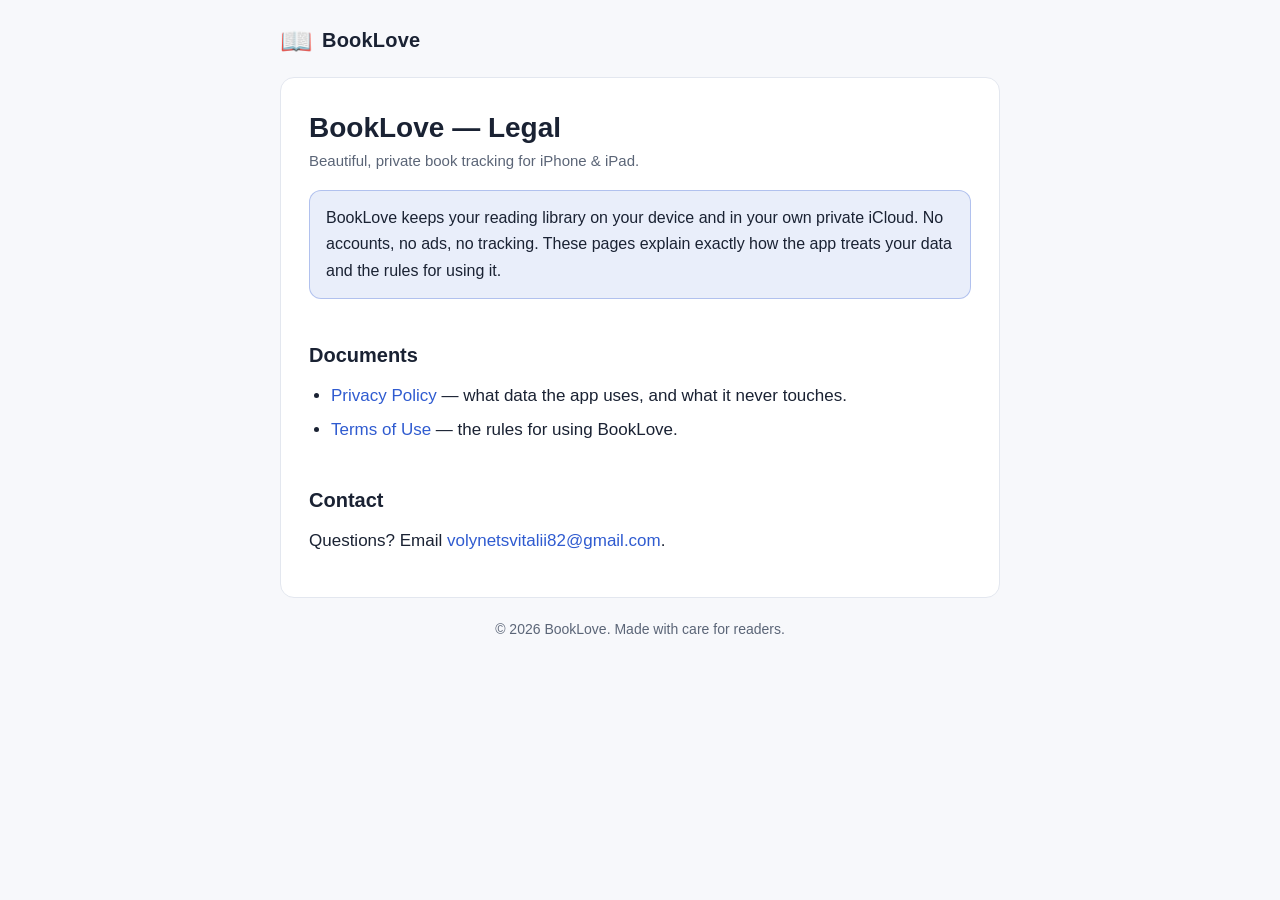
==== index.html @ 596e97af "Add Legal Pages" ====
<!DOCTYPE html>
<html lang="en">
<head>
  <meta charset="utf-8">
  <meta name="viewport" content="width=device-width, initial-scale=1">
  <title>BookLove — Legal</title>
  <link rel="stylesheet" href="assets/style.css">
</head>
<body>

  <header class="site">
    <span class="mark" aria-hidden="true">📖</span>
    <span class="name">BookLove</span>
  </header>

  <main>
    <h1>BookLove — Legal</h1>
    <p class="updated">Beautiful, private book tracking for iPhone &amp; iPad.</p>

    <p class="summary">
      BookLove keeps your reading library on your device and in your own private
      iCloud. No accounts, no ads, no tracking. These pages explain exactly how
      the app treats your data and the rules for using it.
    </p>

    <h2>Documents</h2>
    <ul>
      <li><a href="privacy.html">Privacy Policy</a> — what data the app uses, and what it never touches.</li>
      <li><a href="terms.html">Terms of Use</a> — the rules for using BookLove.</li>
    </ul>

    <h2>Contact</h2>
    <p>
      Questions? Email
      <a href="mailto:volynetsvitalii82@gmail.com">volynetsvitalii82@gmail.com</a>.
    </p>
  </main>

  <footer class="site">
    © 2026 BookLove. Made with care for readers.
  </footer>

</body>
</html>
---- assets/style.css ----
/* style.css — общий стиль юридических страниц BookLove (GitHub Pages).
   T-143. Один файл на все три страницы (index / privacy / terms).

   Принципы:
   - Никаких внешних шрифтов/скриптов/картинок → страница грузится мгновенно
     и работает офлайн-подобно (privacy-first даже в оформлении).
   - Системный шрифт (San Francisco на iOS/macOS, Segoe на Windows и т.д.).
   - Тёмная тема через prefers-color-scheme (совпадает с Dark Mode приложения, T-081).
   - Максимальная ширина текста ~720px — комфортная длина строки для чтения. */

/* ── Токены цвета: светлая тема ─────────────────────────────────────────── */
:root {
  --bg: #f7f8fb;          /* фон страницы — очень светлый серо-голубой */
  --surface: #ffffff;     /* карточка контента */
  --text: #1a2233;        /* основной текст — почти чёрный с синевой (бренд navy) */
  --muted: #5b6577;       /* второстепенный текст (даты, подписи) */
  --accent: #2f5bd0;      /* акцент/ссылки — фирменный синий BookLove */
  --border: #e3e7ef;      /* тонкие разделители */
  --radius: 14px;         /* скругление карточки */
}

/* ── Токены цвета: тёмная тема (авто по системной настройке) ─────────────── */
@media (prefers-color-scheme: dark) {
  :root {
    --bg: #0e1524;
    --surface: #161f33;
    --text: #eef1f7;
    --muted: #9aa6bd;
    --accent: #7aa2ff;
    --border: #26324b;
  }
}

/* ── Базовый сброс/типографика ──────────────────────────────────────────── */
* { box-sizing: border-box; }                 /* padding не растягивает ширину */

html { -webkit-text-size-adjust: 100%; }        /* iOS не масштабирует текст сам */

body {
  margin: 0;
  padding: 24px 16px 64px;                       /* воздух по краям, много снизу */
  background: var(--bg);
  color: var(--text);
  /* Системный шрифт: сначала пробуем шрифт ОС, потом безопасные запасные. */
  font-family: -apple-system, BlinkMacSystemFont, "Segoe UI", Roboto,
               Helvetica, Arial, sans-serif;
  line-height: 1.65;                             /* просторный межстрочный интервал */
  font-size: 17px;                               /* как body text в iOS */
}

/* Карточка контента по центру, ограниченной ширины. */
main {
  max-width: 720px;
  margin: 0 auto;
  background: var(--surface);
  border: 1px solid var(--border);
  border-radius: var(--radius);
  padding: 32px 28px;
}

/* ── Шапка (логотип-текст + название) ───────────────────────────────────── */
header.site {
  max-width: 720px;
  margin: 0 auto 20px;
  display: flex;
  align-items: center;
  gap: 10px;
}
header.site .mark {                              /* «значок» из эмодзи-сердца книги */
  font-size: 26px;
  line-height: 1;
}
header.site .name {
  font-weight: 700;
  font-size: 20px;
  letter-spacing: 0.2px;
}

/* ── Заголовки ──────────────────────────────────────────────────────────── */
h1 {
  font-size: 28px;
  line-height: 1.25;
  margin: 0 0 4px;
}
h2 {
  font-size: 20px;
  margin: 32px 0 8px;
  padding-top: 8px;
}
h3 {
  font-size: 17px;
  margin: 20px 0 4px;
}

/* Подпись «последнее обновление» под H1. */
.updated {
  color: var(--muted);
  font-size: 15px;
  margin: 0 0 8px;
}

/* Короткое резюме в рамке-«плашке» вверху документа. */
.summary {
  background: color-mix(in srgb, var(--accent) 10%, transparent);
  border: 1px solid color-mix(in srgb, var(--accent) 30%, transparent);
  border-radius: 12px;
  padding: 14px 16px;
  margin: 16px 0 8px;
  font-size: 16px;
}

/* ── Текст, списки, ссылки ──────────────────────────────────────────────── */
p { margin: 10px 0; }

ul { margin: 10px 0; padding-left: 22px; }
li { margin: 6px 0; }

a {
  color: var(--accent);
  text-decoration: none;
}
a:hover, a:focus { text-decoration: underline; }

strong { font-weight: 650; }

/* Таблица (используется в разделе «третьи стороны»). Прокручивается на узких
   экранах, чтобы страница не «ехала» горизонтально. */
.table-wrap { overflow-x: auto; margin: 12px 0; }
table {
  border-collapse: collapse;
  width: 100%;
  font-size: 15px;
  min-width: 480px;                              /* ниже — включается горизонт. скролл */
}
th, td {
  text-align: left;
  vertical-align: top;
  padding: 10px 12px;
  border-bottom: 1px solid var(--border);
}
th { color: var(--muted); font-weight: 600; }

/* ── Навигация между страницами (низ карточки) ──────────────────────────── */
nav.legal-links {
  margin-top: 28px;
  padding-top: 16px;
  border-top: 1px solid var(--border);
  display: flex;
  flex-wrap: wrap;
  gap: 16px;
  font-size: 15px;
}

/* ── Подвал ─────────────────────────────────────────────────────────────── */
footer.site {
  max-width: 720px;
  margin: 20px auto 0;
  text-align: center;
  color: var(--muted);
  font-size: 14px;
}
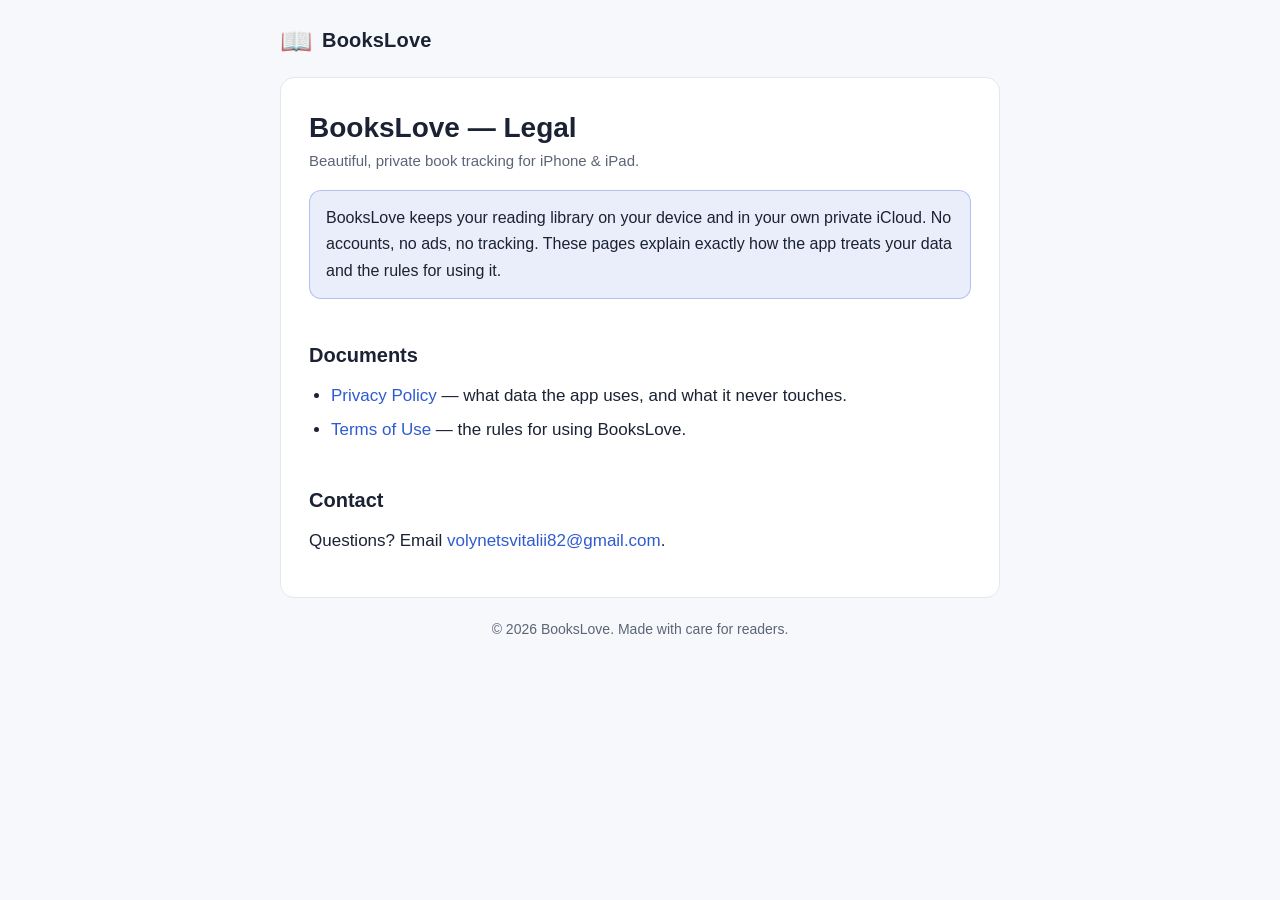
==== commit 68dea771: "Rename display name to BooksLove (App Store name)" ====
--- a/index.html
+++ b/index.html
@@ -3,22 +3,22 @@
 <head>
   <meta charset="utf-8">
   <meta name="viewport" content="width=device-width, initial-scale=1">
-  <title>BookLove — Legal</title>
+  <title>BooksLove — Legal</title>
   <link rel="stylesheet" href="assets/style.css">
 </head>
 <body>
 
   <header class="site">
     <span class="mark" aria-hidden="true">📖</span>
-    <span class="name">BookLove</span>
+    <span class="name">BooksLove</span>
   </header>
 
   <main>
-    <h1>BookLove — Legal</h1>
+    <h1>BooksLove — Legal</h1>
     <p class="updated">Beautiful, private book tracking for iPhone &amp; iPad.</p>
 
     <p class="summary">
-      BookLove keeps your reading library on your device and in your own private
+      BooksLove keeps your reading library on your device and in your own private
       iCloud. No accounts, no ads, no tracking. These pages explain exactly how
       the app treats your data and the rules for using it.
     </p>
@@ -26,7 +26,7 @@
     <h2>Documents</h2>
     <ul>
       <li><a href="privacy.html">Privacy Policy</a> — what data the app uses, and what it never touches.</li>
-      <li><a href="terms.html">Terms of Use</a> — the rules for using BookLove.</li>
+      <li><a href="terms.html">Terms of Use</a> — the rules for using BooksLove.</li>
     </ul>
 
     <h2>Contact</h2>
@@ -37,7 +37,7 @@
   </main>
 
   <footer class="site">
-    © 2026 BookLove. Made with care for readers.
+    © 2026 BooksLove. Made with care for readers.
   </footer>
 
 </body>
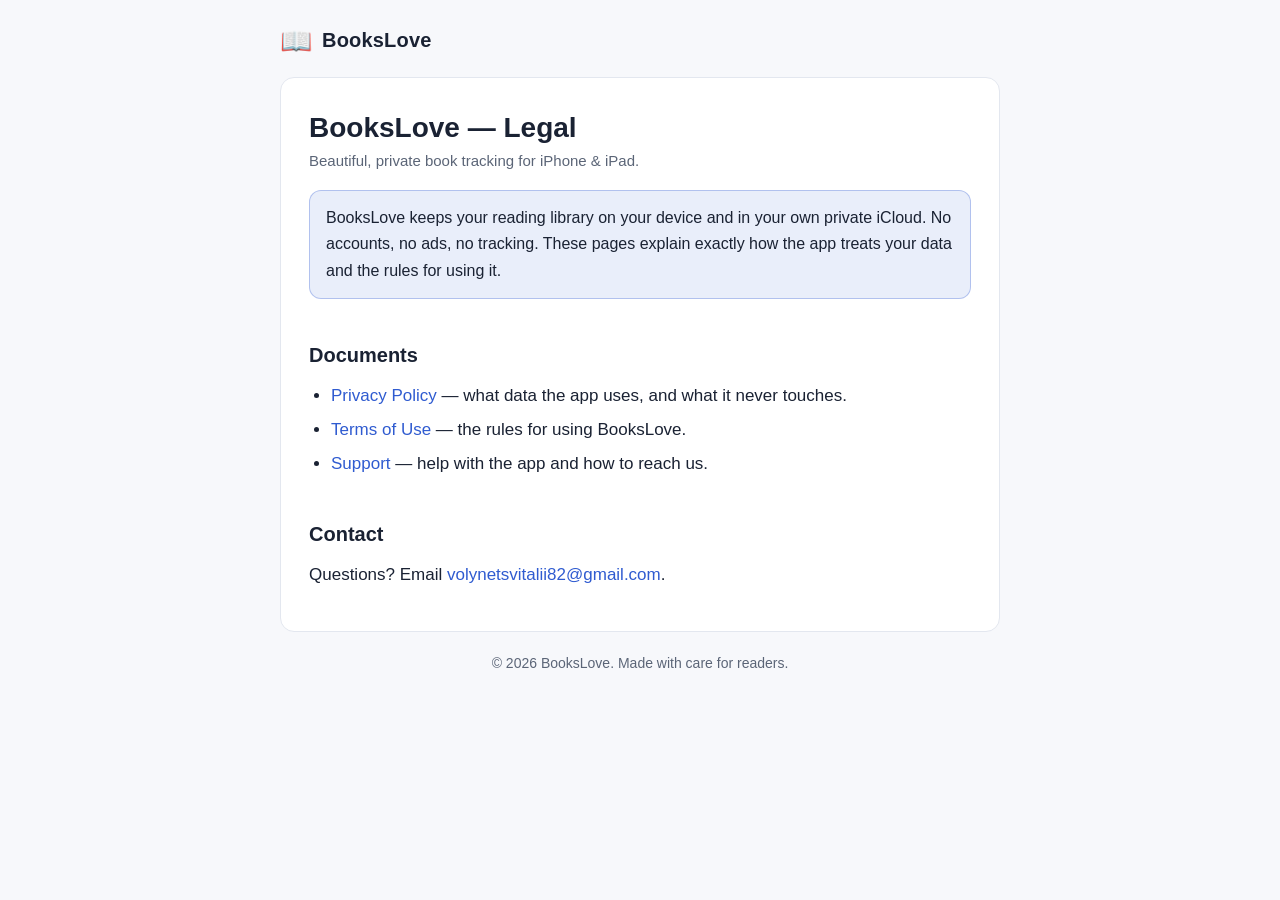
==== commit 27e8dc04: "Add support page and fix App Store support URL (Guideline 1.5) App Review flagged the Support URL as" ====
--- a/index.html
+++ b/index.html
@@ -27,6 +27,7 @@
     <ul>
       <li><a href="privacy.html">Privacy Policy</a> — what data the app uses, and what it never touches.</li>
       <li><a href="terms.html">Terms of Use</a> — the rules for using BooksLove.</li>
+      <li><a href="support.html">Support</a> — help with the app and how to reach us.</li>
     </ul>
 
     <h2>Contact</h2>
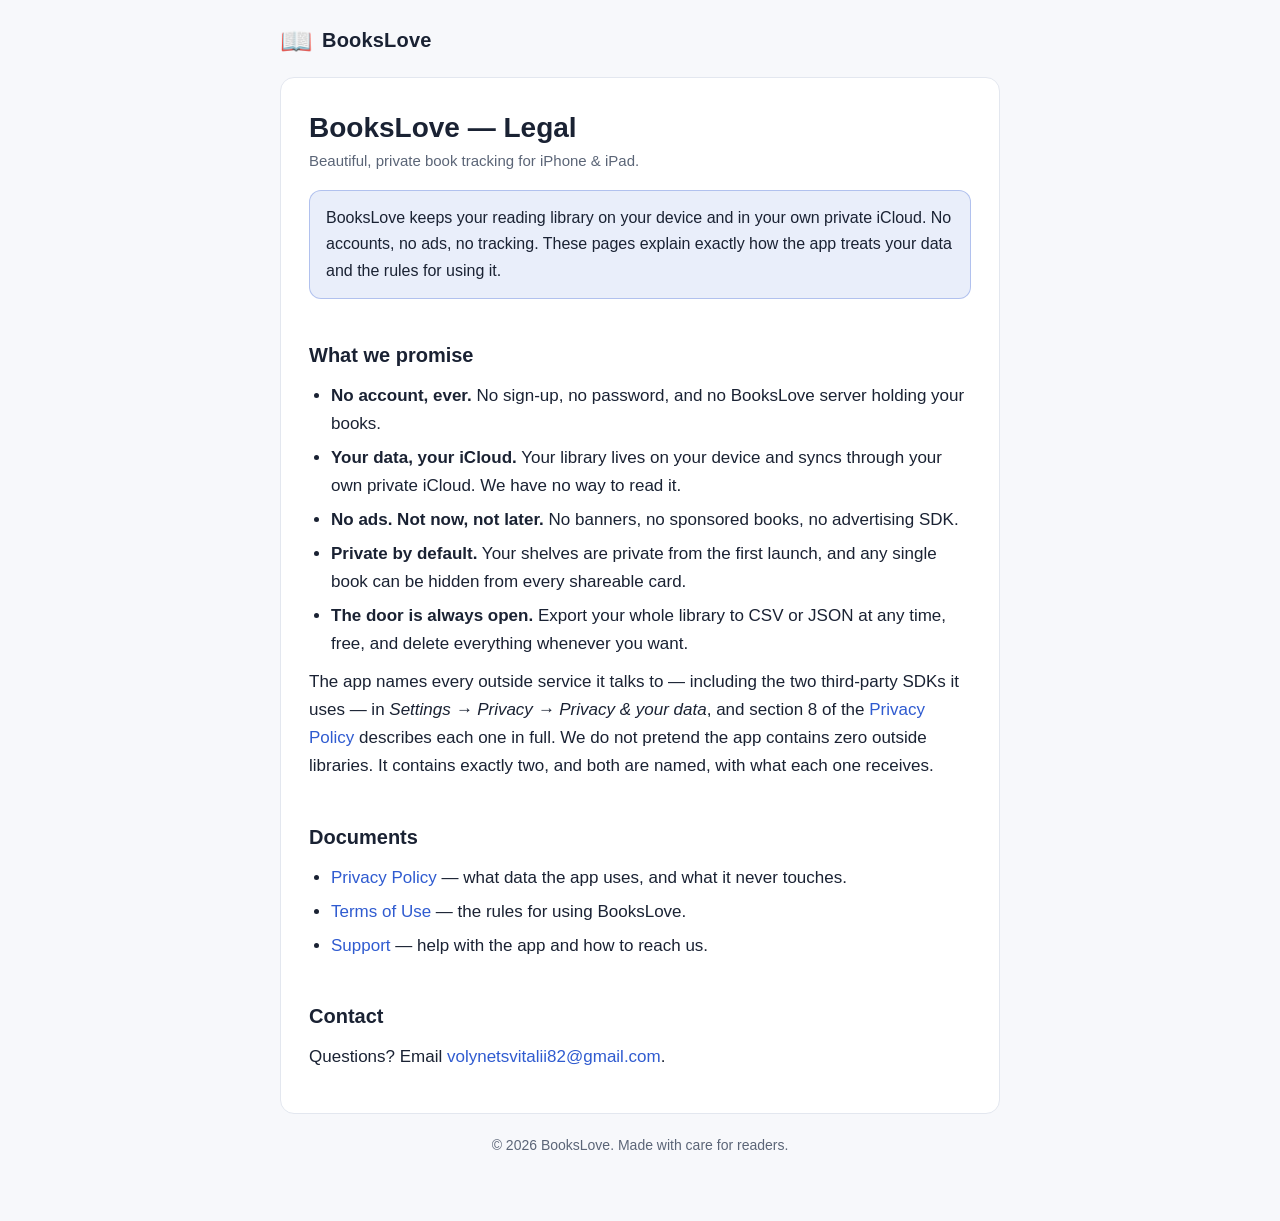
==== commit de054918: "State the four trust promises and name every data recipient (T-394) The pages already said "no accou" ====
--- a/index.html
+++ b/index.html
@@ -23,6 +23,24 @@
       the app treats your data and the rules for using it.
     </p>
 
+    <h2>What we promise</h2>
+    <ul>
+      <li><strong>No account, ever.</strong> No sign-up, no password, and no BooksLove server holding your books.</li>
+      <li><strong>Your data, your iCloud.</strong> Your library lives on your device and syncs through your own private iCloud. We have no way to read it.</li>
+      <li><strong>No ads. Not now, not later.</strong> No banners, no sponsored books, no advertising SDK.</li>
+      <li><strong>Private by default.</strong> Your shelves are private from the first launch, and any single book can be hidden from every shareable card.</li>
+      <li><strong>The door is always open.</strong> Export your whole library to CSV or JSON at any time, free, and delete everything whenever you want.</li>
+    </ul>
+
+    <p>
+      The app names every outside service it talks to — including the two
+      third-party SDKs it uses — in <em>Settings → Privacy → Privacy &amp; your
+      data</em>, and section 8 of the
+      <a href="privacy.html">Privacy Policy</a> describes each one in full.
+      We do not pretend the app contains zero outside libraries. It contains
+      exactly two, and both are named, with what each one receives.
+    </p>
+
     <h2>Documents</h2>
     <ul>
       <li><a href="privacy.html">Privacy Policy</a> — what data the app uses, and what it never touches.</li>
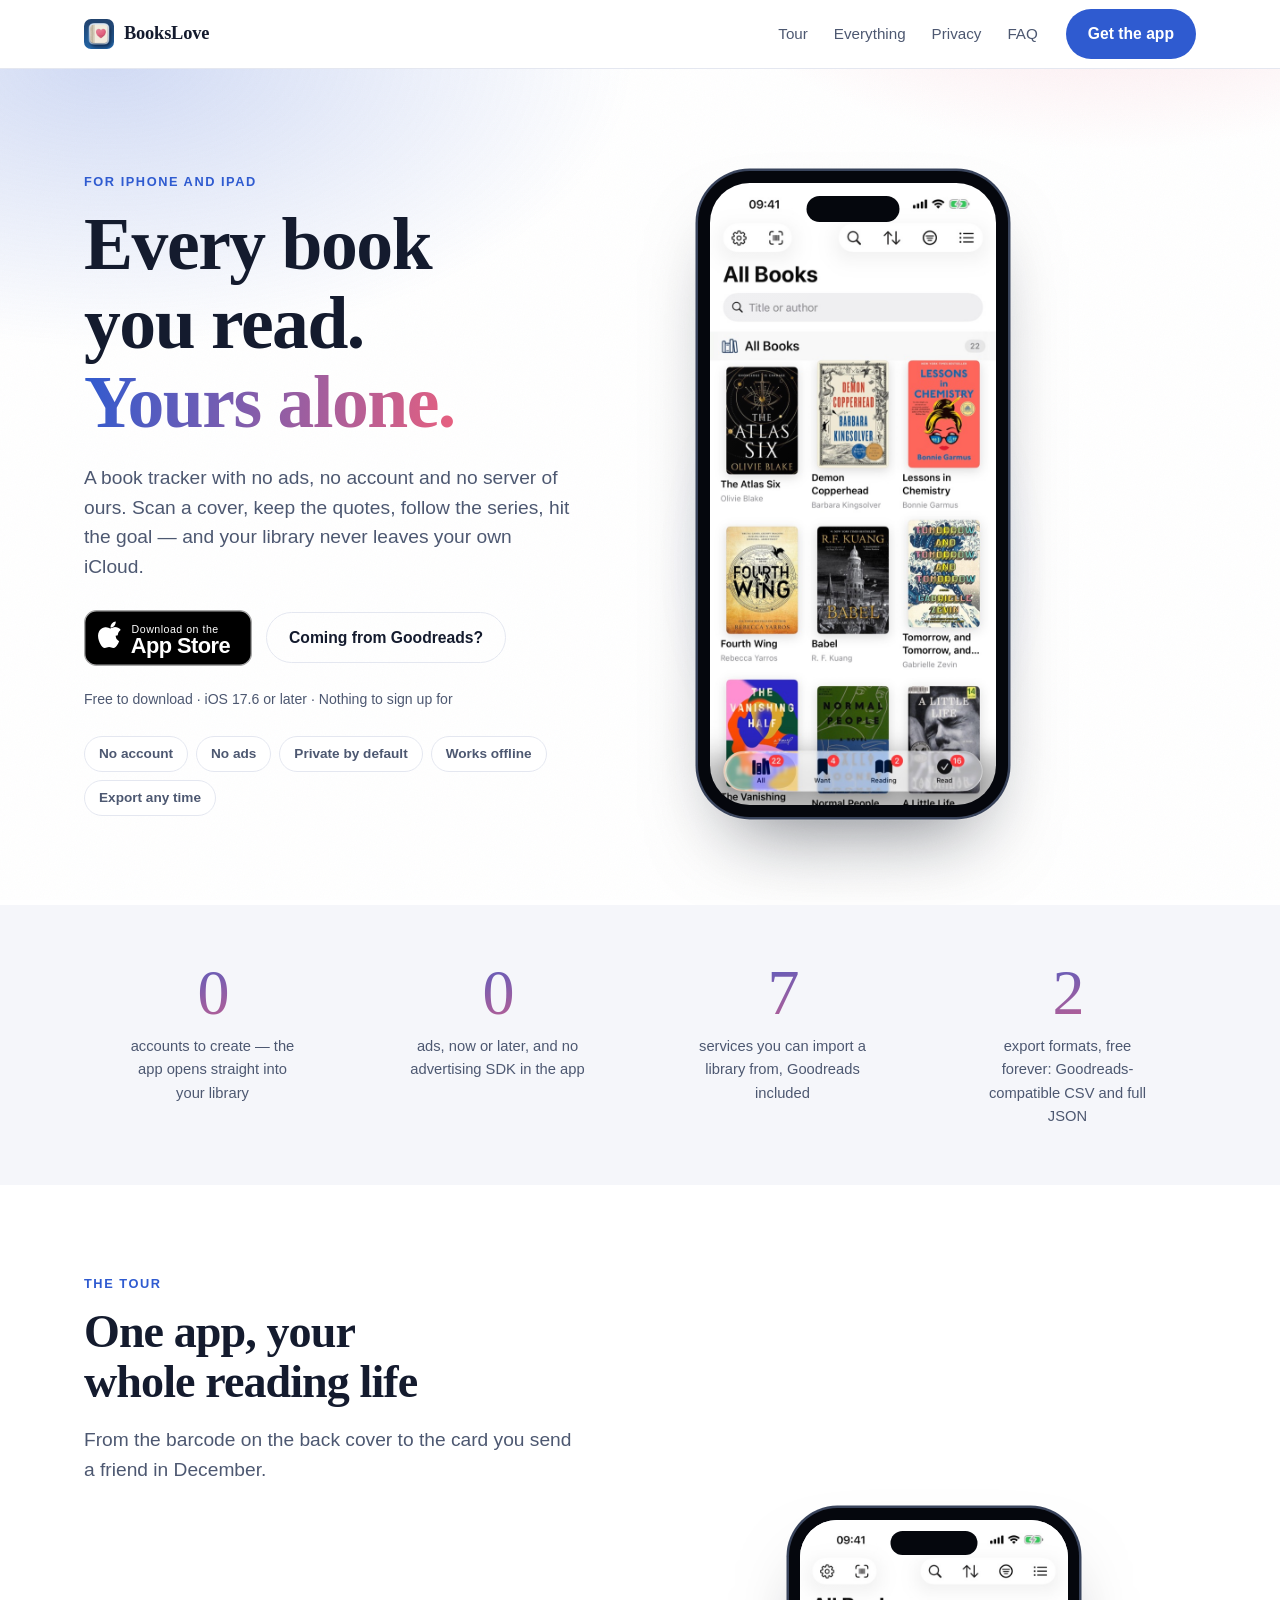
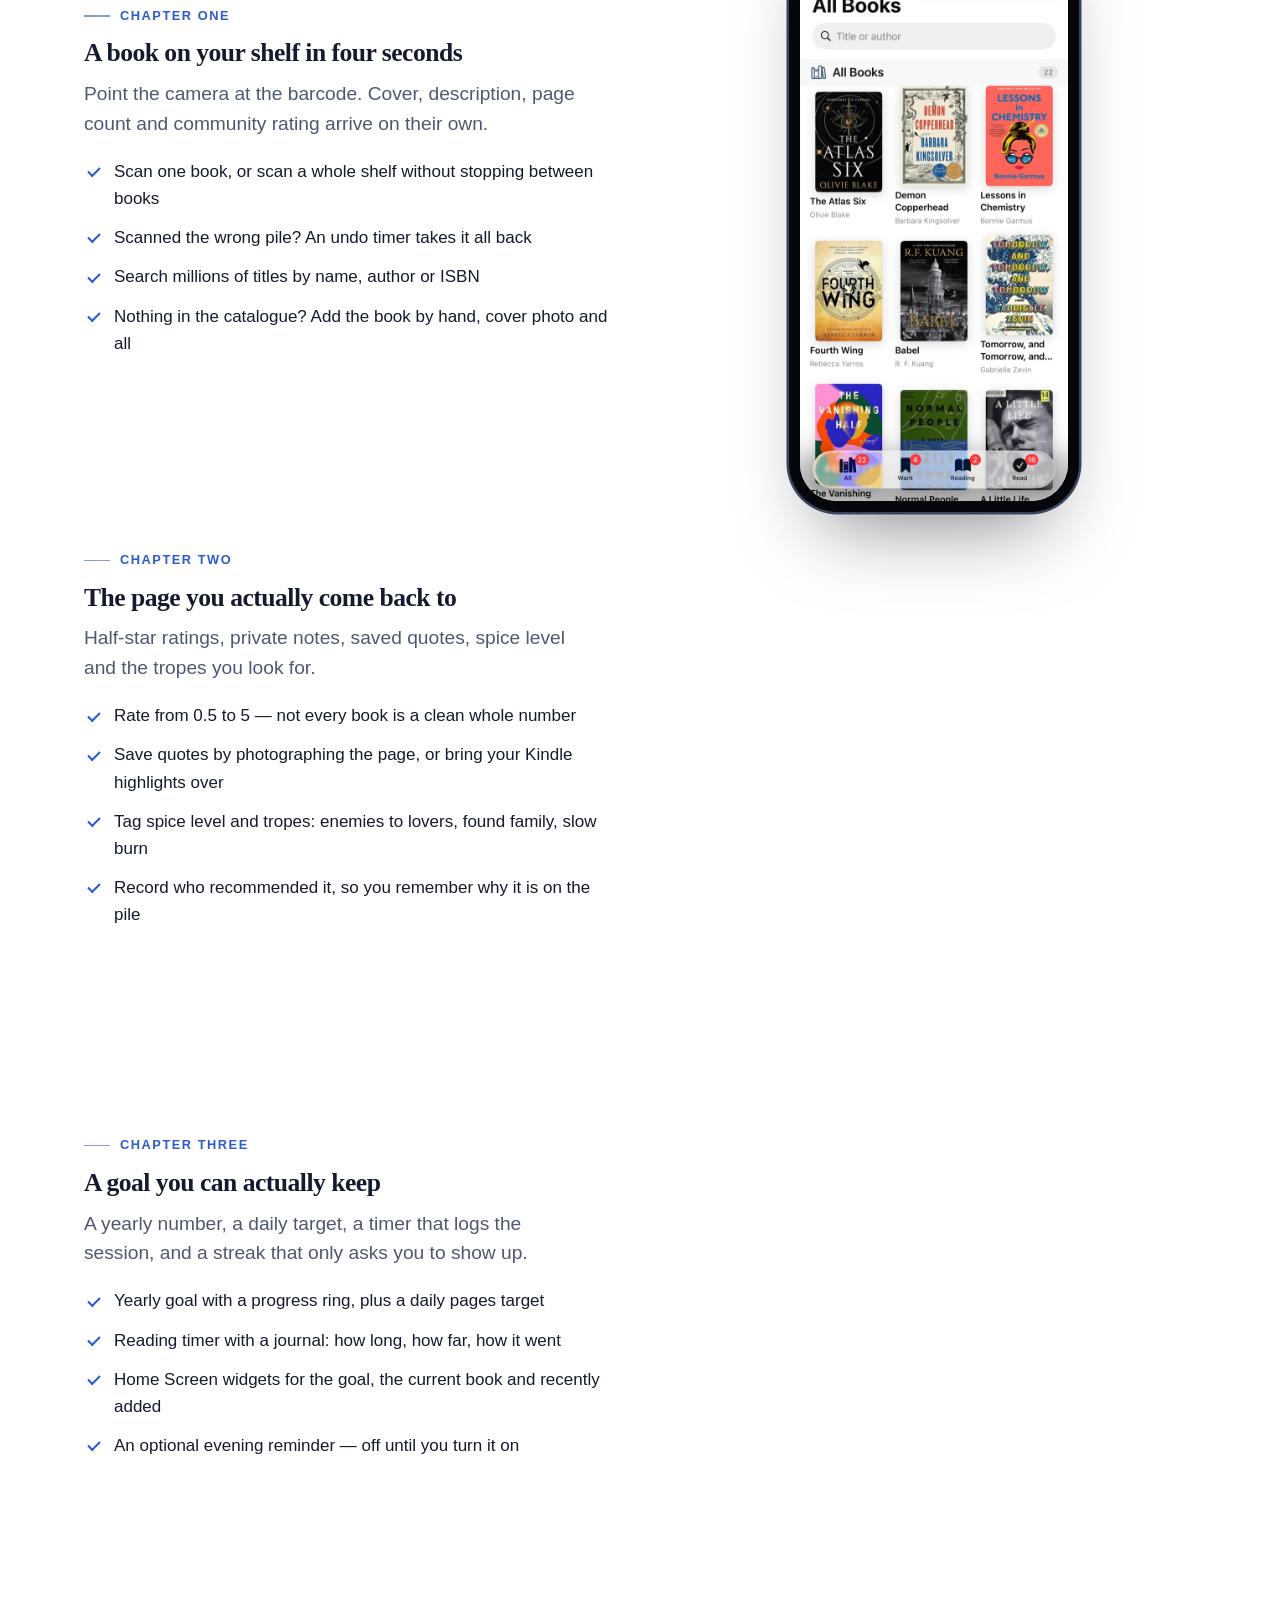
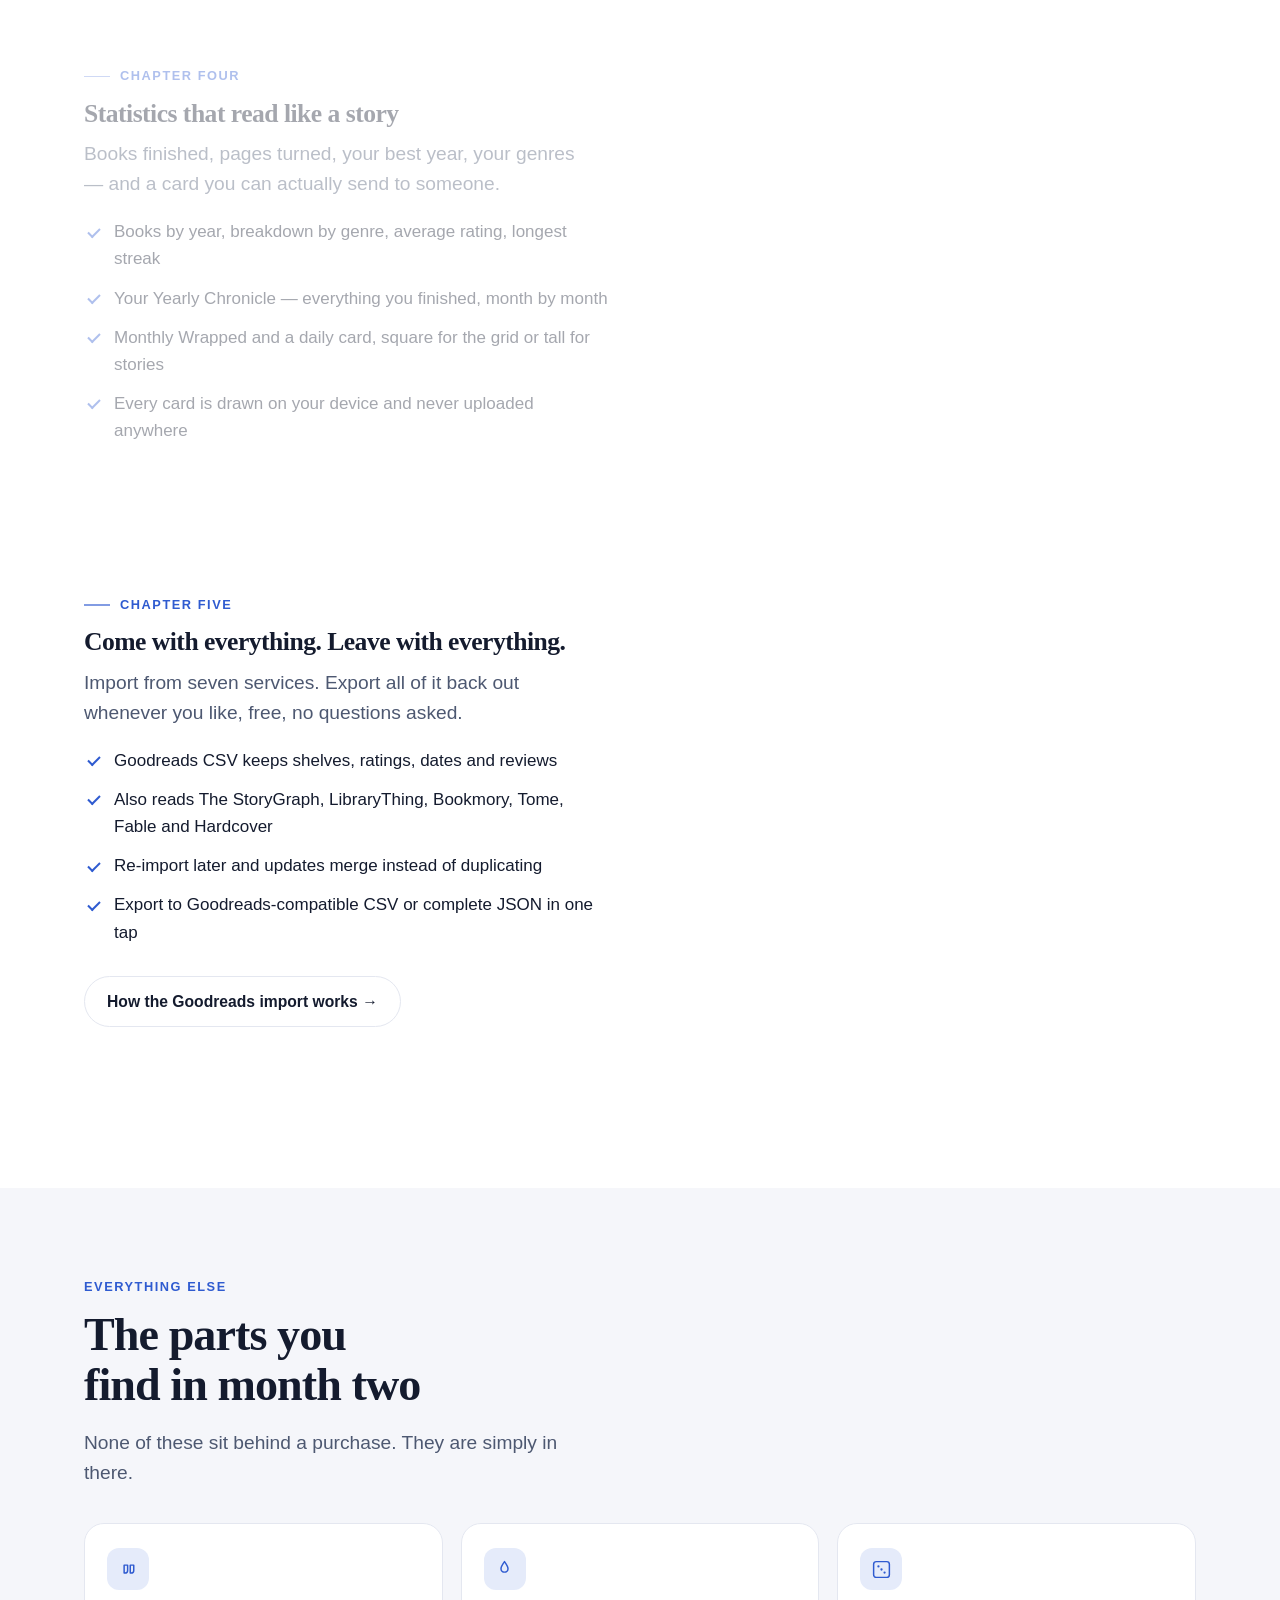
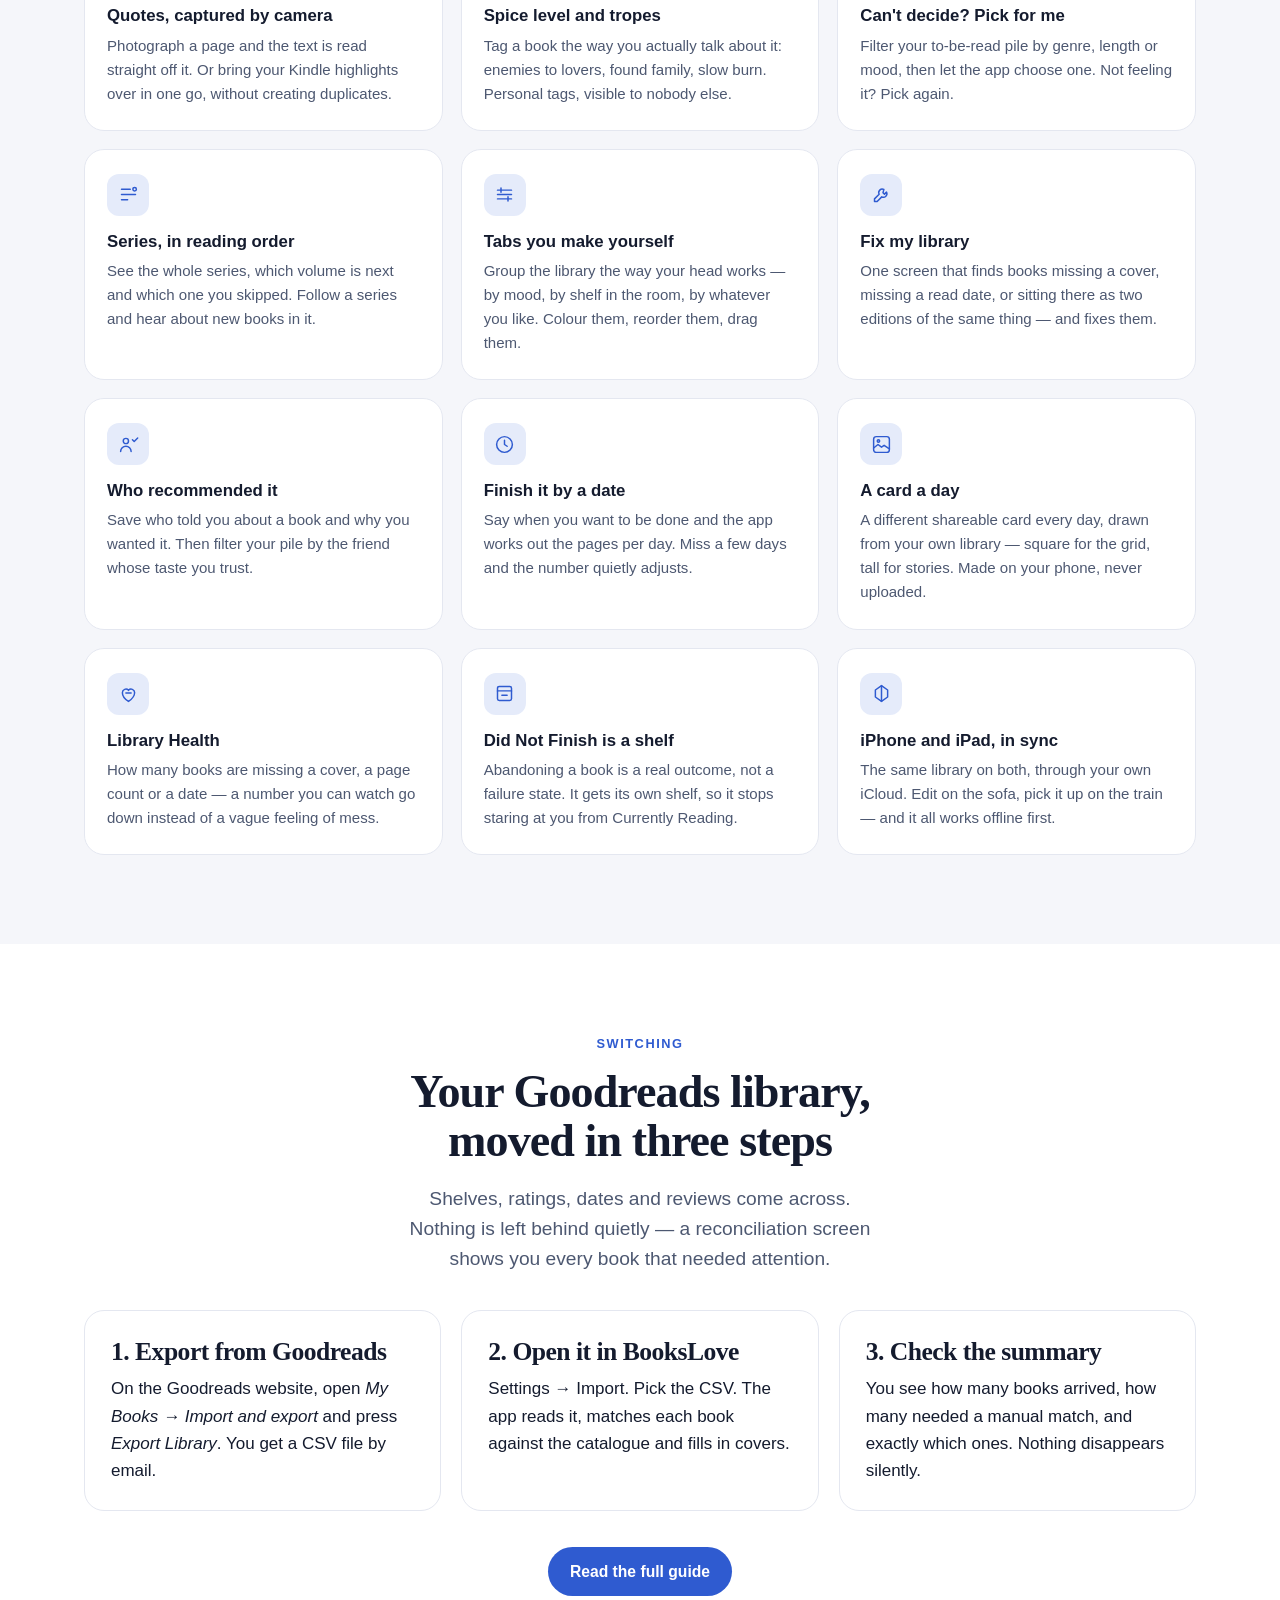
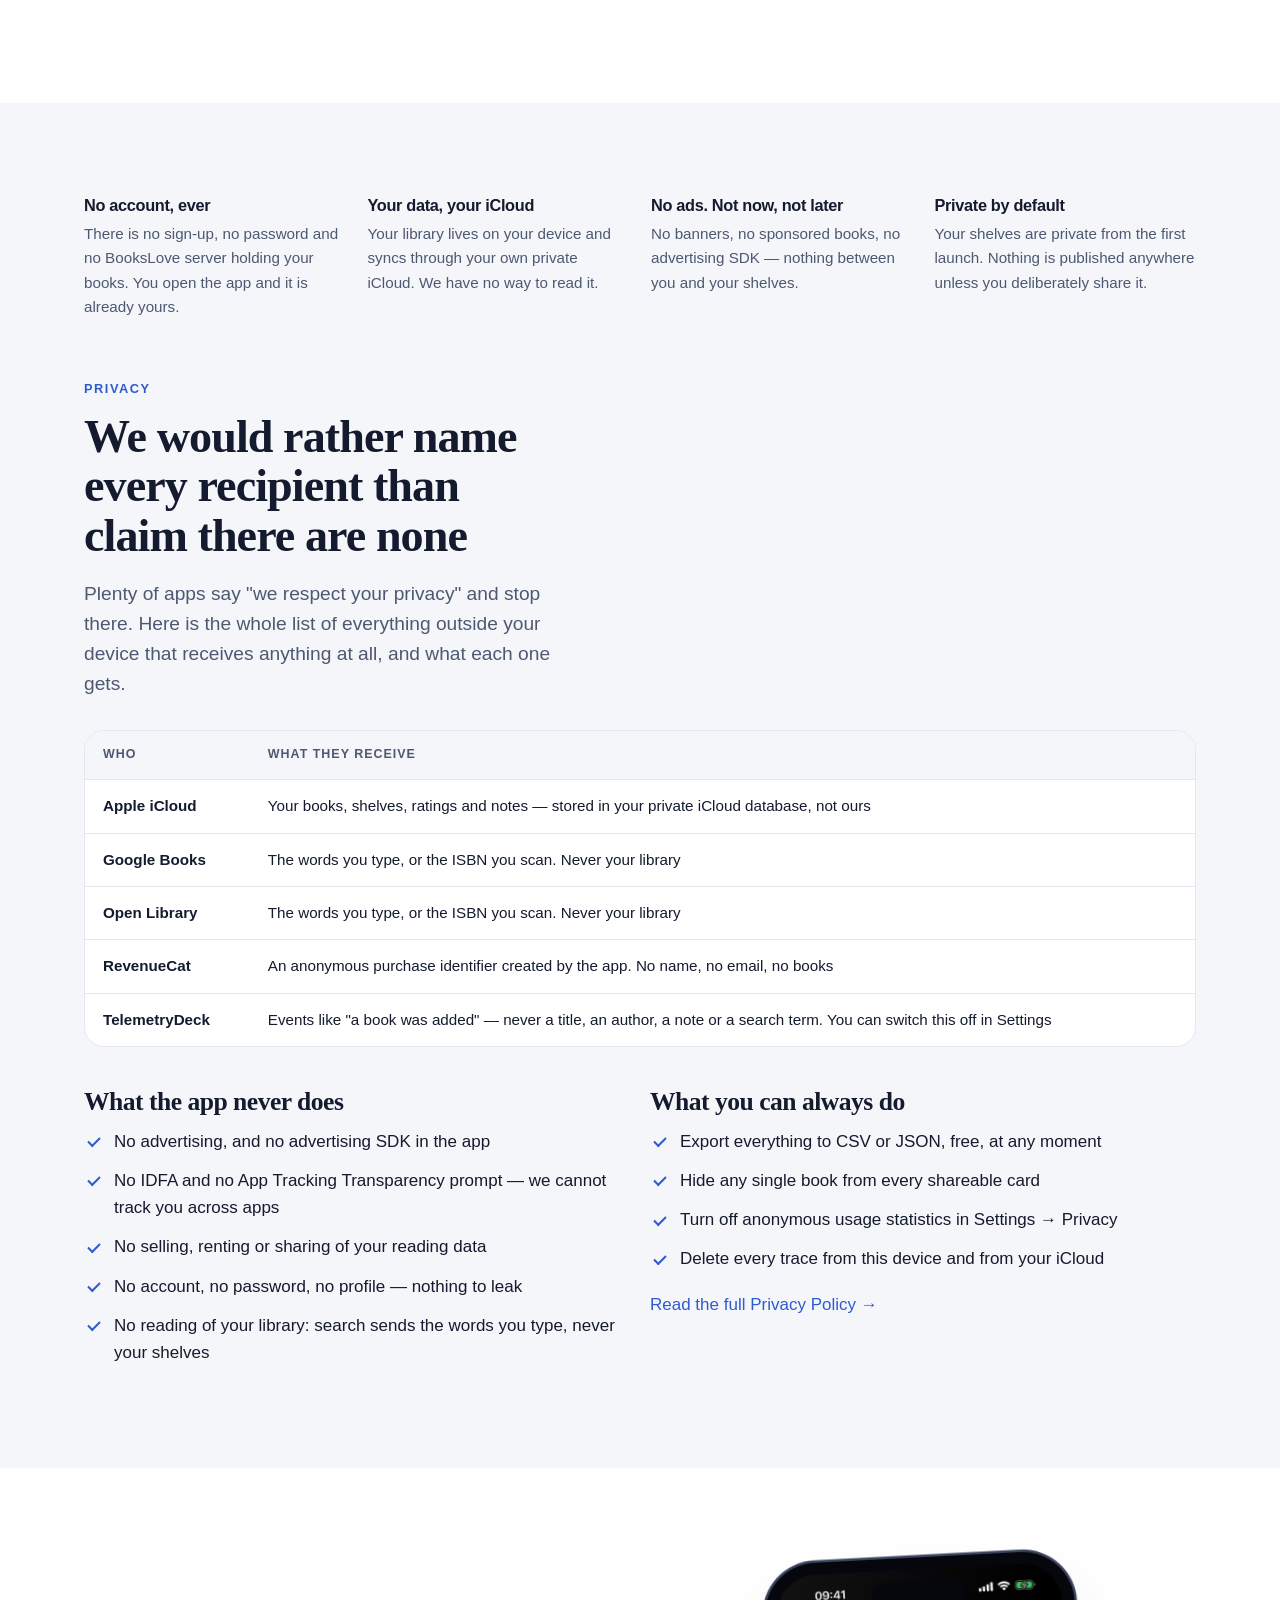
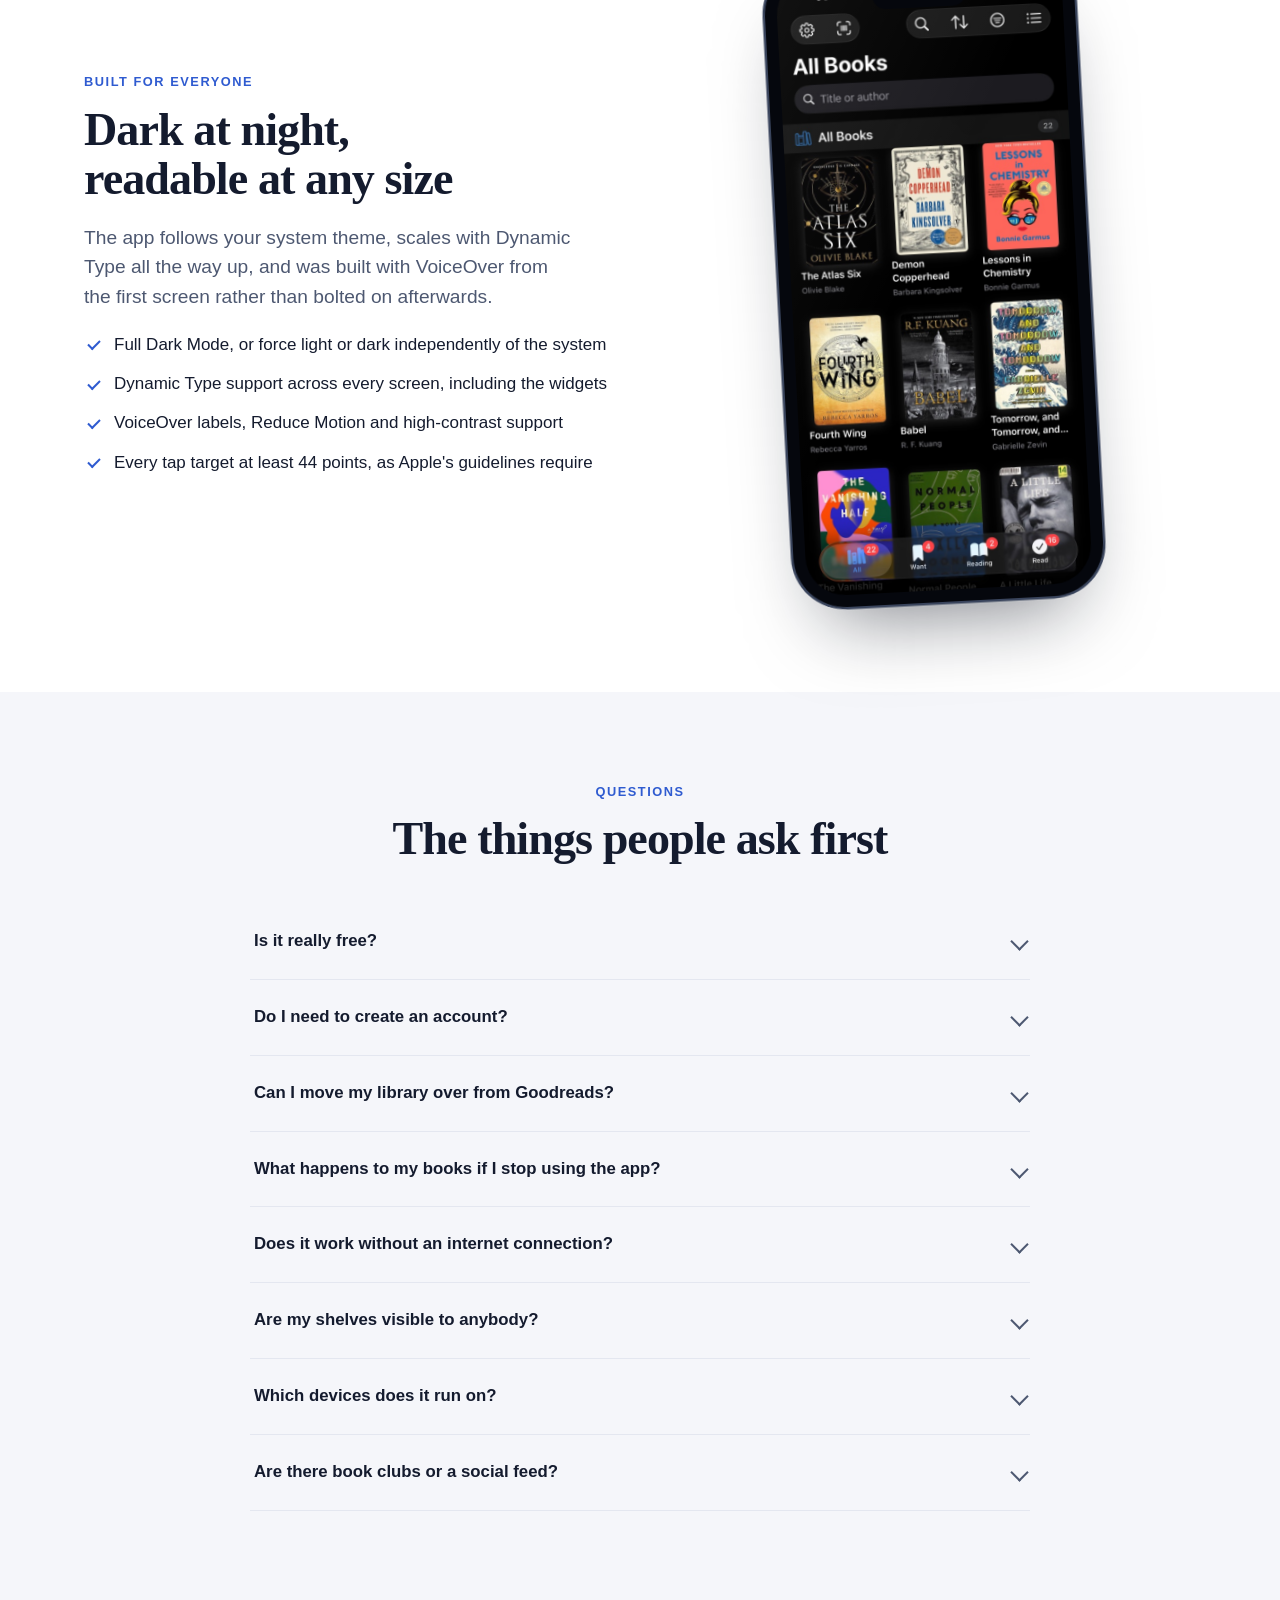
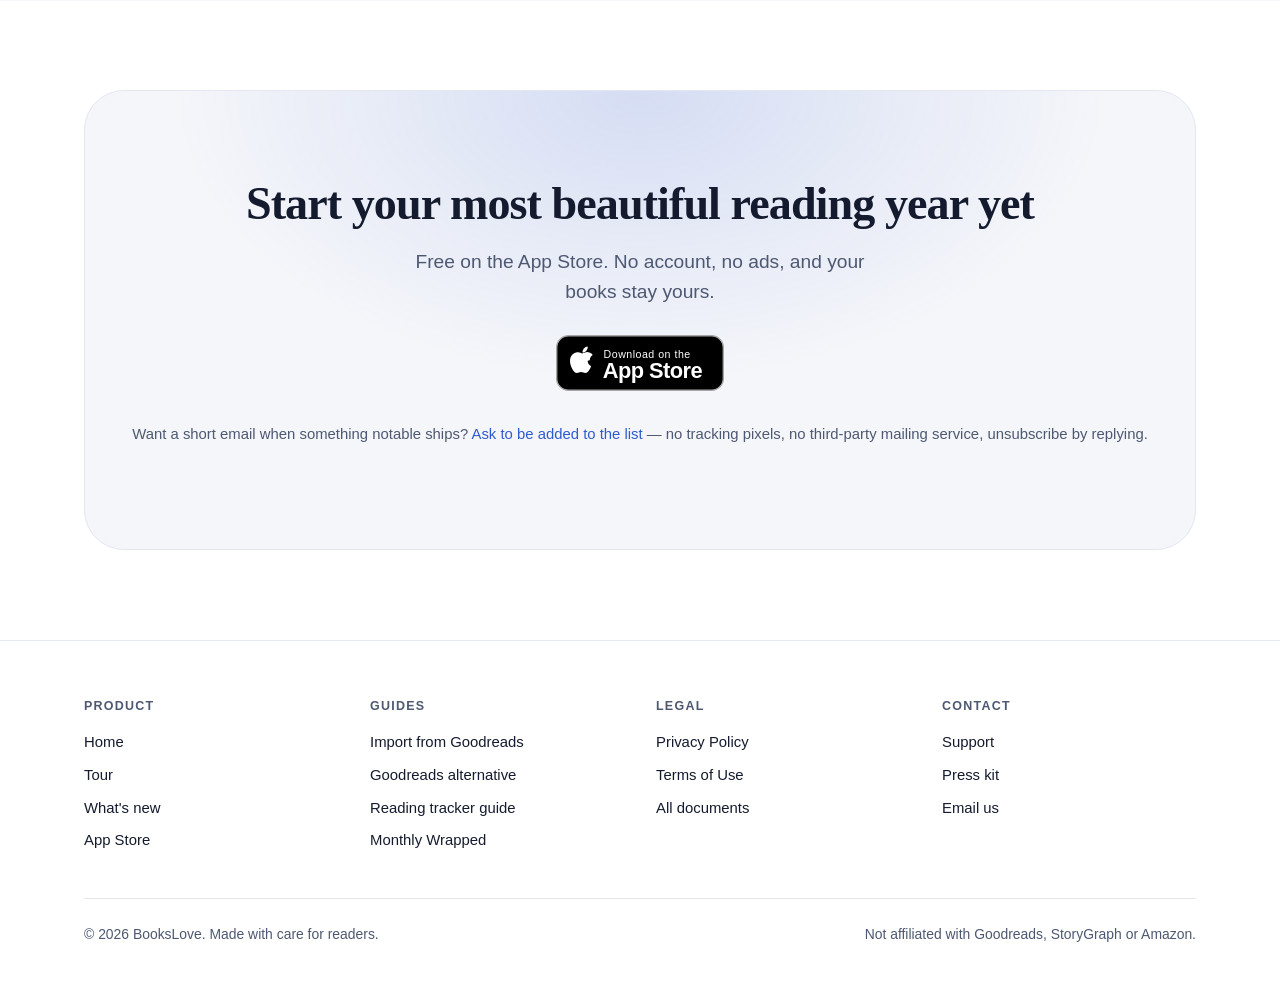
==== commit 517efaaa: "Turn the legal pages into the BooksLove site (T-230) The site was three legal documents and a hub. A" ====
--- a/index.html
+++ b/index.html
@@ -1,63 +1,814 @@
 <!DOCTYPE html>
+<!--
+  index.html — лендинг BooksLove. T-230 (Блок 1A v1.1), редакция 2.
+
+  ── ЧТО ИЗМЕНИЛОСЬ В РЕДАКЦИИ 2 ─────────────────────────────────────────────
+  1. Рамка телефона перестала обрезать скриншот: aspect-ratio переехал с рамки
+     на экран. Раньше срезало по 5,4 px с каждой стороны (3,9 % ширины), и
+     интерфейс приложения выглядел вжатым в края корпуса.
+  2. Шесть одинаковых блоков «текст + картинка» заменены ЛИПКОЙ СЦЕНОЙ: телефон
+     стоит на месте, текст идёт мимо, кадр меняется. Одинаковые блоки читаются
+     как шаблон и пролистываются не глядя.
+  3. Добавлена сетка функций из двенадцати карточек. В первой редакции лендинг
+     показывал примерно половину приложения: цитат, вкусовых тегов, лотереи
+     TBR, своих вкладок, радара серий, «Fix my library», источника рекомендации,
+     карточек дня, журнала сессий и Library Health не было вовсе.
+  4. Полоса цифр, индикатор прокрутки, зерно поверх страницы.
+
+  ── ⚠️ КОГДА ЭТУ СТРАНИЦУ МОЖНО ПУБЛИКОВАТЬ ─────────────────────────────────
+  Страница описывает функции версии 1.1, а в App Store сейчас 1.0.1. Сайт
+  обязан уехать ОДНОВРЕМЕННО с релизом v1.1 (T-401), не раньше: иначе он
+  обещает то, чего в скачанном приложении ещё нет. Сторож следит за этим с
+  другой стороны — проверка H требует, чтобы changelog.html содержал текущий
+  MARKETING_VERSION проекта.
+
+  ── ПОРЯДОК БЛОКОВ ──────────────────────────────────────────────────────────
+  Подчинён порядку, в каком человек задаёт вопросы:
+    1. «Что это?»            → hero.
+    2. «Насколько всерьёз?»  → полоса из четырёх проверяемых цифр.
+    3. «Как это работает?»   → липкая сцена из пяти глав.
+    4. «А ещё что умеет?»    → сетка из двенадцати карточек.
+    5. «У меня всё в Goodreads» → блок переезда.
+    6. «А данные?»           → манифест приватности с ИМЕНАМИ получателей.
+    7. «А если…?»            → FAQ.
+    8. «Ладно.»              → финальный призыв.
+
+  ── ПРАВИЛО ТЕКСТА ──────────────────────────────────────────────────────────
+  Ни одного обещания функции, которой нет в коде. Названия экранов и кнопок
+  сверены по исходникам. Формулировки про приватность скопированы из
+  BookLove/Domain/Models/TrustPolicy.swift дословно.
+-->
 <html lang="en">
 <head>
   <meta charset="utf-8">
   <meta name="viewport" content="width=device-width, initial-scale=1">
-  <title>BooksLove — Legal</title>
-  <link rel="stylesheet" href="assets/style.css">
+
+  <title>BooksLove — a private book tracker for iPhone and iPad</title>
+  <meta name="description" content="Track every book you read — without ads, without an account, without a server of ours. Quotes, series, spice tags, goals and Goodreads import. For iPhone and iPad.">
+  <link rel="canonical" href="https://volynetsvitalii.github.io/booklove-legal/">
+
+  <meta name="apple-itunes-app" content="app-id=6761546582, app-argument=https://volynetsvitalii.github.io/booklove-legal/">
+
+  <meta property="og:type" content="website">
+  <meta property="og:site_name" content="BooksLove">
+  <meta property="og:title" content="BooksLove — a private book tracker for iPhone and iPad">
+  <meta property="og:description" content="No ads. No account. No server of ours. Your shelves live on your device and sync through your own iCloud.">
+  <meta property="og:url" content="https://volynetsvitalii.github.io/booklove-legal/">
+  <meta property="og:image" content="https://volynetsvitalii.github.io/booklove-legal/assets/og.png">
+  <meta property="og:image:width" content="1200">
+  <meta property="og:image:height" content="630">
+  <meta property="og:image:alt" content="BooksLove — track your reading, keep it private">
+
+  <meta name="twitter:card" content="summary_large_image">
+  <meta name="twitter:title" content="BooksLove — a private book tracker">
+  <meta name="twitter:description" content="No ads. No account. Your shelves stay yours.">
+  <meta name="twitter:image" content="https://volynetsvitalii.github.io/booklove-legal/assets/og.png">
+
+  <meta name="theme-color" content="#ffffff" media="(prefers-color-scheme: light)">
+  <meta name="theme-color" content="#0b1120" media="(prefers-color-scheme: dark)">
+
+  <link rel="icon" href="assets/favicon.svg" type="image/svg+xml">
+  <link rel="apple-touch-icon" href="assets/icon.png">
+  <link rel="stylesheet" href="assets/landing.css">
+  <link rel="preload" as="image" href="assets/screens/library.jpg">
+
+  <script type="application/ld+json">
+  {
+    "@context": "https://schema.org",
+    "@type": "SoftwareApplication",
+    "name": "BooksLove",
+    "applicationCategory": "LifestyleApplication",
+    "operatingSystem": "iOS 17.6 or later",
+    "url": "https://volynetsvitalii.github.io/booklove-legal/",
+    "downloadUrl": "https://apps.apple.com/app/id6761546582",
+    "image": "https://volynetsvitalii.github.io/booklove-legal/assets/og.png",
+    "description": "A book tracker for iPhone and iPad with no ads, no account and no server of its own. Shelves, half-star ratings, quotes, series tracking, reading goals, statistics and Goodreads import.",
+    "offers": { "@type": "Offer", "price": "0", "priceCurrency": "USD" }
+  }
+  </script>
+
+  <script defer src="assets/landing.js"></script>
 </head>
+
 <body>
 
-  <header class="site">
-    <span class="mark" aria-hidden="true">📖</span>
-    <span class="name">BooksLove</span>
-  </header>
-
-  <main>
-    <h1>BooksLove — Legal</h1>
-    <p class="updated">Beautiful, private book tracking for iPhone &amp; iPad.</p>
-
-    <p class="summary">
-      BooksLove keeps your reading library on your device and in your own private
-      iCloud. No accounts, no ads, no tracking. These pages explain exactly how
-      the app treats your data and the rules for using it.
+<a class="sr-only" href="#main">Skip to content</a>
+
+<!-- Индикатор прокрутки. Ширину задаёт landing.js. -->
+<div class="progress" aria-hidden="true"></div>
+
+<nav class="nav">
+  <div class="wrap nav__inner">
+    <a class="nav__brand" href="./">
+      <img src="assets/icon.png" width="30" height="30" alt="">
+      BooksLove
+    </a>
+    <div class="nav__links">
+      <a href="#tour">Tour</a>
+      <a href="#everything">Everything</a>
+      <a href="#privacy">Privacy</a>
+      <a href="#faq">FAQ</a>
+    </div>
+    <div class="nav__cta">
+      <!-- ct= — campaign token Apple: App Store Connect → Analytics →
+           Acquisition → Campaigns покажет, какая кнопка приносит установки. -->
+      <a class="btn" href="https://apps.apple.com/app/id6761546582?ct=web_nav&amp;mt=8">Get the app</a>
+    </div>
+  </div>
+</nav>
+
+<main id="main">
+
+<!-- ═══════════════════════════════════════════════════════════════════════
+     HERO
+     ═══════════════════════════════════════════════════════════════════════ -->
+<header class="hero">
+  <div class="wrap">
+    <div class="hero__grid">
+
+      <div>
+        <p class="eyebrow">For iPhone and iPad</p>
+
+        <h1 class="hero__title">
+          Every book you read.<br>
+          <span class="hero__accent">Yours alone.</span>
+        </h1>
+
+        <p class="lede hero__lede">
+          A book tracker with no ads, no account and no server of ours. Scan a
+          cover, keep the quotes, follow the series, hit the goal — and your
+          library never leaves your own iCloud.
+        </p>
+
+        <div class="actions hero__actions">
+          <a class="badge-appstore" href="https://apps.apple.com/app/id6761546582?ct=web_hero&amp;mt=8">
+            <img src="assets/appstore-badge.svg" width="168" height="56" alt="Download BooksLove on the App Store">
+          </a>
+          <a class="btn btn--ghost" href="import-from-goodreads.html">Coming from Goodreads?</a>
+        </div>
+
+        <p class="hero__note">
+          Free to download · iOS 17.6 or later · Nothing to sign up for
+        </p>
+
+        <ul class="pills" style="margin-top: 26px;">
+          <li class="pill">No account</li>
+          <li class="pill">No ads</li>
+          <li class="pill">Private by default</li>
+          <li class="pill">Works offline</li>
+          <li class="pill">Export any time</li>
+        </ul>
+      </div>
+
+      <div class="hero__media">
+        <div class="phone phone--glow">
+          <div class="phone__screen">
+            <img src="assets/screens/library.jpg" width="640" height="1391"
+                 alt="The BooksLove library: a grid of book covers with shelf counters at the bottom"
+                 fetchpriority="high">
+          </div>
+        </div>
+      </div>
+
+    </div>
+  </div>
+</header>
+
+<!-- ═══════════════════════════════════════════════════════════════════════
+     ПОЛОСА ЦИФР
+     ───────────────────────────────────────────────────────────────────────
+     Все четыре числа — ПРОВЕРЯЕМЫЕ факты о продукте. Метрик вроде «100 000
+     довольных читателей» здесь нет и не будет: их пришлось бы выдумать.
+     ═══════════════════════════════════════════════════════════════════════ -->
+<section class="section section--alt" style="padding-top: 56px; padding-bottom: 56px;">
+  <div class="wrap">
+    <div class="stats reveal">
+      <div>
+        <span class="stats__n">0</span>
+        <span class="stats__l">accounts to create — the app opens straight into your library</span>
+      </div>
+      <div>
+        <span class="stats__n">0</span>
+        <span class="stats__l">ads, now or later, and no advertising SDK in the app</span>
+      </div>
+      <div>
+        <span class="stats__n">7</span>
+        <span class="stats__l">services you can import a library from, Goodreads included</span>
+      </div>
+      <div>
+        <span class="stats__n">2</span>
+        <span class="stats__l">export formats, free forever: Goodreads-compatible CSV and full JSON</span>
+      </div>
+    </div>
+  </div>
+</section>
+
+<!-- ═══════════════════════════════════════════════════════════════════════
+     ЛИПКАЯ СЦЕНА — ПЯТЬ ГЛАВ
+     ───────────────────────────────────────────────────────────────────────
+     Телефон прилипает к экрану, текст идёт мимо, кадр меняется.
+
+     Связь «глава ↔ кадр» — через атрибут data-shot, а не через порядковый
+     номер: с номерами перестановка двух глав в разметке молча показывала бы
+     чужой экран, и заметить это можно только глазами.
+     ═══════════════════════════════════════════════════════════════════════ -->
+<section class="section" id="tour">
+  <div class="wrap">
+    <div class="lead-block reveal" style="margin-bottom: 24px;">
+      <p class="eyebrow">The tour</p>
+      <h2>One app, your whole reading life</h2>
+      <p class="lede">From the barcode on the back cover to the card you send a
+      friend in December.</p>
+    </div>
+
+    <div class="scene__grid">
+
+      <div class="scene__steps">
+
+        <article class="scene__step" data-shot="library">
+          <p class="eyebrow">Chapter one</p>
+          <h3>A book on your shelf in four seconds</h3>
+          <p class="lede">Point the camera at the barcode. Cover, description,
+          page count and community rating arrive on their own.</p>
+          <ul class="ticks">
+            <li>Scan one book, or scan a whole shelf without stopping between books</li>
+            <li>Scanned the wrong pile? An undo timer takes it all back</li>
+            <li>Search millions of titles by name, author or ISBN</li>
+            <li>Nothing in the catalogue? Add the book by hand, cover photo and all</li>
+          </ul>
+        </article>
+
+        <article class="scene__step" data-shot="bookdetail">
+          <p class="eyebrow">Chapter two</p>
+          <h3>The page you actually come back to</h3>
+          <p class="lede">Half-star ratings, private notes, saved quotes, spice
+          level and the tropes you look for.</p>
+          <ul class="ticks">
+            <li>Rate from 0.5 to 5 — not every book is a clean whole number</li>
+            <li>Save quotes by photographing the page, or bring your Kindle highlights over</li>
+            <li>Tag spice level and tropes: enemies to lovers, found family, slow burn</li>
+            <li>Record who recommended it, so you remember why it is on the pile</li>
+          </ul>
+        </article>
+
+        <article class="scene__step" data-shot="goal">
+          <p class="eyebrow">Chapter three</p>
+          <h3>A goal you can actually keep</h3>
+          <p class="lede">A yearly number, a daily target, a timer that logs the
+          session, and a streak that only asks you to show up.</p>
+          <ul class="ticks">
+            <li>Yearly goal with a progress ring, plus a daily pages target</li>
+            <li>Reading timer with a journal: how long, how far, how it went</li>
+            <li>Home Screen widgets for the goal, the current book and recently added</li>
+            <li>An optional evening reminder — off until you turn it on</li>
+          </ul>
+        </article>
+
+        <article class="scene__step" data-shot="stats">
+          <p class="eyebrow">Chapter four</p>
+          <h3>Statistics that read like a story</h3>
+          <p class="lede">Books finished, pages turned, your best year, your
+          genres — and a card you can actually send to someone.</p>
+          <ul class="ticks">
+            <li>Books by year, breakdown by genre, average rating, longest streak</li>
+            <li>Your Yearly Chronicle — everything you finished, month by month</li>
+            <li>Monthly Wrapped and a daily card, square for the grid or tall for stories</li>
+            <li>Every card is drawn on your device and never uploaded anywhere</li>
+          </ul>
+        </article>
+
+        <article class="scene__step" data-shot="import">
+          <p class="eyebrow">Chapter five</p>
+          <h3>Come with everything. Leave with everything.</h3>
+          <p class="lede">Import from seven services. Export all of it back out
+          whenever you like, free, no questions asked.</p>
+          <ul class="ticks">
+            <li>Goodreads CSV keeps shelves, ratings, dates and reviews</li>
+            <li>Also reads The StoryGraph, LibraryThing, Bookmory, Tome, Fable and Hardcover</li>
+            <li>Re-import later and updates merge instead of duplicating</li>
+            <li>Export to Goodreads-compatible CSV or complete JSON in one tap</li>
+          </ul>
+          <p style="margin-top: 18px;">
+            <a class="btn btn--ghost" href="import-from-goodreads.html">How the Goodreads import works →</a>
+          </p>
+        </article>
+
+      </div>
+
+      <!-- Липкий телефон. Все кадры лежат в экране СРАЗУ, друг на друге, и
+           переключается только прозрачность. Подмена src давала бы вспышку
+           пустого экрана на каждом переходе. -->
+      <div class="scene__stage">
+        <div class="phone">
+          <div class="phone__screen">
+            <img class="scene__shot is-active" data-shot="library"
+                 src="assets/screens/library.jpg" width="640" height="1391"
+                 alt="The library screen: a grid of book covers">
+            <img class="scene__shot" data-shot="bookdetail"
+                 src="assets/screens/bookdetail.jpg" width="640" height="1391"
+                 alt="A book detail screen with cover, rating and description">
+            <img class="scene__shot" data-shot="goal"
+                 src="assets/screens/goal.jpg" width="640" height="1391"
+                 alt="The reading goal screen with a progress ring">
+            <img class="scene__shot" data-shot="stats"
+                 src="assets/screens/stats.jpg" width="640" height="1391"
+                 alt="The statistics screen with charts by year and genre">
+            <img class="scene__shot" data-shot="import"
+                 src="assets/screens/import.jpg" width="640" height="1391"
+                 alt="The import screen reading a Goodreads CSV file">
+          </div>
+        </div>
+      </div>
+
+    </div>
+  </div>
+</section>
+
+<!-- ═══════════════════════════════════════════════════════════════════════
+     СЕТКА ФУНКЦИЙ — всё остальное, что умеет приложение
+     ───────────────────────────────────────────────────────────────────────
+     Двенадцать карточек. В первой редакции лендинга не было ни одной из
+     первых десяти, и половина приложения оставалась незамеченной.
+     ═══════════════════════════════════════════════════════════════════════ -->
+<section class="section section--alt" id="everything">
+  <div class="wrap">
+    <div class="lead-block reveal">
+      <p class="eyebrow">Everything else</p>
+      <h2>The parts you find in month two</h2>
+      <p class="lede">None of these sit behind a purchase. They are simply in
+      there.</p>
+    </div>
+
+    <div class="fgrid reveal" style="margin-top: 36px;">
+
+      <div class="fcard">
+        <span class="fcard__icon" aria-hidden="true">
+          <svg viewBox="0 0 24 24" fill="none" stroke="currentColor" stroke-width="1.7" stroke-linecap="round" stroke-linejoin="round">
+            <path d="M7 7h4v6a3 3 0 0 1-3 3H7zM14 7h4v6a3 3 0 0 1-3 3h-1z"/>
+          </svg>
+        </span>
+        <h3>Quotes, captured by camera</h3>
+        <p>Photograph a page and the text is read straight off it. Or bring your
+        Kindle highlights over in one go, without creating duplicates.</p>
+      </div>
+
+      <div class="fcard">
+        <span class="fcard__icon" aria-hidden="true">
+          <svg viewBox="0 0 24 24" fill="none" stroke="currentColor" stroke-width="1.7" stroke-linecap="round" stroke-linejoin="round">
+            <path d="M12 3c2.5 3.5 4 5.8 4 8a4 4 0 0 1-8 0c0-2.2 1.5-4.5 4-8z"/>
+          </svg>
+        </span>
+        <h3>Spice level and tropes</h3>
+        <p>Tag a book the way you actually talk about it: enemies to lovers,
+        found family, slow burn. Personal tags, visible to nobody else.</p>
+      </div>
+
+      <div class="fcard">
+        <span class="fcard__icon" aria-hidden="true">
+          <svg viewBox="0 0 24 24" fill="none" stroke="currentColor" stroke-width="1.7" stroke-linecap="round" stroke-linejoin="round">
+            <rect x="3" y="3" width="18" height="18" rx="3"/>
+            <circle cx="8.5" cy="8.5" r="1.3" fill="currentColor" stroke="none"/>
+            <circle cx="12" cy="12" r="1.3" fill="currentColor" stroke="none"/>
+            <circle cx="15.5" cy="15.5" r="1.3" fill="currentColor" stroke="none"/>
+          </svg>
+        </span>
+        <h3>Can't decide? Pick for me</h3>
+        <p>Filter your to-be-read pile by genre, length or mood, then let the app
+        choose one. Not feeling it? Pick again.</p>
+      </div>
+
+      <div class="fcard">
+        <span class="fcard__icon" aria-hidden="true">
+          <svg viewBox="0 0 24 24" fill="none" stroke="currentColor" stroke-width="1.7" stroke-linecap="round" stroke-linejoin="round">
+            <path d="M4 6h10M4 12h16M4 18h7"/><circle cx="19" cy="6" r="2"/>
+          </svg>
+        </span>
+        <h3>Series, in reading order</h3>
+        <p>See the whole series, which volume is next and which one you skipped.
+        Follow a series and hear about new books in it.</p>
+      </div>
+
+      <div class="fcard">
+        <span class="fcard__icon" aria-hidden="true">
+          <svg viewBox="0 0 24 24" fill="none" stroke="currentColor" stroke-width="1.7" stroke-linecap="round" stroke-linejoin="round">
+            <path d="M4 7h16M4 12h16M4 17h16"/><path d="M8 4.5v5M16 14.5v5"/>
+          </svg>
+        </span>
+        <h3>Tabs you make yourself</h3>
+        <p>Group the library the way your head works — by mood, by shelf in the
+        room, by whatever you like. Colour them, reorder them, drag them.</p>
+      </div>
+
+      <div class="fcard">
+        <span class="fcard__icon" aria-hidden="true">
+          <svg viewBox="0 0 24 24" fill="none" stroke="currentColor" stroke-width="1.7" stroke-linecap="round" stroke-linejoin="round">
+            <path d="M14.7 6.3a4 4 0 0 0-5.4 5.4L4 17v3h3l5.3-5.3a4 4 0 0 0 5.4-5.4l-2.3 2.3-1.7-1.7z"/>
+          </svg>
+        </span>
+        <h3>Fix my library</h3>
+        <p>One screen that finds books missing a cover, missing a read date, or
+        sitting there as two editions of the same thing — and fixes them.</p>
+      </div>
+
+      <div class="fcard">
+        <span class="fcard__icon" aria-hidden="true">
+          <svg viewBox="0 0 24 24" fill="none" stroke="currentColor" stroke-width="1.7" stroke-linecap="round" stroke-linejoin="round">
+            <circle cx="9" cy="8" r="3"/><path d="M3 20a6 6 0 0 1 12 0"/><path d="M16.5 6.5l2 2 4-4"/>
+          </svg>
+        </span>
+        <h3>Who recommended it</h3>
+        <p>Save who told you about a book and why you wanted it. Then filter your
+        pile by the friend whose taste you trust.</p>
+      </div>
+
+      <div class="fcard">
+        <span class="fcard__icon" aria-hidden="true">
+          <svg viewBox="0 0 24 24" fill="none" stroke="currentColor" stroke-width="1.7" stroke-linecap="round" stroke-linejoin="round">
+            <circle cx="12" cy="12" r="9"/><path d="M12 7v5l3 2"/>
+          </svg>
+        </span>
+        <h3>Finish it by a date</h3>
+        <p>Say when you want to be done and the app works out the pages per day.
+        Miss a few days and the number quietly adjusts.</p>
+      </div>
+
+      <div class="fcard">
+        <span class="fcard__icon" aria-hidden="true">
+          <svg viewBox="0 0 24 24" fill="none" stroke="currentColor" stroke-width="1.7" stroke-linecap="round" stroke-linejoin="round">
+            <rect x="3" y="3" width="18" height="18" rx="3"/><path d="M3 16l5-4 4 3 3-2 6 4"/><circle cx="8.5" cy="8" r="1.4"/>
+          </svg>
+        </span>
+        <h3>A card a day</h3>
+        <p>A different shareable card every day, drawn from your own library —
+        square for the grid, tall for stories. Made on your phone, never uploaded.</p>
+      </div>
+
+      <div class="fcard">
+        <span class="fcard__icon" aria-hidden="true">
+          <svg viewBox="0 0 24 24" fill="none" stroke="currentColor" stroke-width="1.7" stroke-linecap="round" stroke-linejoin="round">
+            <path d="M12 21s-7-4.6-7-10a4 4 0 0 1 7-2.6A4 4 0 0 1 19 11c0 5.4-7 10-7 10z"/><path d="M9 11.5h6"/>
+          </svg>
+        </span>
+        <h3>Library Health</h3>
+        <p>How many books are missing a cover, a page count or a date — a number
+        you can watch go down instead of a vague feeling of mess.</p>
+      </div>
+
+      <div class="fcard">
+        <span class="fcard__icon" aria-hidden="true">
+          <svg viewBox="0 0 24 24" fill="none" stroke="currentColor" stroke-width="1.7" stroke-linecap="round" stroke-linejoin="round">
+            <rect x="4" y="4" width="16" height="16" rx="2"/><path d="M4 9h16"/><path d="M9 14h6"/>
+          </svg>
+        </span>
+        <h3>Did Not Finish is a shelf</h3>
+        <p>Abandoning a book is a real outcome, not a failure state. It gets its
+        own shelf, so it stops staring at you from Currently Reading.</p>
+      </div>
+
+      <div class="fcard">
+        <span class="fcard__icon" aria-hidden="true">
+          <svg viewBox="0 0 24 24" fill="none" stroke="currentColor" stroke-width="1.7" stroke-linecap="round" stroke-linejoin="round">
+            <path d="M12 3l7 5v8l-7 5-7-5V8z"/><path d="M12 3v18"/>
+          </svg>
+        </span>
+        <h3>iPhone and iPad, in sync</h3>
+        <p>The same library on both, through your own iCloud. Edit on the sofa,
+        pick it up on the train — and it all works offline first.</p>
+      </div>
+
+    </div>
+  </div>
+</section>
+
+<!-- ═══════════════════════════════════════════════════════════════════════
+     ПЕРЕЕЗД С GOODREADS
+     ═══════════════════════════════════════════════════════════════════════ -->
+<section class="section">
+  <div class="wrap">
+    <div class="measure center reveal">
+      <p class="eyebrow">Switching</p>
+      <h2>Your Goodreads library, moved in three steps</h2>
+      <p class="lede" style="margin: 0 auto 36px;">Shelves, ratings, dates and
+      reviews come across. Nothing is left behind quietly — a reconciliation
+      screen shows you every book that needed attention.</p>
+    </div>
+
+    <div class="grid-3">
+      <div class="card reveal">
+        <h3>1. Export from Goodreads</h3>
+        <p>On the Goodreads website, open <em>My Books → Import and export</em>
+        and press <em>Export Library</em>. You get a CSV file by email.</p>
+      </div>
+      <div class="card reveal reveal--d1">
+        <h3>2. Open it in BooksLove</h3>
+        <p>Settings → Import. Pick the CSV. The app reads it, matches each book
+        against the catalogue and fills in covers.</p>
+      </div>
+      <div class="card reveal reveal--d2">
+        <h3>3. Check the summary</h3>
+        <p>You see how many books arrived, how many needed a manual match, and
+        exactly which ones. Nothing disappears silently.</p>
+      </div>
+    </div>
+
+    <p class="center" style="margin-top: 36px;">
+      <a class="btn" href="import-from-goodreads.html">Read the full guide</a>
     </p>
-
-    <h2>What we promise</h2>
-    <ul>
-      <li><strong>No account, ever.</strong> No sign-up, no password, and no BooksLove server holding your books.</li>
-      <li><strong>Your data, your iCloud.</strong> Your library lives on your device and syncs through your own private iCloud. We have no way to read it.</li>
-      <li><strong>No ads. Not now, not later.</strong> No banners, no sponsored books, no advertising SDK.</li>
-      <li><strong>Private by default.</strong> Your shelves are private from the first launch, and any single book can be hidden from every shareable card.</li>
-      <li><strong>The door is always open.</strong> Export your whole library to CSV or JSON at any time, free, and delete everything whenever you want.</li>
-    </ul>
-
-    <p>
-      The app names every outside service it talks to — including the two
-      third-party SDKs it uses — in <em>Settings → Privacy → Privacy &amp; your
-      data</em>, and section 8 of the
-      <a href="privacy.html">Privacy Policy</a> describes each one in full.
-      We do not pretend the app contains zero outside libraries. It contains
-      exactly two, and both are named, with what each one receives.
-    </p>
-
-    <h2>Documents</h2>
-    <ul>
-      <li><a href="privacy.html">Privacy Policy</a> — what data the app uses, and what it never touches.</li>
-      <li><a href="terms.html">Terms of Use</a> — the rules for using BooksLove.</li>
-      <li><a href="support.html">Support</a> — help with the app and how to reach us.</li>
-    </ul>
-
-    <h2>Contact</h2>
-    <p>
-      Questions? Email
-      <a href="mailto:volynetsvitalii82@gmail.com">volynetsvitalii82@gmail.com</a>.
-    </p>
-  </main>
-
-  <footer class="site">
-    © 2026 BooksLove. Made with care for readers.
-  </footer>
+  </div>
+</section>
+
+<!-- ═══════════════════════════════════════════════════════════════════════
+     МАНИФЕСТ ПРИВАТНОСТИ
+     ───────────────────────────────────────────────────────────────────────
+     Четыре обещания — дословно из TrustPolicy.promises. Таблица получателей —
+     точная копия TrustPolicy.dataRecipients, включая ОБЕ сторонние
+     библиотеки: умолчание о них было бы тем самым способом соврать, который
+     ловит Scripts/trust-audit.sh с другой стороны.
+     ═══════════════════════════════════════════════════════════════════════ -->
+<section class="section section--alt" id="privacy">
+  <div class="wrap">
+    <div class="promise reveal" style="margin-bottom: 56px;">
+      <div>
+        <h3>No account, ever</h3>
+        <p>There is no sign-up, no password and no BooksLove server holding your books. You open the app and it is already yours.</p>
+      </div>
+      <div>
+        <h3>Your data, your iCloud</h3>
+        <p>Your library lives on your device and syncs through your own private iCloud. We have no way to read it.</p>
+      </div>
+      <div>
+        <h3>No ads. Not now, not later</h3>
+        <p>No banners, no sponsored books, no advertising SDK — nothing between you and your shelves.</p>
+      </div>
+      <div>
+        <h3>Private by default</h3>
+        <p>Your shelves are private from the first launch. Nothing is published anywhere unless you deliberately share it.</p>
+      </div>
+    </div>
+
+    <div class="lead-block reveal">
+      <p class="eyebrow">Privacy</p>
+      <h2>We would rather name every recipient than claim there are none</h2>
+      <p class="lede">Plenty of apps say "we respect your privacy" and stop
+      there. Here is the whole list of everything outside your device that
+      receives anything at all, and what each one gets.</p>
+    </div>
+
+    <div class="table-scroll reveal" style="margin-top: 32px;">
+      <table class="compare">
+        <thead>
+          <tr><th scope="col">Who</th><th scope="col">What they receive</th></tr>
+        </thead>
+        <tbody>
+          <tr><th scope="row">Apple iCloud</th><td>Your books, shelves, ratings and notes — stored in your private iCloud database, not ours</td></tr>
+          <tr><th scope="row">Google Books</th><td>The words you type, or the ISBN you scan. Never your library</td></tr>
+          <tr><th scope="row">Open Library</th><td>The words you type, or the ISBN you scan. Never your library</td></tr>
+          <tr><th scope="row">RevenueCat</th><td>An anonymous purchase identifier created by the app. No name, no email, no books</td></tr>
+          <tr><th scope="row">TelemetryDeck</th><td>Events like "a book was added" — never a title, an author, a note or a search term. You can switch this off in Settings</td></tr>
+        </tbody>
+      </table>
+    </div>
+
+    <div class="grid-2 reveal" style="margin-top: 40px;">
+      <div>
+        <h3>What the app never does</h3>
+        <ul class="ticks">
+          <li>No advertising, and no advertising SDK in the app</li>
+          <li>No IDFA and no App Tracking Transparency prompt — we cannot track you across apps</li>
+          <li>No selling, renting or sharing of your reading data</li>
+          <li>No account, no password, no profile — nothing to leak</li>
+          <li>No reading of your library: search sends the words you type, never your shelves</li>
+        </ul>
+      </div>
+      <div>
+        <h3>What you can always do</h3>
+        <ul class="ticks">
+          <li>Export everything to CSV or JSON, free, at any moment</li>
+          <li>Hide any single book from every shareable card</li>
+          <li>Turn off anonymous usage statistics in Settings → Privacy</li>
+          <li>Delete every trace from this device and from your iCloud</li>
+        </ul>
+        <p style="margin-top: 18px;">
+          <a href="privacy.html">Read the full Privacy Policy →</a>
+        </p>
+      </div>
+    </div>
+  </div>
+</section>
+
+<!-- ═══════════════════════════════════════════════════════════════════════
+     ТЁМНАЯ ТЕМА И ДОСТУПНОСТЬ
+     ═══════════════════════════════════════════════════════════════════════ -->
+<section class="section">
+  <div class="wrap">
+    <div class="feature reveal">
+      <div>
+        <p class="eyebrow">Built for everyone</p>
+        <h2>Dark at night, readable at any size</h2>
+        <p class="lede">The app follows your system theme, scales with Dynamic
+        Type all the way up, and was built with VoiceOver from the first screen
+        rather than bolted on afterwards.</p>
+        <ul class="ticks">
+          <li>Full Dark Mode, or force light or dark independently of the system</li>
+          <li>Dynamic Type support across every screen, including the widgets</li>
+          <li>VoiceOver labels, Reduce Motion and high-contrast support</li>
+          <li>Every tap target at least 44 points, as Apple's guidelines require</li>
+        </ul>
+      </div>
+      <div class="feature__media">
+        <div class="phone phone--tilt">
+          <div class="phone__screen">
+            <img src="assets/screens/darkmode.jpg" width="640" height="1391" loading="lazy"
+                 alt="The same library screen in dark mode, with light text on a dark background">
+          </div>
+        </div>
+      </div>
+    </div>
+  </div>
+</section>
+
+<!-- ═══════════════════════════════════════════════════════════════════════
+     FAQ
+     ───────────────────────────────────────────────────────────────────────
+     На <details>/<summary>: раскрывается силами браузера, работает с
+     клавиатуры и без JavaScript. landing.js только сворачивает соседей.
+     ═══════════════════════════════════════════════════════════════════════ -->
+<section class="section section--alt" id="faq">
+  <div class="wrap">
+    <div class="measure center reveal">
+      <p class="eyebrow">Questions</p>
+      <h2>The things people ask first</h2>
+    </div>
+
+    <div class="faq reveal" style="margin-top: 40px;">
+
+      <details>
+        <summary>Is it really free?</summary>
+        <div class="faq__a">
+          <p>Downloading and using BooksLove is free. Unlimited books, every
+          statistic, iCloud sync and full export are free forever and are never
+          placed behind a purchase — that is a written guarantee in the app, not
+          a launch promotion. There is an optional subscription for people who
+          want to support the work; it does not unlock the core of the app.</p>
+        </div>
+      </details>
+
+      <details>
+        <summary>Do I need to create an account?</summary>
+        <div class="faq__a">
+          <p>No. There is no sign-up, no password and no BooksLove server. The
+          app opens straight into your library. Syncing between your iPhone and
+          iPad happens through your own iCloud account, which you already have.</p>
+        </div>
+      </details>
+
+      <details>
+        <summary>Can I move my library over from Goodreads?</summary>
+        <div class="faq__a">
+          <p>Yes. Export a CSV from Goodreads, open it in BooksLove, and your
+          shelves, ratings, dates and reviews come across. You can re-import the
+          same file later — updates are merged instead of duplicated. The same
+          importer also reads The StoryGraph, LibraryThing, Bookmory, Tome,
+          Fable and Hardcover.
+          <a href="import-from-goodreads.html">Full guide here.</a></p>
+        </div>
+      </details>
+
+      <details>
+        <summary>What happens to my books if I stop using the app?</summary>
+        <div class="faq__a">
+          <p>You take them with you. Export the whole library to a
+          Goodreads-compatible CSV or a complete JSON file in one tap, at any
+          time, without a subscription. The door out is as wide as the door in —
+          that is deliberate.</p>
+        </div>
+      </details>
+
+      <details>
+        <summary>Does it work without an internet connection?</summary>
+        <div class="faq__a">
+          <p>Yes. Your library is stored on the device, so reading, rating,
+          editing and logging sessions all work offline. Only searching the
+          catalogue and downloading covers need a connection, and changes made
+          offline sync when you are back online.</p>
+        </div>
+      </details>
+
+      <details>
+        <summary>Are my shelves visible to anybody?</summary>
+        <div class="faq__a">
+          <p>No. There is no public profile, no feed and nowhere to publish to.
+          Sharing only happens when you deliberately create a card and send it
+          yourself, and any single book can be marked so it never appears on one.</p>
+        </div>
+      </details>
+
+      <details>
+        <summary>Which devices does it run on?</summary>
+        <div class="faq__a">
+          <p>iPhone and iPad running iOS or iPadOS 17.6 and later. The same
+          library appears on both through iCloud, and there are Home Screen
+          widgets for the reading goal, the book you're on and recently added
+          books.</p>
+        </div>
+      </details>
+
+      <details>
+        <summary>Are there book clubs or a social feed?</summary>
+        <div class="faq__a">
+          <p>Not today. BooksLove is a personal reading tracker. If a social
+          layer is ever built, it will be something you opt into deliberately —
+          the private-by-default behaviour described above is not going to be
+          quietly reversed.</p>
+        </div>
+      </details>
+
+    </div>
+  </div>
+</section>
+
+<!-- ═══════════════════════════════════════════════════════════════════════
+     ФИНАЛЬНЫЙ ПРИЗЫВ + ПОДПИСКА
+     ───────────────────────────────────────────────────────────────────────
+     Подписка — обычная mailto-ссылка, а НЕ форма Mailchimp или Buttondown.
+     Любой такой сервис ставит на страницу чужой скрипт и cookie, то есть
+     ровно то, чего приложение обещает не делать.
+     ═══════════════════════════════════════════════════════════════════════ -->
+<section class="section">
+  <div class="wrap">
+    <div class="cta reveal">
+      <h2>Start your most beautiful reading year yet</h2>
+      <p class="lede" style="margin: 0 auto 28px;">Free on the App Store.
+      No account, no ads, and your books stay yours.</p>
+
+      <div class="actions">
+        <a class="badge-appstore" href="https://apps.apple.com/app/id6761546582?ct=web_footer&amp;mt=8">
+          <img src="assets/appstore-badge.svg" width="168" height="56" alt="Download BooksLove on the App Store">
+        </a>
+      </div>
+
+      <p class="muted" style="margin-top: 32px; font-size: .93rem;">
+        Want a short email when something notable ships?
+        <a href="mailto:volynetsvitalii82@gmail.com?subject=BooksLove%20updates">Ask to be added to the list</a>
+        — no tracking pixels, no third-party mailing service, unsubscribe by replying.
+      </p>
+    </div>
+  </div>
+</section>
+
+</main>
+
+<footer class="foot">
+  <div class="wrap">
+    <div class="foot__cols">
+
+      <div>
+        <h4>Product</h4>
+        <ul>
+          <li><a href="./">Home</a></li>
+          <li><a href="#tour">Tour</a></li>
+          <li><a href="changelog.html">What's new</a></li>
+          <li><a href="https://apps.apple.com/app/id6761546582?ct=web_footer_link&amp;mt=8">App Store</a></li>
+        </ul>
+      </div>
+
+      <div>
+        <h4>Guides</h4>
+        <ul>
+          <li><a href="import-from-goodreads.html">Import from Goodreads</a></li>
+          <li><a href="goodreads-alternative.html">Goodreads alternative</a></li>
+          <li><a href="reading-tracker.html">Reading tracker guide</a></li>
+          <li><a href="wrapped.html">Monthly Wrapped</a></li>
+        </ul>
+      </div>
+
+      <div>
+        <h4>Legal</h4>
+        <ul>
+          <li><a href="privacy.html">Privacy Policy</a></li>
+          <li><a href="terms.html">Terms of Use</a></li>
+          <li><a href="legal.html">All documents</a></li>
+        </ul>
+      </div>
+
+      <div>
+        <h4>Contact</h4>
+        <ul>
+          <li><a href="support.html">Support</a></li>
+          <li><a href="press.html">Press kit</a></li>
+          <li><a href="mailto:volynetsvitalii82@gmail.com">Email us</a></li>
+        </ul>
+      </div>
+
+    </div>
+
+    <div class="foot__bottom">
+      <!-- data-year подставляет landing.js. Значение в разметке — запасное. -->
+      <span>© <span data-year>2026</span> BooksLove. Made with care for readers.</span>
+      <span>Not affiliated with Goodreads, StoryGraph or Amazon.</span>
+    </div>
+  </div>
+</footer>
 
 </body>
 </html>
--- a/assets/landing.css
+++ b/assets/landing.css
@@ -0,0 +1,1197 @@
+/* landing.css — дизайн-система маркетинговых страниц BooksLove.
+   T-230 (Блок 1A v1.1 — лендинг-сайт и веб-присутствие).
+
+   ─────────────────────────────────────────────────────────────────────────
+   ЧТО ЭТОТ ФАЙЛ ОБСЛУЖИВАЕТ
+   ─────────────────────────────────────────────────────────────────────────
+   index.html · goodreads-alternative.html · import-from-goodreads.html ·
+   reading-tracker.html · wrapped.html · changelog.html · press.html · 404.html
+
+   Юридические документы (privacy / terms / support / legal) продолжают жить
+   на СТАРОМ файле assets/style.css. Это не дубль ради дубля: у документа и у
+   лендинга разные задачи. Документ должен читаться — узкая колонка, крупный
+   межстрочный интервал, ноль украшений. Лендинг должен убеждать — широкая
+   сетка, крупная типографика, картинки во весь экран. Один файл на оба
+   случая пришлось бы всё время переопределять, и каждая правка лендинга
+   рисковала бы сдвинуть Privacy Policy.
+
+   ─────────────────────────────────────────────────────────────────────────
+   ЧЕТЫРЕ ПРИНЦИПА, ИЗ КОТОРЫХ ВЫРОСЛО ВСЁ ОСТАЛЬНОЕ
+   ─────────────────────────────────────────────────────────────────────────
+
+   1. НОЛЬ ВНЕШНИХ ЗАПРОСОВ.
+      Ни Google Fonts, ни CDN, ни аналитики, ни встроенных видео. Причина не
+      в скорости (хотя и в ней тоже), а в T-394: приложение обещает «no
+      advertising SDK / no IDFA / no cross-app tracking», и сайт этого
+      приложения не имеет права ставить человеку чужие cookie ещё до того,
+      как он дочитал обещание. Сторож Scripts/landing-audit.sh (проверка D)
+      падает, если внешний запрос появится.
+
+   2. СИСТЕМНЫЙ ЗАСЕЧНЫЙ ШРИФТ ДЛЯ ЗАГОЛОВКОВ.
+      ui-serif на Apple-устройствах — это New York, шрифт, которым набраны
+      книги в Apple Books. Пара «New York + SF» = ровно тот вид, который у
+      человека уже связан с чтением. И она бесплатна, локальна и не даёт
+      скачка вёрстки при загрузке (FOUT), потому что загружать нечего.
+
+   3. ШКАЛА НА clamp() ВМЕСТО МЕДИА-ЗАПРОСОВ.
+      font-size: clamp(МИН, ПРЕДПОЧТИТЕЛЬНО-В-vw, МАКС) заставляет заголовок
+      плавно расти вместе с окном. Медиа-запросов в файле поэтому всего два,
+      и оба про раскладку (колонки), а не про размеры текста. Меньше правил —
+      меньше мест, где вёрстка разъедется на нестандартной ширине.
+
+   4. ДВИЖЕНИЕ — НЕОБЯЗАТЕЛЬНОЕ УКРАШЕНИЕ.
+      Секции появляются при прокрутке, но страница полностью читаема и без
+      JavaScript, и при prefers-reduced-motion. Приложение уже уважает эту
+      настройку с T-085; сайт не имеет права быть менее аккуратным.        */
+
+
+/* ═════════════════════════════════════════════════════════════════════════
+   1. ТОКЕНЫ — светлая тема
+   ═════════════════════════════════════════════════════════════════════════
+   Все цвета объявлены ОДИН раз здесь. Ниже по файлу цветовых литералов нет
+   вовсе — только var(). Благодаря этому тёмная тема получается заменой
+   одиннадцати значений, а не переписыванием половины файла.
+
+   Значения взяты из дизайн-системы приложения (T-080 AppColor):
+   navy #141b2e — основной текст, синий #2f5bd0 — акцент и ссылки,
+   золото #f6c90e — звёзды рейтинга. Сайт и приложение обязаны читаться как
+   один продукт, иначе переход «сайт → App Store → приложение» ощущается
+   как переход между тремя разными компаниями.                             */
+
+:root {
+  --bg:        #ffffff;                    /* фон страницы */
+  --bg-alt:    #f5f6fa;                    /* фон чередующихся секций */
+  --ink:       #141b2e;                    /* основной текст (бренд navy) */
+  --ink-soft:  #4d5871;                    /* второстепенный текст */
+  --accent:    #2f5bd0;                    /* акцент, ссылки, кнопки */
+  --accent-in: #ffffff;                    /* текст НА акцентной заливке */
+  --gold:      #f6c90e;                    /* звёзды рейтинга (T-050) */
+
+  /* Розовый с иконки приложения — цвет сердца на кремовой обложке. Работает
+     вторым акцентом: в градиенте заголовка и в декоративном свечении. Он же
+     стоит на картинке превью og.png, поэтому ссылка в мессенджере и сама
+     страница читаются как одно целое. */
+  --rose:      #e8607f;
+  --line:      #e4e7f0;                    /* тонкие разделители */
+  --card:      #ffffff;                    /* поверхность карточки */
+
+  /* Тень «мягкая и низкая»: большое размытие, отрицательный spread, низкая
+     прозрачность. Так карточка кажется приподнятой, но не обведённой серой
+     каймой, как это выходит у теней по умолчанию. */
+  --shadow:    0 24px 60px -28px rgba(20, 27, 46, .35);
+
+  /* Два радиуса вместо одного: крупные блоки скругляются сильнее мелких,
+     иначе кнопка внутри карточки выглядит «квадратнее» самой карточки. */
+  --radius:    20px;
+  --radius-sm: 12px;
+
+  --wrap:      1160px;                     /* предельная ширина контента */
+
+  /* Кривая «выехал и мягко замер» (ease-out-quint). Стандартный ease
+     тормозит слишком рано и движение выглядит вялым. */
+  --ease:      cubic-bezier(.22, 1, .36, 1);
+
+  /* Шрифтовые стеки. ui-serif / -apple-system — то, что ОС уже держит в
+     памяти: рендер начинается в первый же кадр. */
+  --font-text:  -apple-system, BlinkMacSystemFont, "Segoe UI", Roboto,
+                Helvetica, Arial, sans-serif;
+  --font-title: ui-serif, "New York", Georgia, "Times New Roman", serif;
+}
+
+
+/* ═════════════════════════════════════════════════════════════════════════
+   2. ТОКЕНЫ — тёмная тема
+   ═════════════════════════════════════════════════════════════════════════
+   prefers-color-scheme читает СИСТЕМНУЮ настройку человека. Переключателя
+   на сайте нет сознательно: переключатель — это состояние, которое надо где-
+   то хранить, а хранить его негде без cookie или localStorage. Система уже
+   знает ответ, и приложение (AppThemePreference, T-081) уважает её так же. */
+
+@media (prefers-color-scheme: dark) {
+  :root {
+    --bg:       #0b1120;                   /* глубокий сине-чёрный */
+    --bg-alt:   #111a2e;
+    --ink:      #eef1f8;
+    --ink-soft: #9aa6c0;
+    --accent:   #7fa4ff;                   /* светлее: на тёмном фоне
+                                              #2f5bd0 не набирает контраст */
+    --accent-in:#0b1120;                   /* текст на светлой кнопке */
+    --rose:     #f4809b;                   /* светлее: на тёмном фоне
+                                              #e8607f теряет насыщенность */
+    --line:     #223052;
+    --card:     #141f38;
+    --shadow:   0 24px 60px -28px rgba(0, 0, 0, .8);
+  }
+}
+
+
+/* ═════════════════════════════════════════════════════════════════════════
+   3. БАЗА
+   ═════════════════════════════════════════════════════════════════════════ */
+
+/* border-box: заданная ширина включает padding и рамку. Без этого блок с
+   `width: 50%` и внутренним отступом занимает БОЛЬШЕ половины, и сетка из
+   двух колонок разваливается на узком экране. */
+*, *::before, *::after { box-sizing: border-box; }
+
+html {
+  -webkit-text-size-adjust: 100%;          /* iOS не раздувает текст сам */
+  scroll-behavior: smooth;                 /* якорь в навигации прокручивает
+                                              плавно, а не прыгает */
+  /* Якорь не должен уезжать под липкую шапку: браузер оставит 84 px сверху. */
+  scroll-padding-top: 84px;
+}
+
+body {
+  margin: 0;
+  background: var(--bg);
+  color: var(--ink);
+  font-family: var(--font-text);
+  font-size: 17px;                         /* тот же кегль, что body в iOS */
+  line-height: 1.6;
+  /* Сглаживание: на macOS системный шрифт по умолчанию рендерится жирнее,
+     чем задумано дизайном. Эти две строки возвращают его к норме. */
+  -webkit-font-smoothing: antialiased;
+  -moz-osx-font-smoothing: grayscale;
+  /* Горизонтальная прокрутка недопустима: она появляется от одного
+     переполнившего элемента и ломает ощущение качества мгновенно. */
+  overflow-x: hidden;
+}
+
+img {
+  max-width: 100%;                         /* картинка не шире контейнера */
+  height: auto;                            /* пропорции сохраняются */
+  display: block;                          /* убирает 4 px «подстрочника» */
+}
+
+a { color: var(--accent); text-decoration: none; }
+a:hover { text-decoration: underline; }
+
+/* Видимая обводка при навигации с клавиатуры. :focus-visible срабатывает
+   ТОЛЬКО для клавиатуры и не мешает тем, кто кликает мышью. */
+:focus-visible {
+  outline: 3px solid var(--accent);
+  outline-offset: 3px;
+  border-radius: 6px;
+}
+
+/* Текст «только для скринридера»: невидим глазами, читается VoiceOver.
+   Используется для подписей к иконкам и для ссылки «Skip to content». */
+.sr-only {
+  position: absolute;
+  width: 1px; height: 1px;
+  padding: 0; margin: -1px;
+  overflow: hidden;
+  clip-path: inset(50%);
+  white-space: nowrap;
+}
+
+
+/* ═════════════════════════════════════════════════════════════════════════
+   4. КОНТЕЙНЕР И СЕКЦИИ
+   ═════════════════════════════════════════════════════════════════════════ */
+
+/* Единственный центрирующий контейнер на всём сайте. Боковой отступ 24 px
+   на телефоне — минимум, при котором текст не липнет к скруглению экрана. */
+.wrap {
+  width: 100%;
+  max-width: var(--wrap);
+  margin: 0 auto;
+  padding: 0 24px;
+}
+
+/* Вертикальный ритм секций. clamp: 56 px на телефоне, до 104 px на десктопе.
+   Первая версия ставила 128 px, и на снимке страницы между секциями зияли
+   полосы пустоты в треть экрана: отступ секции складывается с отступом
+   .feature внутри неё, и суммарный разрыв доходил до 344 px. Воздух должен
+   разделять блоки, а не разрывать страницу на несвязанные листовки. */
+.section { padding: clamp(56px, 7vw, 104px) 0; }
+.section--alt { background: var(--bg-alt); }
+
+
+
+/* ═════════════════════════════════════════════════════════════════════════
+   5. ТИПОГРАФИКА
+   ═════════════════════════════════════════════════════════════════════════
+   Заголовки — засечные, с ОТРИЦАТЕЛЬНЫМ межбуквенным интервалом и плотным
+   межстрочным. У крупного кегля расстояния зрительно растут, и настройки,
+   верные для 17 px, на 64 px выглядят рыхло.                              */
+
+h1, h2, h3 {
+  font-family: var(--font-title);
+  font-weight: 600;
+  letter-spacing: -.02em;
+  line-height: 1.08;
+  margin: 0 0 .4em;
+  /* Запрещает висячее слово в конце заголовка (браузеры Safari/Chrome
+     учитывают его при переносе). */
+  text-wrap: balance;
+}
+
+h1 { font-size: clamp(2.5rem, 6.4vw, 4.6rem); }
+h2 { font-size: clamp(1.9rem, 3.6vw, 3rem); }
+h3 { font-size: clamp(1.25rem, 2vw, 1.6rem); line-height: 1.2; }
+
+p { margin: 0 0 1em; }
+
+/* Ведущий абзац — крупнее основного текста, но НЕ засечный: длинный засечный
+   текст на экране читается тяжелее. Засечки работают на заголовках. */
+.lede {
+  font-size: clamp(1.1rem, 1.5vw, 1.35rem);
+  color: var(--ink-soft);
+  line-height: 1.55;
+  max-width: 46ch;                         /* 46 символов — комфортная строка */
+}
+
+/* Надзаголовок секции: маленькие прописные с широкой разрядкой. Даёт
+   секции «шапку» без ещё одного крупного заголовка. */
+.eyebrow {
+  font-size: .8rem;
+  font-weight: 700;
+  letter-spacing: .12em;
+  text-transform: uppercase;
+  color: var(--accent);
+  margin: 0 0 12px;
+}
+
+.muted { color: var(--ink-soft); }
+.center { text-align: center; }
+
+/* Центрированный блок текста внутри секции: max-width в ch держит длину
+   строки читаемой независимо от ширины окна. */
+.measure { max-width: 62ch; margin-left: auto; margin-right: auto; }
+
+/* Тот же ограничитель длины строки, но БЕЗ центрирования: блок прижат к
+   левому краю секции.
+   Нужен там, где под текстом стоит широкий элемент — таблица или сетка
+   карточек. Центрированный заголовок над левым краем таблицы даёт заметный
+   уступ: два блока начинаются с разных мест, и секция выглядит собранной из
+   двух чужих кусков. Этот дефект был найден на снимке страницы сравнения. */
+.lead-block { max-width: 62ch; }
+
+
+ul.ticks { list-style: none; padding: 0; margin: 0; }
+ul.ticks li {
+  position: relative;
+  padding-left: 30px;
+  margin: 0 0 12px;
+}
+/* Галочка нарисована псевдоэлементом, а не картинкой и не эмодзи: эмодзи
+   рендерится по-разному в каждой ОС и ломает выравнивание. */
+ul.ticks li::before {
+  content: "";
+  position: absolute;
+  left: 4px; top: .55em;
+  width: 12px; height: 7px;
+  border-left: 2.5px solid var(--accent);
+  border-bottom: 2.5px solid var(--accent);
+  transform: rotate(-45deg);
+}
+
+
+/* ═════════════════════════════════════════════════════════════════════════
+   6. НАВИГАЦИЯ
+   ═════════════════════════════════════════════════════════════════════════ */
+
+.nav {
+  position: sticky;                        /* прилипает к верху при прокрутке */
+  top: 0;
+  z-index: 50;
+  /* Полупрозрачный фон + размытие того, что под ним. color-mix даёт
+     прозрачность, не заводя ещё один токен.
+     92 %, а не 82 %: `backdrop-filter` поддержан не везде, и там, где он не
+     сработает, остаётся ТОЛЬКО эта непрозрачность. При 82 % текст страницы
+     читался сквозь шапку — на снимке прокрученной страницы это выглядело
+     поломкой вёрстки, а не приёмом. При 92 % эффект матового стекла остаётся,
+     а запасной вариант выглядит как обычная плотная шапка. */
+  background: color-mix(in srgb, var(--bg) 92%, transparent);
+  -webkit-backdrop-filter: saturate(180%) blur(16px);
+  backdrop-filter: saturate(180%) blur(16px);
+  border-bottom: 1px solid var(--line);
+}
+
+.nav__inner {
+  display: flex;
+  align-items: center;
+  gap: 28px;
+  height: 68px;
+}
+
+.nav__brand {
+  display: flex;
+  align-items: center;
+  gap: 10px;
+  font-family: var(--font-title);
+  font-weight: 600;
+  font-size: 1.15rem;
+  color: var(--ink);
+  letter-spacing: -.01em;
+}
+.nav__brand:hover { text-decoration: none; }
+.nav__brand img { width: 30px; height: 30px; border-radius: 7px; }
+
+/* Ссылки середины прячутся на телефоне: втиснуть их в 390 px можно только
+   гамбургер-меню, а гамбургер ради четырёх якорей — лишний JS и лишний
+   способ сломаться. Логотип и кнопка «Get the app» остаются всегда. */
+.nav__links { display: none; gap: 26px; margin-left: auto; }
+.nav__links a { color: var(--ink-soft); font-size: .95rem; font-weight: 500; }
+.nav__links a:hover { color: var(--ink); text-decoration: none; }
+
+.nav__cta { margin-left: auto; }
+
+@media (min-width: 880px) {
+  .nav__links { display: flex; }
+  .nav__cta { margin-left: 0; }
+}
+
+
+/* ═════════════════════════════════════════════════════════════════════════
+   7. КНОПКИ И БЕЙДЖ APP STORE
+   ═════════════════════════════════════════════════════════════════════════ */
+
+.btn {
+  display: inline-flex;
+  align-items: center;
+  justify-content: center;
+  gap: 8px;
+  /* 12px сверху/снизу + 17px строки ≈ 44 px высоты — минимальная цель
+     касания по HIG. То же правило приложение соблюдает с T-085. */
+  padding: 12px 22px;
+  min-height: 44px;
+  border: 0;
+  border-radius: 999px;                    /* капсула */
+  background: var(--accent);
+  color: var(--accent-in);
+  font: inherit;
+  font-weight: 600;
+  font-size: .98rem;
+  cursor: pointer;
+  transition: transform .25s var(--ease), box-shadow .25s var(--ease);
+}
+.btn:hover {
+  text-decoration: none;
+  transform: translateY(-2px);             /* кнопка «поднимается» под курсор */
+  box-shadow: 0 12px 28px -12px color-mix(in srgb, var(--accent) 70%, transparent);
+}
+.btn:active { transform: translateY(0); }
+
+/* Второстепенная кнопка: обводка вместо заливки. Две одинаково яркие
+   кнопки рядом заставляют выбирать; главная должна быть одна. */
+.btn--ghost {
+  background: transparent;
+  color: var(--ink);
+  border: 1.5px solid var(--line);
+}
+.btn--ghost:hover {
+  border-color: var(--accent);
+  color: var(--accent);
+  box-shadow: none;
+}
+
+/* Обёртка встроенного SVG-бейджа «Download on the App Store».
+   Бейдж — ВСТРОЕННЫЙ SVG, а не картинка с серверов Apple: внешний запрос
+   нарушил бы принцип 1 этого файла. Размер 168×56 — пропорции официального
+   бейджа; при замене на официальный файл (см. LegalPages/README.md) размеры
+   совпадут без правки CSS. */
+.badge-appstore {
+  display: inline-block;
+  line-height: 0;                          /* убирает подстрочник у inline-svg */
+  transition: transform .25s var(--ease), opacity .25s var(--ease);
+}
+.badge-appstore:hover { transform: translateY(-2px); opacity: .9; }
+.badge-appstore svg { width: 168px; height: 56px; }
+
+/* Ряд действий: кнопки переносятся на новую строку, а не сжимаются. */
+.actions {
+  display: flex;
+  flex-wrap: wrap;
+  align-items: center;
+  gap: 14px;
+}
+
+
+/* ═════════════════════════════════════════════════════════════════════════
+   8. ПИЛЮЛИ (короткие обещания)
+   ═════════════════════════════════════════════════════════════════════════ */
+
+.pills { display: flex; flex-wrap: wrap; gap: 8px; padding: 0; margin: 0; list-style: none; }
+
+.pill {
+  display: inline-flex;
+  align-items: center;
+  gap: 6px;
+  padding: 6px 14px;
+  border: 1px solid var(--line);
+  border-radius: 999px;
+  background: var(--card);
+  font-size: .85rem;
+  font-weight: 600;
+  color: var(--ink-soft);
+  white-space: nowrap;                     /* «No ads» не рвётся пополам */
+}
+
+
+/* ═════════════════════════════════════════════════════════════════════════
+   9. HERO
+   ═════════════════════════════════════════════════════════════════════════ */
+
+.hero {
+  position: relative;
+  padding: clamp(56px, 8vw, 104px) 0 clamp(48px, 7vw, 88px);
+  overflow: hidden;                        /* декоративные пятна не вылезают */
+}
+
+/* Два размытых цветных пятна за содержимым. Это чистый CSS-градиент, ноль
+   картинок и ноль килобайт. radial-gradient с прозрачным краем даёт мягкое
+   свечение, которое иначе пришлось бы рисовать PNG на 300 КБ. */
+.hero::before {
+  content: "";
+  position: absolute;
+  inset: -30% -10% auto -20%;
+  height: 90%;
+  background:
+    radial-gradient(45% 55% at 22% 32%,
+      color-mix(in srgb, var(--accent) 22%, transparent), transparent 70%),
+    radial-gradient(38% 46% at 82% 12%,
+      color-mix(in srgb, var(--rose) 22%, transparent), transparent 70%);
+  /* Пятна не должны перехватывать клики по тексту под ними. */
+  pointer-events: none;
+  z-index: 0;
+}
+
+/* Содержимое поверх пятен. */
+.hero > .wrap { position: relative; z-index: 1; }
+
+.hero__grid {
+  display: grid;
+  gap: clamp(36px, 5vw, 64px);
+  align-items: center;
+}
+
+@media (min-width: 960px) {
+  /* 1.05fr / 0.95fr — текст чуть шире картинки: колонка текста несёт больше
+     смысла, и равные половины визуально отдают картинке слишком много. */
+  .hero__grid { grid-template-columns: 1.05fr .95fr; }
+}
+
+.hero__title { margin-bottom: 20px; }
+
+/* Акцентное слово в заголовке: заливка градиентом по тексту. Приём даёт
+   «дорогой» вид без единой картинки. Запасной цвет объявлен ДО градиента:
+   браузер без background-clip:text покажет его и текст не пропадёт. */
+.hero__accent {
+  color: var(--accent);
+  background: linear-gradient(100deg, var(--accent), var(--rose));
+  -webkit-background-clip: text;
+  background-clip: text;
+  -webkit-text-fill-color: transparent;
+}
+
+.hero__lede { margin-bottom: 28px; }
+.hero__actions { margin-bottom: 22px; }
+
+/* Мелкая строка под кнопкой: цена и требования. Снимает главное возражение
+   («сколько это стоит») до того, как человек уйдёт искать ответ. */
+.hero__note { font-size: .88rem; color: var(--ink-soft); margin: 0; }
+
+
+/* ═════════════════════════════════════════════════════════════════════════
+   10. РАМКА ТЕЛЕФОНА
+   ═════════════════════════════════════════════════════════════════════════
+   Рамка нарисована CSS, а не взята картинкой. Причины две: (1) картинка
+   рамки в 3× весит 300–600 КБ на каждую, а рамок на сайте больше десяти;
+   (2) CSS-рамка сама подстраивается под тёмную тему, а PNG со светлым
+   корпусом на тёмном фоне выглядит вырезкой из другого макета.
+
+   ── ГЛАВНОЕ ИСПРАВЛЕНИЕ ЭТОЙ ВЕРСИИ ─────────────────────────────────────
+   Первая версия ставила `aspect-ratio: 1320 / 2868` на САМУ РАМКУ. Рамка
+   включает внутренний отступ, поэтому у экрана внутри получалось совсем
+   другое соотношение: 280 × 631,8 = 0,4432 вместо 0,4603 у скриншота.
+   `object-fit: cover` честно покрывал окно и срезал по 5,4 px с каждой
+   стороны — 3,9 % ширины экрана. Именно поэтому интерфейс приложения
+   выглядел вжатым в края: у него отрезало поля.
+
+   Теперь соотношение задаётся ЭКРАНУ, а высоту рамки определяет её
+   содержимое. Обрезки нет вовсе — ни одного пикселя.
+
+   ── ИЗ ЧЕГО СОБРАН КОРПУС ───────────────────────────────────────────────
+   Три слоя вместо одного, потому что настоящий телефон так и устроен:
+     • padding 12px чёрного цвета — рамка дисплея;
+     • первая тень-кольцо 2,5px — титановый ободок;
+     • вторая тень-кольцо 1px полупрозрачного белого — блик на ободке;
+     • третья тень — мягкая падающая тень под устройством.
+   Раньше корпус был одним градиентом, и разницы между «рамкой дисплея» и
+   «корпусом» не читалось — отсюда и ощущение, что экран приклеен к краю. */
+
+.phone {
+  position: relative;
+
+  /* ── ВСЕ РАЗМЕРЫ КОРПУСА — ДОЛИ ОТ ШИРИНЫ ────────────────────────────────
+     Ширина телефона на сайте разная: 310 px в hero, до 290 px в липкой сцене
+     и всего 150 px на телефоне. Первая версия задавала радиус скругления
+     фиксированными 52 px, и на узком экране это оказалось 35 % ширины —
+     корпус превращался в капсулу, ничем не похожую на телефон.
+
+     Теперь ширина объявлена переменной, а padding, радиусы и Dynamic Island
+     считаются от неё. Доли взяты с настоящего iPhone 17 Pro Max и при любом
+     размере дают одну и ту же форму. */
+  --pw: min(310px, 76vw);
+
+  width: var(--pw);
+  /* aspect-ratio ЗДЕСЬ НЕТ СОЗНАТЕЛЬНО — см. разбор выше. */
+  padding: calc(var(--pw) * .039);
+  border-radius: calc(var(--pw) * .167);
+  background: #05070d;                     /* рамка дисплея */
+  box-shadow:
+    0 0 0 2.5px #39445c,                   /* титановый ободок */
+    0 0 0 3.5px rgba(255, 255, 255, .10),  /* блик на ободке */
+    0 42px 80px -34px rgba(9, 14, 28, .55);
+}
+
+.phone__screen {
+  position: relative;
+  /* Соотношение экрана iPhone 17 Pro Max — РОВНО как у скриншота.
+     Совпадение до знака означает, что object-fit: cover не обрезает ничего,
+     а браузер резервирует место под картинку до её загрузки. */
+  aspect-ratio: 1320 / 2868;
+  border-radius: calc(var(--pw) * .128);   /* радиус корпуса минус рамка */
+  overflow: hidden;
+  background: var(--bg-alt);
+}
+.phone__screen img {
+  width: 100%;
+  height: 100%;
+  object-fit: cover;
+  display: block;
+}
+
+/* Диагональный блик по стеклу. Очень слабый (7 %): задача — намекнуть на
+   стекло, а не засветить скриншот. */
+.phone__screen::after {
+  content: "";
+  position: absolute;
+  inset: 0;
+  background: linear-gradient(118deg,
+              rgba(255, 255, 255, .07) 0%,
+              rgba(255, 255, 255, 0) 46%);
+  pointer-events: none;
+  z-index: 3;
+}
+
+/* Dynamic Island — чёрная капсула поверх экрана. Симулятор её не рисует,
+   поэтому на скриншоте её нет, и без этой детали кадр выглядит как
+   прямоугольник с картинкой, а не как телефон. */
+.phone::after {
+  content: "";
+  position: absolute;
+  top: calc(var(--pw) * .078); left: 50%;
+  transform: translateX(-50%);
+  width: 30%;
+  height: calc(var(--pw) * .084);
+  border-radius: 999px;
+  background: #05070d;
+  z-index: 4;
+}
+
+/* Наклонённая рамка для секций-фич: лёгкий поворот оживляет статичный
+   скриншот. Наклон снимается при наведении — «взял в руки». */
+.phone--tilt { transform: rotate(-3deg); transition: transform .5s var(--ease); }
+.phone--tilt:hover { transform: rotate(0deg); }
+
+/* Свечение под устройством в hero: цветная подложка, размытая в пятно.
+   Даёт глубину, которой не даёт одна тень. */
+.phone--glow::before {
+  content: "";
+  position: absolute;
+  inset: 12% -18% -10%;
+  background: radial-gradient(50% 50% at 50% 50%,
+              color-mix(in srgb, var(--accent) 42%, transparent),
+              transparent 72%);
+  filter: blur(38px);
+  z-index: -1;
+  pointer-events: none;
+}
+
+
+/* ═════════════════════════════════════════════════════════════════════════
+   11. СЕКЦИЯ-ФИЧА (текст + картинка)
+   ═════════════════════════════════════════════════════════════════════════ */
+
+.feature {
+  display: grid;
+  gap: clamp(32px, 5vw, 72px);
+  align-items: center;
+  /* Отступ МЕЖДУ соседними фичами внутри одной секции. Своих отступов у
+     секции хватает по краям, поэтому здесь величина заметно скромнее. */
+  padding: clamp(36px, 4.5vw, 64px) 0;
+}
+
+/* Крайние фичи в секции не добавляют отступ к отступу самой секции —
+   иначе первая и последняя картинки провисают ниже остальных. */
+.feature:first-child { padding-top: 0; }
+.feature:last-child { padding-bottom: 0; }
+
+@media (min-width: 900px) {
+  .feature { grid-template-columns: 1fr 1fr; }
+
+  /* Чётная секция зеркалится: картинка уходит влево, текст вправо. В
+     разметке порядок ВСЕГДА «текст, картинка» — так скринридер и человек
+     без CSS читают связно. Перестановка чисто визуальная, через order. */
+  .feature--flip .feature__media { order: -1; }
+}
+
+.feature__media { display: flex; justify-content: center; }
+
+
+/* ═════════════════════════════════════════════════════════════════════════
+   12. КАРТОЧКИ И СЕТКИ
+   ═════════════════════════════════════════════════════════════════════════ */
+
+/* auto-fit + minmax: количество колонок вычисляет браузер. Одно правило
+   вместо трёх медиа-запросов, и сетка никогда не даёт «сироту» в ряду. */
+.grid-3 {
+  display: grid;
+  gap: 20px;
+  grid-template-columns: repeat(auto-fit, minmax(260px, 1fr));
+}
+.grid-2 {
+  display: grid;
+  gap: 20px;
+  grid-template-columns: repeat(auto-fit, minmax(320px, 1fr));
+}
+
+.card {
+  background: var(--card);
+  border: 1px solid var(--line);
+  border-radius: var(--radius);
+  padding: 26px;
+  transition: transform .3s var(--ease), box-shadow .3s var(--ease);
+}
+.card:hover { transform: translateY(-4px); box-shadow: var(--shadow); }
+.card h3 { margin-bottom: 8px; }
+.card p:last-child { margin-bottom: 0; }
+
+
+
+/* ═════════════════════════════════════════════════════════════════════════
+   13. ТАБЛИЦА СРАВНЕНИЯ
+   ═════════════════════════════════════════════════════════════════════════ */
+
+/* Обёртка с горизонтальной прокруткой. Без неё широкая таблица растягивает
+   всю страницу и на телефоне появляется горизонтальный скролл документа —
+   самый заметный признак неаккуратной вёрстки. */
+.table-scroll {
+  overflow-x: auto;
+  border: 1px solid var(--line);
+  border-radius: var(--radius);
+  background: var(--card);
+  -webkit-overflow-scrolling: touch;
+}
+
+table.compare {
+  width: 100%;
+  min-width: 620px;                        /* ниже включается прокрутка */
+  border-collapse: collapse;
+  font-size: .95rem;
+}
+table.compare th,
+table.compare td {
+  padding: 14px 18px;
+  text-align: left;
+  vertical-align: top;
+  border-bottom: 1px solid var(--line);
+}
+table.compare thead th {
+  font-family: var(--font-text);
+  font-size: .78rem;
+  font-weight: 700;
+  letter-spacing: .08em;
+  text-transform: uppercase;
+  color: var(--ink-soft);
+  background: var(--bg-alt);
+}
+table.compare tbody tr:last-child th,
+table.compare tbody tr:last-child td { border-bottom: 0; }
+table.compare tbody th { font-weight: 600; color: var(--ink); }
+
+/* «Да» и «нет» в таблице: цвет + СЛОВО. Один цвет без слова недоступен для
+   людей с дальтонизмом — то же правило приложение соблюдает с T-134. */
+.yes { color: #1f8a52; font-weight: 600; }
+.no  { color: var(--ink-soft); }
+
+@media (prefers-color-scheme: dark) {
+  .yes { color: #4ade80; }
+}
+
+
+/* ═════════════════════════════════════════════════════════════════════════
+   14. FAQ
+   ═════════════════════════════════════════════════════════════════════════
+   Построен на <details>/<summary>. Это РАБОТАЕТ БЕЗ JAVASCRIPT: аккордеон
+   раскрывается силами браузера, доступен с клавиатуры и объявляется
+   скринридером как «раскрывающийся». JS в landing.js только сворачивает
+   соседей — приятная мелочь, без которой ничего не ломается.              */
+
+.faq { max-width: 780px; margin: 0 auto; }
+
+.faq details {
+  border-bottom: 1px solid var(--line);
+  padding: 4px 0;
+}
+
+.faq summary {
+  display: flex;
+  align-items: center;
+  justify-content: space-between;
+  gap: 16px;
+  padding: 20px 4px;
+  cursor: pointer;
+  font-weight: 600;
+  font-size: 1.05rem;
+  list-style: none;                        /* убираем стандартный треугольник */
+}
+.faq summary::-webkit-details-marker { display: none; }  /* то же для Safari */
+
+/* Свой «плюс» из двух линий: горизонтальная остаётся, вертикальная
+   поворачивается в горизонталь при раскрытии — получается «минус». */
+.faq summary::after {
+  content: "";
+  flex: 0 0 auto;
+  width: 13px; height: 13px;
+  border-right: 2px solid var(--ink-soft);
+  border-bottom: 2px solid var(--ink-soft);
+  transform: rotate(45deg);                /* стрелка вниз */
+  transition: transform .3s var(--ease);
+}
+.faq details[open] summary::after { transform: rotate(-135deg); }  /* вверх */
+
+.faq__a {
+  padding: 0 4px 22px;
+  color: var(--ink-soft);
+  max-width: 68ch;
+}
+.faq__a p:last-child { margin-bottom: 0; }
+
+
+/* ═════════════════════════════════════════════════════════════════════════
+   15. ПОЛОСА ОБЕЩАНИЙ И ФИНАЛЬНЫЙ ПРИЗЫВ
+   ═════════════════════════════════════════════════════════════════════════ */
+
+.promise {
+  display: grid;
+  gap: 22px;
+  grid-template-columns: repeat(auto-fit, minmax(220px, 1fr));
+}
+.promise > div { padding: 4px 0; }
+.promise h3 { font-family: var(--font-text); font-size: 1.02rem; font-weight: 700; margin-bottom: 6px; }
+.promise p { font-size: .95rem; color: var(--ink-soft); margin: 0; }
+
+.cta {
+  text-align: center;
+  border-radius: clamp(24px, 4vw, 40px);
+  padding: clamp(48px, 7vw, 88px) 24px;
+  background:
+    radial-gradient(60% 90% at 50% 0%,
+      color-mix(in srgb, var(--accent) 16%, transparent), transparent 70%),
+    var(--bg-alt);
+  border: 1px solid var(--line);
+}
+.cta .actions { justify-content: center; }
+
+
+/* ═════════════════════════════════════════════════════════════════════════
+   16. ПОДВАЛ
+   ═════════════════════════════════════════════════════════════════════════ */
+
+.foot {
+  border-top: 1px solid var(--line);
+  padding: 56px 0 40px;
+  font-size: .93rem;
+}
+.foot__cols {
+  display: grid;
+  gap: 32px;
+  grid-template-columns: repeat(auto-fit, minmax(180px, 1fr));
+  margin-bottom: 36px;
+}
+.foot h4 {
+  font-family: var(--font-text);
+  font-size: .78rem;
+  font-weight: 700;
+  letter-spacing: .1em;
+  text-transform: uppercase;
+  color: var(--ink-soft);
+  margin: 0 0 14px;
+}
+.foot ul { list-style: none; padding: 0; margin: 0; }
+.foot li { margin-bottom: 9px; }
+.foot li a { color: var(--ink); }
+.foot__bottom {
+  border-top: 1px solid var(--line);
+  padding-top: 24px;
+  color: var(--ink-soft);
+  display: flex;
+  flex-wrap: wrap;
+  gap: 12px 24px;
+  justify-content: space-between;
+  font-size: .87rem;
+}
+
+
+/* ═════════════════════════════════════════════════════════════════════════
+   17. СТАТЬЯ (SEO-страницы)
+   ═════════════════════════════════════════════════════════════════════════ */
+
+/* ЕДИНСТВЕННАЯ ширина колонки на странице-статье.
+   Ею пользуются и текст, и таблицы, и врезки. Промежуточная ширина «чуть шире
+   для таблицы» уже была написана и удалена: она давала таблице собственный
+   левый край, и при прокрутке страницы содержимое дёргалось влево-вправо от
+   секции к секции. Один край на всю страницу спокойнее любой выгаданной
+   таблице пары сотен пикселей. */
+.article { max-width: 760px; margin: 0 auto; }
+.article h2 { margin-top: 2em; }
+.article h3 { margin-top: 1.6em; }
+.article ol { padding-left: 22px; }
+.article ol li { margin-bottom: 14px; }
+
+/* Врезка-предупреждение или примечание. */
+.note {
+  border-left: 3px solid var(--accent);
+  background: color-mix(in srgb, var(--accent) 7%, transparent);
+  border-radius: 0 var(--radius-sm) var(--radius-sm) 0;
+  padding: 16px 20px;
+  margin: 24px 0;
+}
+.note p:last-child { margin-bottom: 0; }
+
+/* Нумерованные шаги инструкции. counter-reset/increment рисуют кружок с
+   номером; ручные «1.», «2.» разъезжаются при вставке шага в середину. */
+.steps { counter-reset: step; list-style: none; padding: 0; margin: 32px 0; }
+.steps > li {
+  counter-increment: step;
+  position: relative;
+  padding-left: 56px;
+  margin-bottom: 28px;
+}
+.steps > li::before {
+  content: counter(step);
+  position: absolute;
+  left: 0; top: -2px;
+  width: 38px; height: 38px;
+  display: flex; align-items: center; justify-content: center;
+  border-radius: 50%;
+  background: var(--accent);
+  color: var(--accent-in);
+  font-weight: 700;
+  font-size: .95rem;
+}
+.steps h3 { margin: 0 0 6px; font-family: var(--font-text); font-size: 1.08rem; }
+
+
+/* ═════════════════════════════════════════════════════════════════════════
+   17б. ЗЕРНО
+   ═════════════════════════════════════════════════════════════════════════
+   Тонкая шумовая плёнка поверх всей страницы. Зачем: идеально гладкая
+   цифровая заливка выглядит стерильно, а лёгкое зерно читается как бумага —
+   ровно та ассоциация, которая нужна сайту про книги.
+
+   Шум — встроенный SVG-фильтр в виде data-URI. Ни одного запроса, около
+   200 байт, и он не растягивается при масштабировании, потому что
+   генерируется, а не рисуется.
+
+   position: fixed + pointer-events: none — плёнка не двигается при прокрутке
+   и не перехватывает ни одного клика. z-index 1 держит её НАД содержимым
+   (у него z-index auto), но ПОД липкой шапкой (z-index 50). */
+
+body::before {
+  content: "";
+  position: fixed;
+  inset: 0;
+  z-index: 1;
+  pointer-events: none;
+  opacity: .03;
+  background-image: url("data:image/svg+xml,%3Csvg xmlns='http://www.w3.org/2000/svg' width='140' height='140'%3E%3Cfilter id='n'%3E%3CfeTurbulence type='fractalNoise' baseFrequency='.85' numOctaves='3'/%3E%3C/filter%3E%3Crect width='140' height='140' filter='url(%23n)'/%3E%3C/svg%3E");
+}
+
+
+/* ═════════════════════════════════════════════════════════════════════════
+   17в. ИНДИКАТОР ПРОКРУТКИ
+   ═════════════════════════════════════════════════════════════════════════
+   Полоска толщиной 2 px вверху окна, показывающая, сколько страницы
+   пройдено. На длинной странице это единственный дешёвый способ ответить на
+   вопрос «сколько ещё осталось». Ширину задаёт landing.js. */
+
+.progress {
+  position: fixed;
+  top: 0; left: 0;
+  height: 2px;
+  width: 0;
+  z-index: 60;                             /* НАД шапкой (50) */
+  background: linear-gradient(90deg, var(--accent), var(--rose));
+  transition: width .1s linear;
+  pointer-events: none;
+}
+
+
+/* ═════════════════════════════════════════════════════════════════════════
+   17г. ПОЛОСА ЦИФР
+   ═════════════════════════════════════════════════════════════════════════
+   Четыре крупных числа. Все — ПРОВЕРЯЕМЫЕ факты о продукте, а не метрики
+   вроде «100 000 счастливых пользователей», которых у нас нет и которые
+   пришлось бы выдумать. */
+
+.stats {
+  display: grid;
+  gap: 28px;
+  grid-template-columns: repeat(auto-fit, minmax(180px, 1fr));
+  text-align: center;
+}
+.stats__n {
+  display: block;
+  font-family: var(--font-title);
+  font-size: clamp(2.6rem, 5vw, 4rem);
+  line-height: 1;
+  letter-spacing: -.03em;
+  /* Градиент ПОЧТИ ВЕРТИКАЛЬНЫЙ (165°), а не диагональный.
+     Причина: заливка по тексту растягивается на ширину элемента, а элемент
+     здесь — одна цифра. У диагонального градиента в такую полоску попадала
+     только середина, и все четыре числа выходили одинаково лиловыми. По
+     вертикали же одна цифра высотой в 4rem показывает весь переход: синий
+     сверху, розовый снизу. */
+  background: linear-gradient(165deg, var(--accent), var(--rose));
+  -webkit-background-clip: text;
+  background-clip: text;
+  -webkit-text-fill-color: transparent;
+  color: var(--accent);                    /* запасной цвет */
+}
+.stats__l {
+  display: block;
+  margin-top: 10px;
+  font-size: .92rem;
+  color: var(--ink-soft);
+  max-width: 22ch;
+  margin-left: auto;
+  margin-right: auto;
+}
+
+
+/* ═════════════════════════════════════════════════════════════════════════
+   17д. ЛИПКАЯ СЦЕНА
+   ═════════════════════════════════════════════════════════════════════════
+   Телефон «прилипает» к экрану, а текст рядом прокручивается; при переходе
+   к следующему блоку скриншот на телефоне сменяется.
+
+   Почему так, а не шесть одинаковых блоков «текст + картинка»: шесть
+   одинаковых блоков читаются как шаблон, и человек пролистывает их не
+   читая. Липкая сцена держит один объект на месте и меняет только его
+   содержимое — внимание остаётся на телефоне, а текст идёт мимо.
+
+   ── КАК УСТРОЕНА СМЕНА КАДРА ────────────────────────────────────────────
+   Все скриншоты лежат в экране СРАЗУ, друг на друге, и переключается
+   только прозрачность. Подмена `src` дала бы вспышку пустого экрана на
+   каждом переходе: браузер сначала очищает картинку, потом грузит новую.
+   Здесь же переход — чистая анимация прозрачности, без единой загрузки. */
+
+.scene__grid {
+  display: grid;
+  gap: clamp(28px, 5vw, 72px);
+  align-items: start;
+}
+
+.scene__stage {
+  position: sticky;
+  /* 68 px — высота шапки; ещё 24 px воздуха, чтобы телефон не касался её. */
+  top: 92px;
+  display: flex;
+  justify-content: center;
+}
+
+/* Телефон в сцене мельче, чем в hero: рядом с ним должен помещаться текст, а
+   на узком экране — ещё и остаться место для чтения. Задаём ТУ ЖЕ переменную,
+   от которой считаются радиусы и отступы корпуса, — форма не поплывёт. */
+.scene__stage .phone { --pw: clamp(150px, 30vw, 290px); }
+
+.scene__shot {
+  position: absolute;
+  inset: 0;
+  opacity: 0;
+  transition: opacity .55s var(--ease);
+  z-index: 1;
+}
+.scene__shot.is-active { opacity: 1; z-index: 2; }
+
+.scene__step {
+  /* Каждый шаг занимает почти экран: так в поле зрения всегда ровно один,
+     и наблюдателю не приходится выбирать между двумя одновременно
+     видимыми. */
+  min-height: 62vh;
+  display: flex;
+  flex-direction: column;
+  justify-content: center;
+  padding: 24px 0;
+  /* Неактивные шаги приглушены — глаз сам находит текущий. */
+  opacity: .38;
+  transition: opacity .45s var(--ease);
+}
+.scene__step.is-active { opacity: 1; }
+
+/* Номер главы. */
+.scene__step .eyebrow { display: flex; align-items: center; gap: 10px; }
+.scene__step .eyebrow::before {
+  content: "";
+  width: 26px; height: 1.5px;
+  background: currentColor;
+  opacity: .6;
+}
+
+@media (min-width: 900px) {
+  .scene__grid { grid-template-columns: 1fr 1fr; }
+  /* Телефон СПРАВА, текст слева: в разметке сцена идёт «текст, сцена»,
+     и на десктопе порядок совпадает с визуальным. */
+}
+
+@media (max-width: 899px) {
+  /* ── ЛИПКОСТЬ НА УЗКОМ ЭКРАНЕ ВЫКЛЮЧЕНА ────────────────────────────────
+     Первая версия оставляла сцену липкой и на телефоне. Выглядело это так:
+     телефон прилипал под шапкой и НАКРЫВАЛ СОБОЙ текст главы — прикреплённый
+     элемент рисуется поверх того, что прокручивается под ним. Половина
+     заголовка «A book on your shelf in four seconds» просто исчезала за
+     корпусом.
+
+     Развести их на 390 px нечем: телефон шириной 150 px и колонка текста
+     рядом дают по 18 символов в строке. Поэтому на узком экране сцена
+     превращается в обычный блок: один телефон сверху, пять глав текстом под
+     ним. Липкая сцена остаётся тем, чем и должна быть, — украшением широкого
+     экрана, а не условием читаемости. */
+  .scene__stage {
+    position: static;
+    order: -1;                             /* телефон над текстом */
+    padding-bottom: 24px;
+  }
+  .scene__step {
+    min-height: 0;
+    padding: 18px 0;
+    /* Приглушение тоже выключено: без липкого телефона активной главы нет,
+       и половина текста читалась бы серым по белому без причины. */
+    opacity: 1;
+  }
+}
+
+
+/* ═════════════════════════════════════════════════════════════════════════
+   17е. СЕТКА ФУНКЦИЙ
+   ═════════════════════════════════════════════════════════════════════════
+   Карточки для того, что не требует скриншота во весь экран. Здесь живут
+   функции, которые в старой версии лендинга отсутствовали вовсе: цитаты,
+   вкусовые теги, лотерея TBR, радар серий и остальные. */
+
+.fgrid {
+  display: grid;
+  gap: 18px;
+  grid-template-columns: repeat(auto-fit, minmax(268px, 1fr));
+}
+
+.fcard {
+  position: relative;
+  background: var(--card);
+  border: 1px solid var(--line);
+  border-radius: var(--radius);
+  padding: 24px 22px;
+  overflow: hidden;
+  transition: transform .3s var(--ease), border-color .3s var(--ease);
+}
+.fcard:hover { transform: translateY(-4px); border-color: color-mix(in srgb, var(--accent) 45%, var(--line)); }
+
+/* Мягкое цветное свечение в углу карточки — проявляется при наведении. */
+.fcard::after {
+  content: "";
+  position: absolute;
+  top: -40%; right: -30%;
+  width: 70%; aspect-ratio: 1;
+  border-radius: 50%;
+  background: radial-gradient(50% 50% at 50% 50%,
+              color-mix(in srgb, var(--accent) 26%, transparent), transparent 70%);
+  opacity: 0;
+  transition: opacity .35s var(--ease);
+  pointer-events: none;
+}
+.fcard:hover::after { opacity: 1; }
+
+.fcard__icon {
+  display: inline-flex;
+  align-items: center;
+  justify-content: center;
+  width: 42px; height: 42px;
+  margin-bottom: 16px;
+  border-radius: 12px;
+  background: color-mix(in srgb, var(--accent) 12%, transparent);
+  color: var(--accent);
+}
+.fcard__icon svg { width: 21px; height: 21px; }
+
+.fcard h3 {
+  font-family: var(--font-text);
+  font-size: 1.05rem;
+  font-weight: 700;
+  letter-spacing: 0;
+  margin-bottom: 7px;
+}
+.fcard p { font-size: .94rem; color: var(--ink-soft); margin: 0; }
+
+
+/* ═════════════════════════════════════════════════════════════════════════
+   18. ПОЯВЛЕНИЕ ПРИ ПРОКРУТКЕ
+   ═════════════════════════════════════════════════════════════════════════
+   Начальное состояние задаётся ТОЛЬКО когда на <html> висит класс .js — его
+   ставит первая строка landing.js. Без JavaScript класса нет, правило не
+   применяется, и содержимое видно сразу. Если бы .reveal прятал элемент
+   безусловно, отключённый JS оставил бы пустую белую страницу — классическая
+   ошибка, из-за которой сайты пропадают в режиме чтения и у поисковиков.  */
+
+.js .reveal {
+  opacity: 0;
+  transform: translateY(24px);
+  transition: opacity .7s var(--ease), transform .7s var(--ease);
+}
+.js .reveal.is-in { opacity: 1; transform: none; }
+
+/* Задержки для эффекта «одно за другим» внутри одной группы.
+   Ступеней ровно две: самая длинная группа на сайте — три карточки. */
+.js .reveal--d1 { transition-delay: .08s; }
+.js .reveal--d2 { transition-delay: .16s; }
+
+
+/* ═════════════════════════════════════════════════════════════════════════
+   19. ДОСТУПНОСТЬ: ОТКЛЮЧЁННОЕ ДВИЖЕНИЕ
+   ═════════════════════════════════════════════════════════════════════════
+   Блок стоит ПОСЛЕДНИМ намеренно: при равной специфичности выигрывает
+   правило, объявленное ниже, поэтому он гарантированно перекрывает всё
+   выше. !important добавлен на случай инлайновых стилей.                   */
+
+@media (prefers-reduced-motion: reduce) {
+  *, *::before, *::after {
+    animation-duration: .001ms !important;
+    animation-iteration-count: 1 !important;
+    transition-duration: .001ms !important;
+    scroll-behavior: auto !important;
+  }
+  /* Содержимое обязано быть видимым, а не «мгновенно проявиться»: с нулевой
+     длительностью перехода элемент так и остался бы прозрачным, пока
+     наблюдатель не поставит класс. */
+  .js .reveal { opacity: 1; transform: none; }
+  .phone--tilt { transform: none; }
+}
+
+
+/* ═════════════════════════════════════════════════════════════════════════
+   20. ПЕЧАТЬ
+   ═════════════════════════════════════════════════════════════════════════
+   Пресс-кит распечатывают. Без этого блока страница уходит на бумагу с
+   тёмным фоном и липкой шапкой поверх текста.                             */
+
+@media print {
+  .nav, .cta, .badge-appstore, .foot__cols { display: none; }
+  body { background: #fff; color: #000; }
+  .section { padding: 16px 0; }
+  a[href^="http"]::after { content: " (" attr(href) ")"; font-size: .8em; }
+}
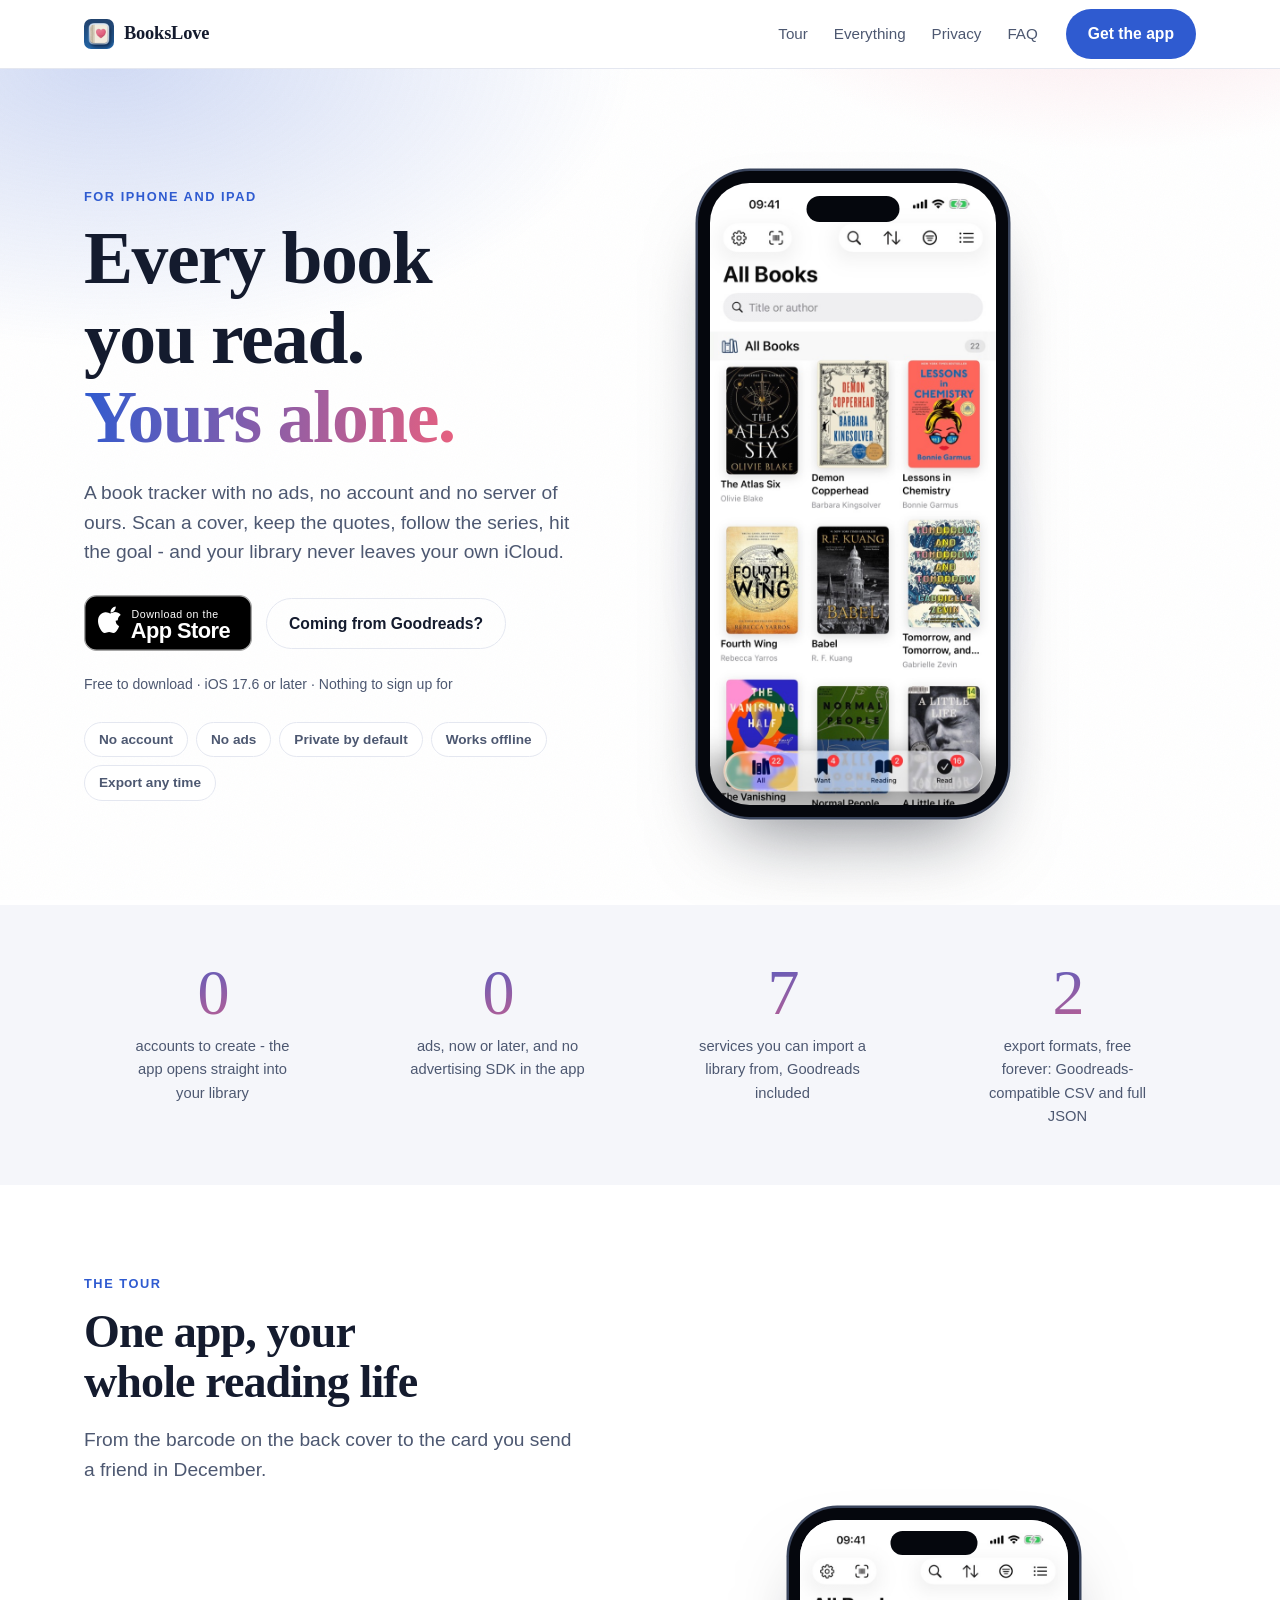
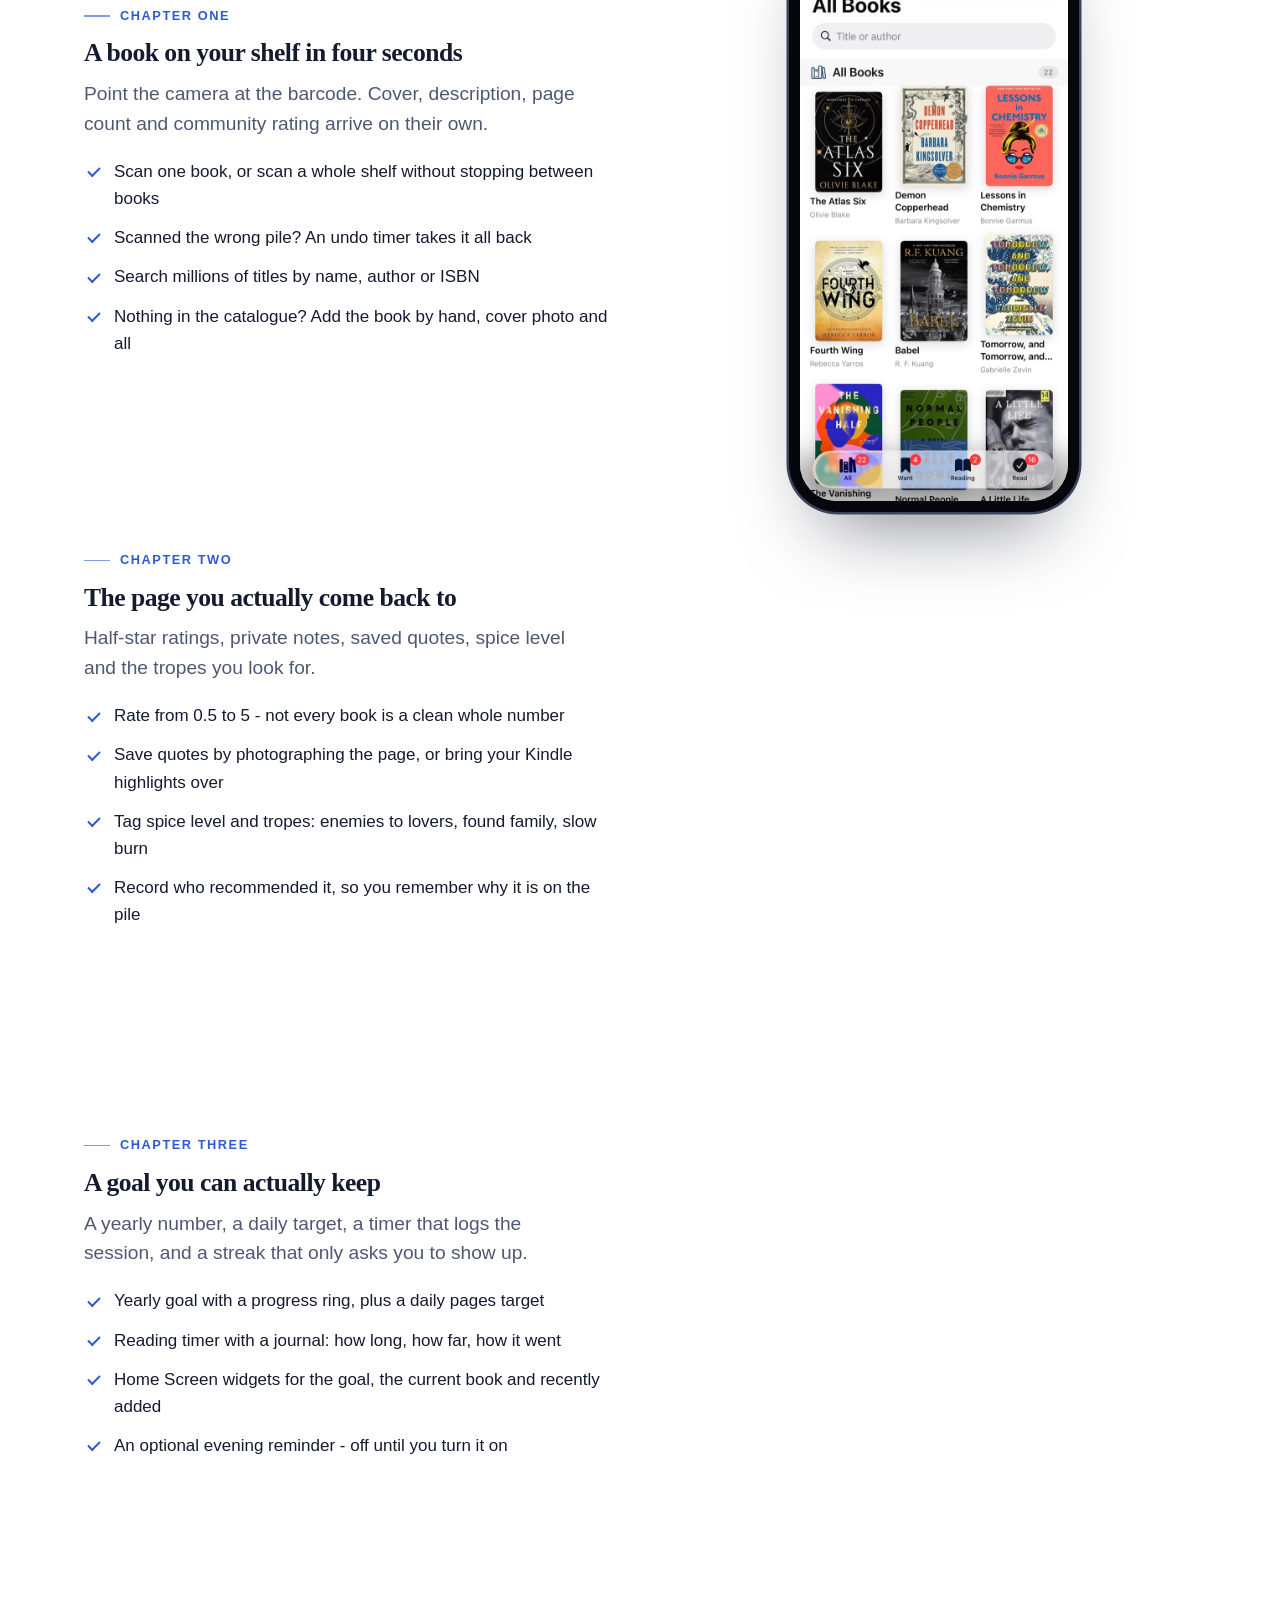
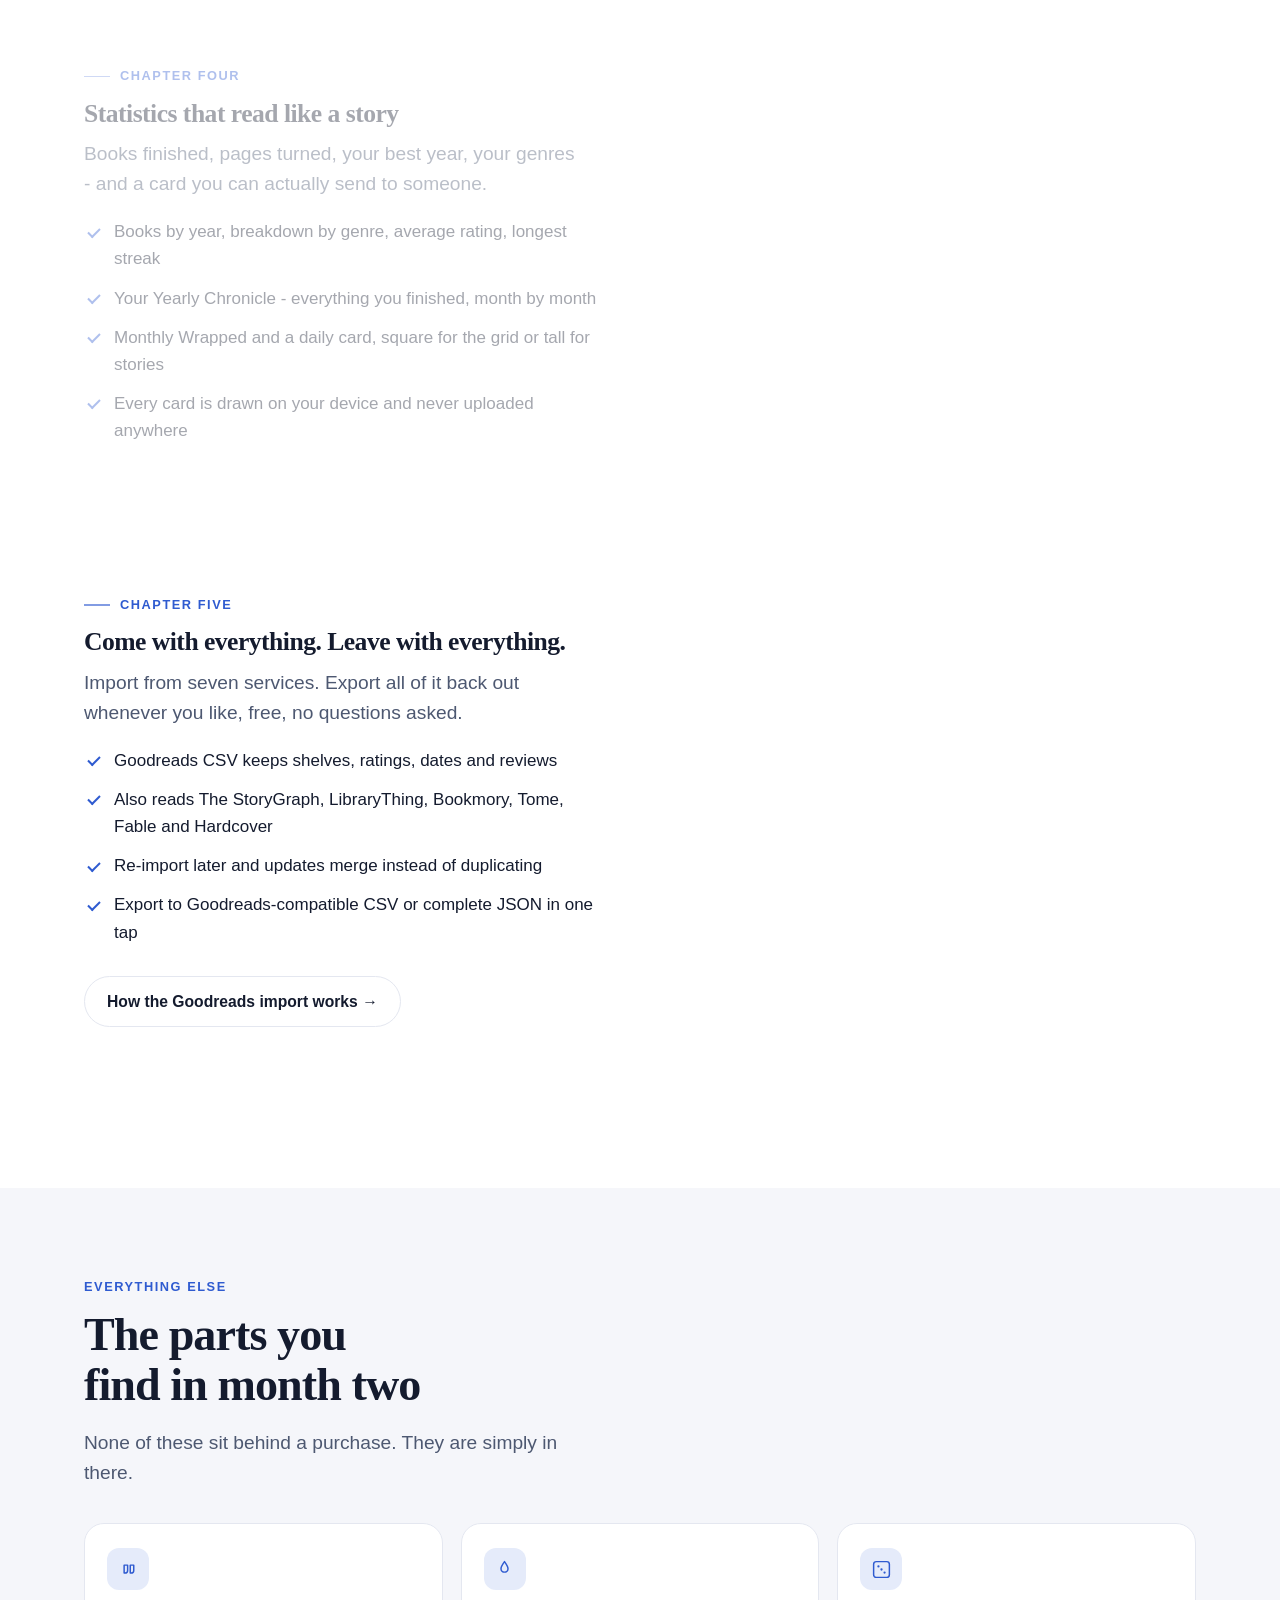
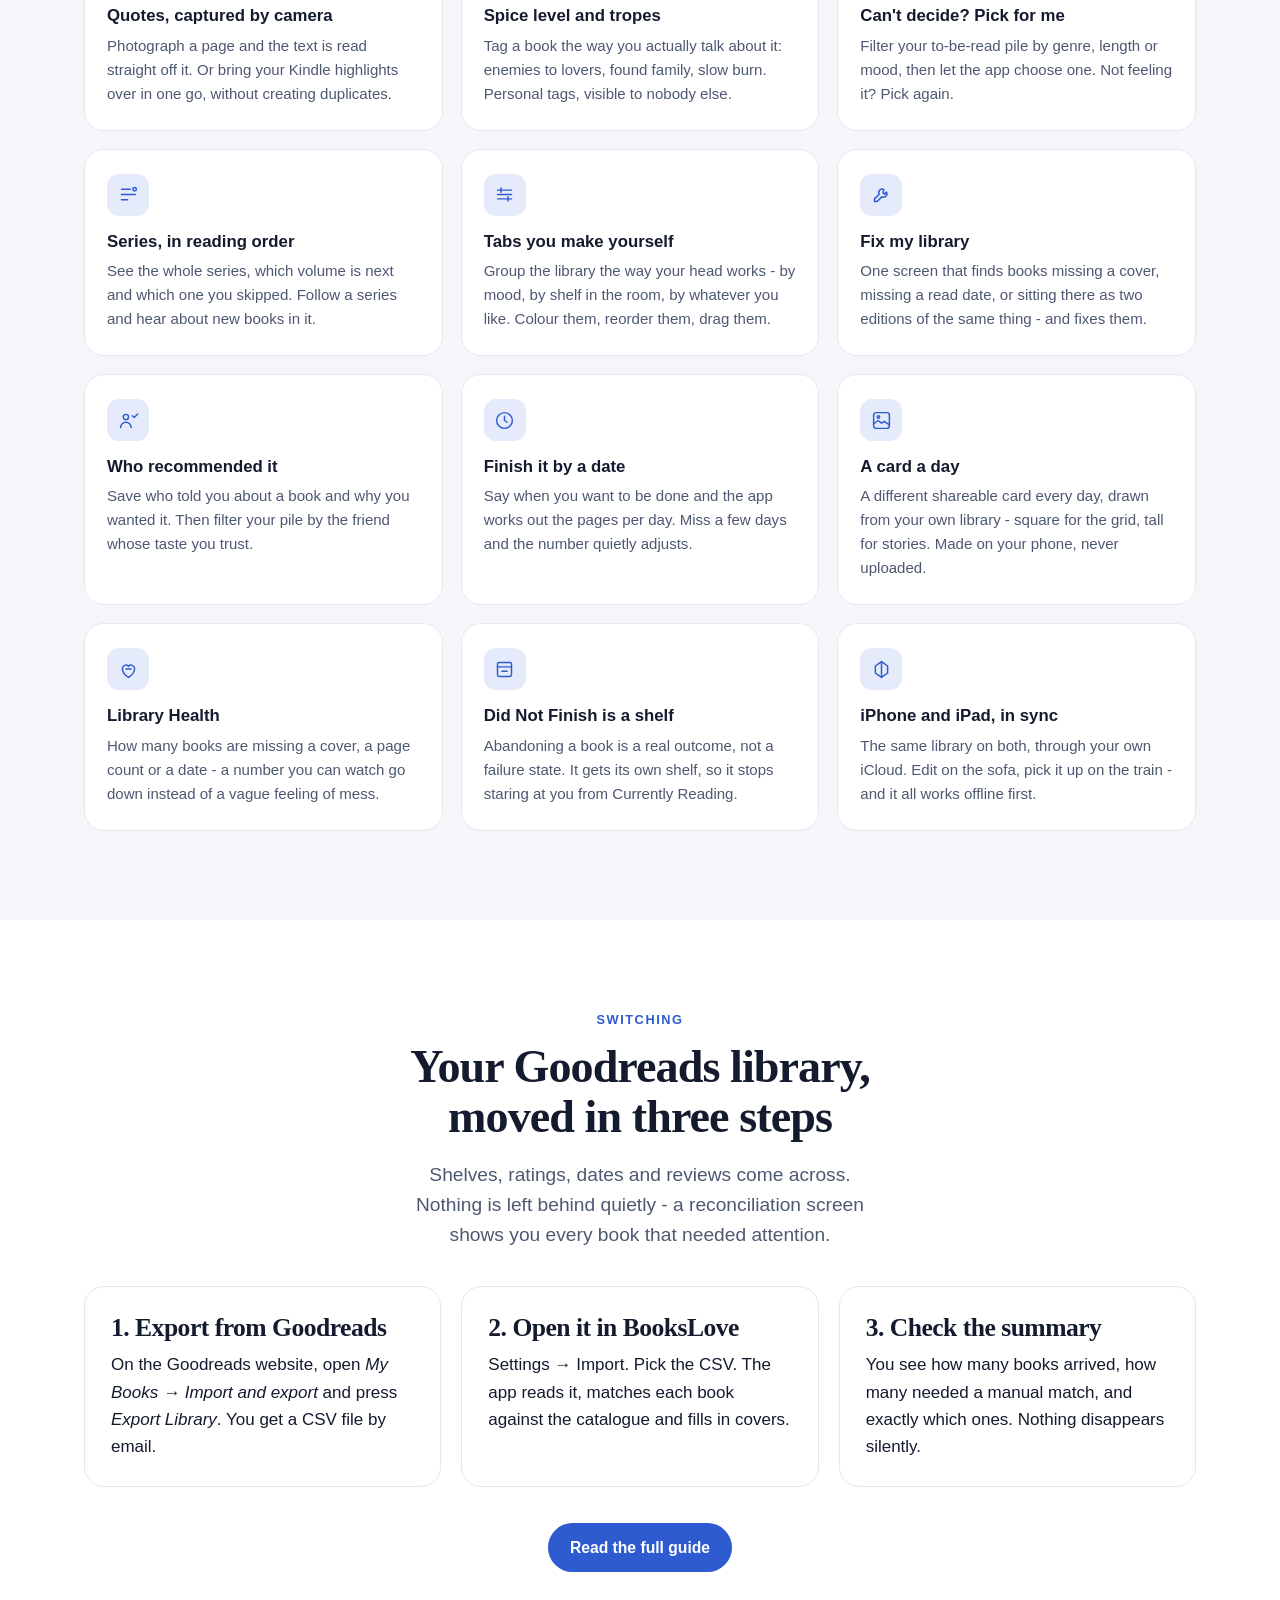
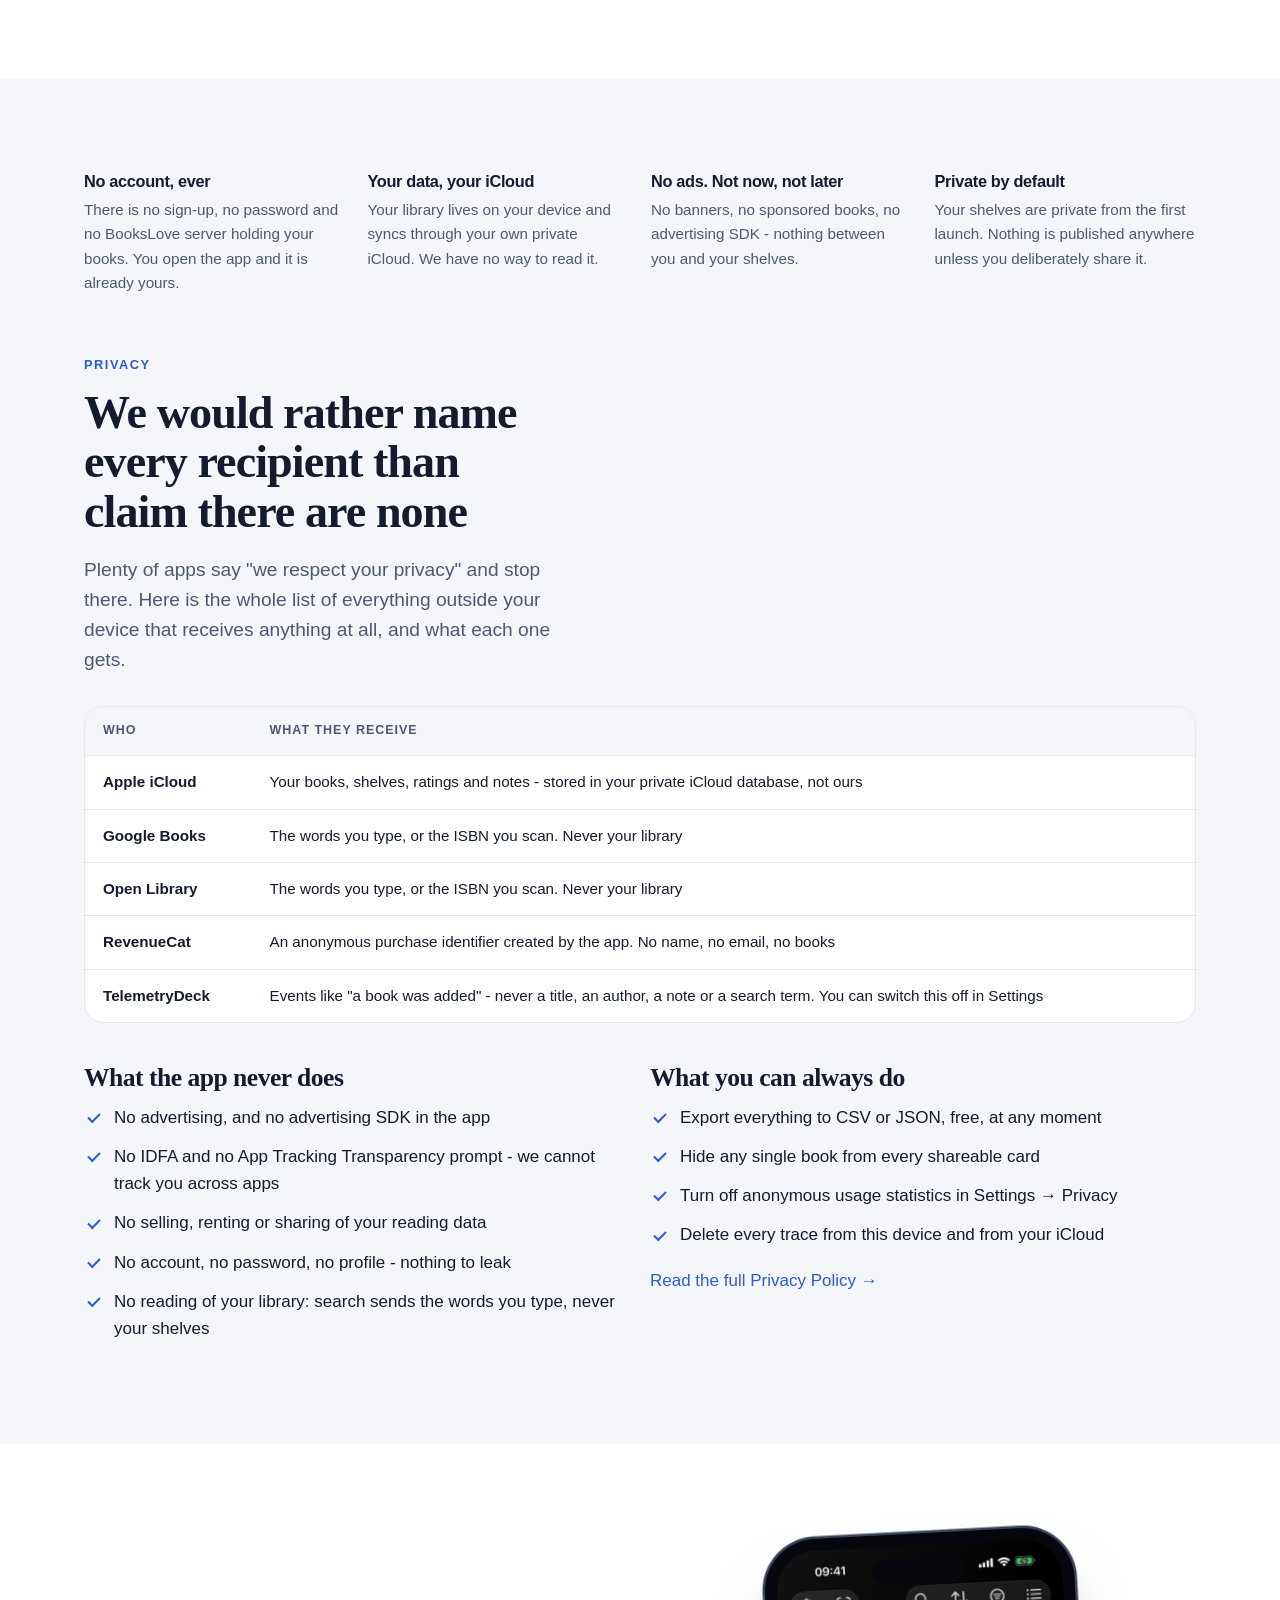
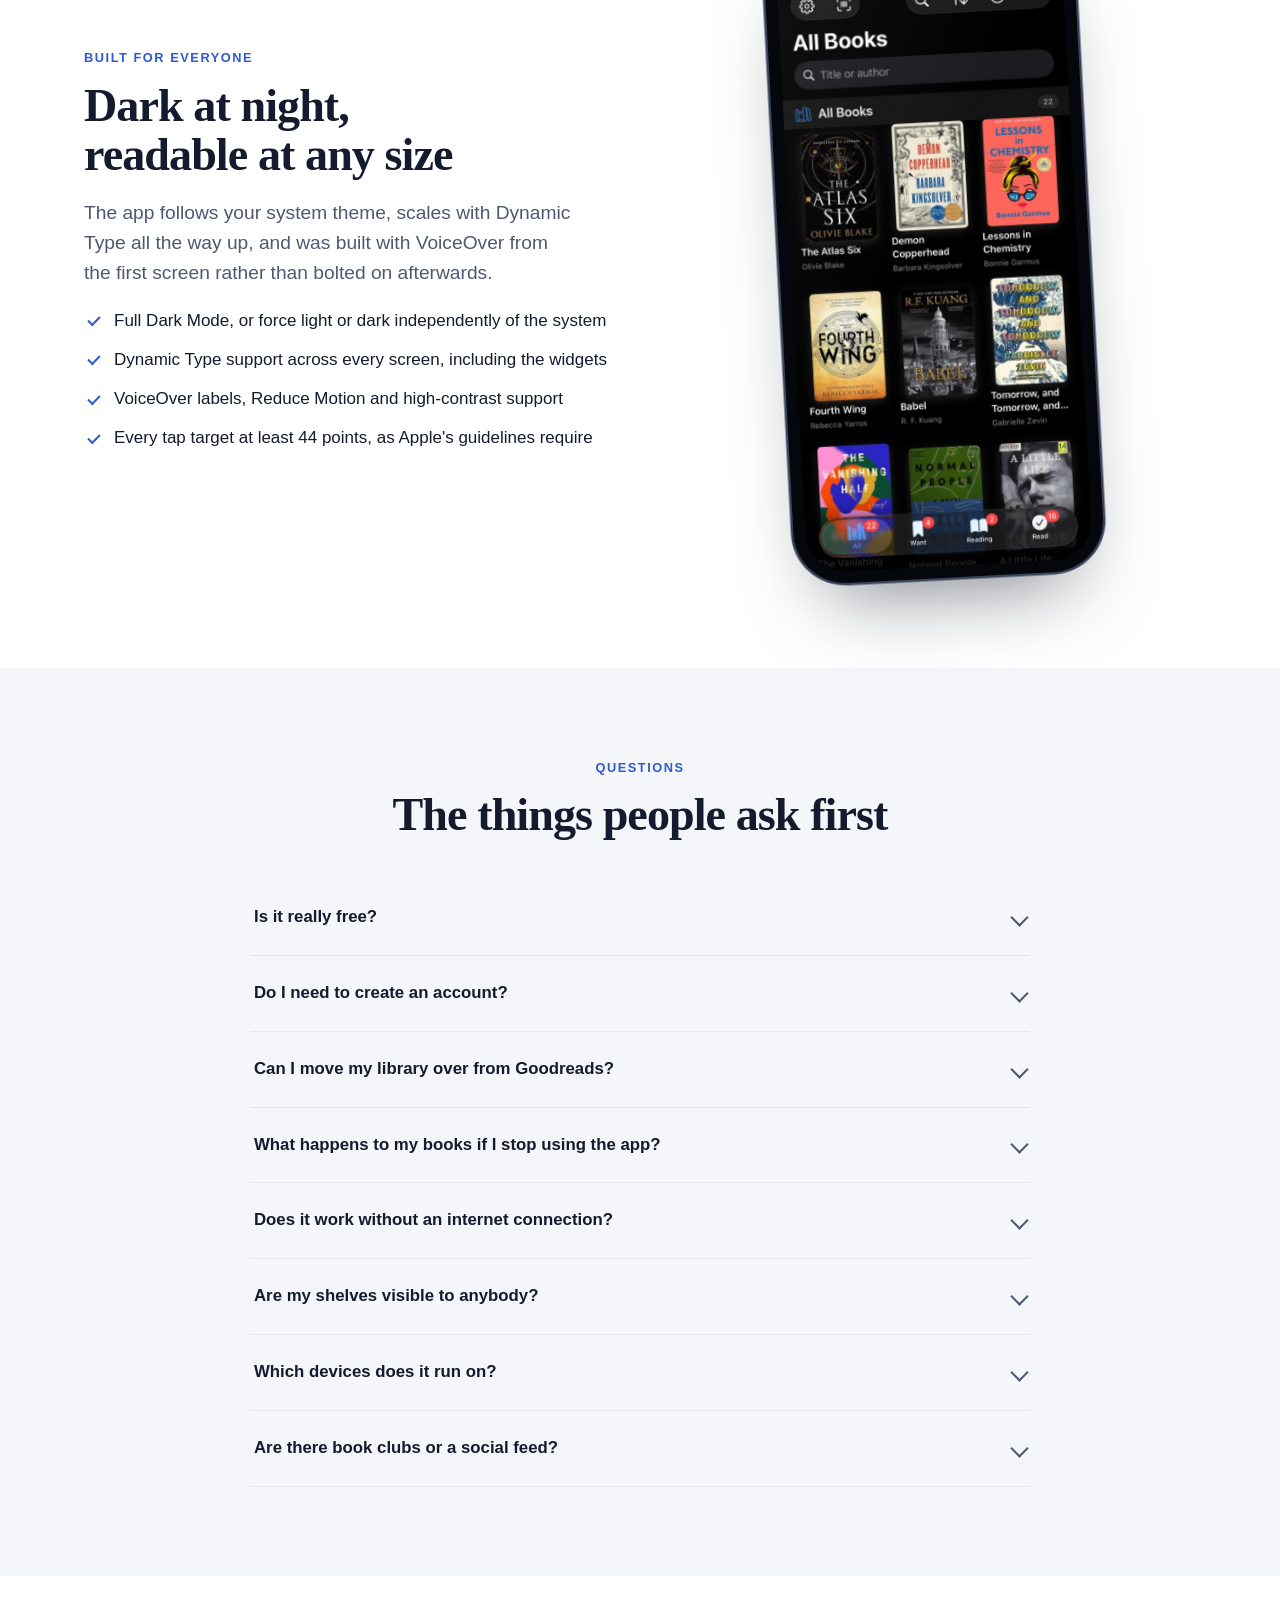
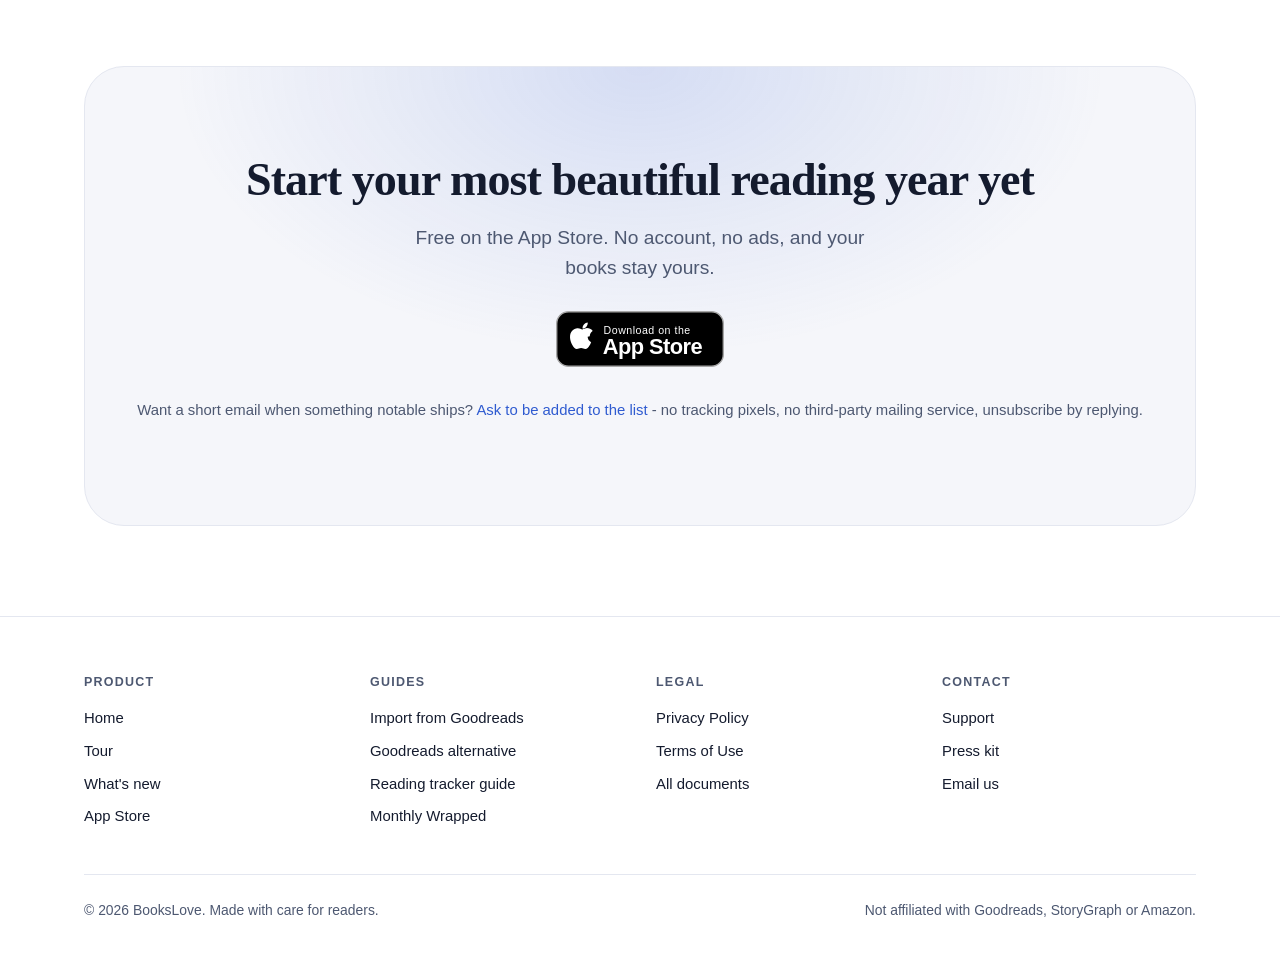
==== commit 0a4ab146: "style: Replace em dashes with hyphens across the site Co-Authored-By: Claude Fable 5.1 <noreply@anth" ====
--- a/index.html
+++ b/index.html
@@ -1,6 +1,6 @@
 <!DOCTYPE html>
 <!--
-  index.html — лендинг BooksLove. T-230 (Блок 1A v1.1), редакция 2.
+  index.html - лендинг BooksLove. T-230 (Блок 1A v1.1), редакция 2.
 
   ── ЧТО ИЗМЕНИЛОСЬ В РЕДАКЦИИ 2 ─────────────────────────────────────────────
   1. Рамка телефона перестала обрезать скриншот: aspect-ratio переехал с рамки
@@ -19,7 +19,7 @@
   Страница описывает функции версии 1.1, а в App Store сейчас 1.0.1. Сайт
   обязан уехать ОДНОВРЕМЕННО с релизом v1.1 (T-401), не раньше: иначе он
   обещает то, чего в скачанном приложении ещё нет. Сторож следит за этим с
-  другой стороны — проверка H требует, чтобы changelog.html содержал текущий
+  другой стороны - проверка H требует, чтобы changelog.html содержал текущий
   MARKETING_VERSION проекта.
 
   ── ПОРЯДОК БЛОКОВ ──────────────────────────────────────────────────────────
@@ -43,24 +43,24 @@
   <meta charset="utf-8">
   <meta name="viewport" content="width=device-width, initial-scale=1">
 
-  <title>BooksLove — a private book tracker for iPhone and iPad</title>
-  <meta name="description" content="Track every book you read — without ads, without an account, without a server of ours. Quotes, series, spice tags, goals and Goodreads import. For iPhone and iPad.">
+  <title>BooksLove - a private book tracker for iPhone and iPad</title>
+  <meta name="description" content="Track every book you read - without ads, without an account, without a server of ours. Quotes, series, spice tags, goals and Goodreads import. For iPhone and iPad.">
   <link rel="canonical" href="https://volynetsvitalii.github.io/booklove-legal/">
 
   <meta name="apple-itunes-app" content="app-id=6761546582, app-argument=https://volynetsvitalii.github.io/booklove-legal/">
 
   <meta property="og:type" content="website">
   <meta property="og:site_name" content="BooksLove">
-  <meta property="og:title" content="BooksLove — a private book tracker for iPhone and iPad">
+  <meta property="og:title" content="BooksLove - a private book tracker for iPhone and iPad">
   <meta property="og:description" content="No ads. No account. No server of ours. Your shelves live on your device and sync through your own iCloud.">
   <meta property="og:url" content="https://volynetsvitalii.github.io/booklove-legal/">
   <meta property="og:image" content="https://volynetsvitalii.github.io/booklove-legal/assets/og.png">
   <meta property="og:image:width" content="1200">
   <meta property="og:image:height" content="630">
-  <meta property="og:image:alt" content="BooksLove — track your reading, keep it private">
+  <meta property="og:image:alt" content="BooksLove - track your reading, keep it private">
 
   <meta name="twitter:card" content="summary_large_image">
-  <meta name="twitter:title" content="BooksLove — a private book tracker">
+  <meta name="twitter:title" content="BooksLove - a private book tracker">
   <meta name="twitter:description" content="No ads. No account. Your shelves stay yours.">
   <meta name="twitter:image" content="https://volynetsvitalii.github.io/booklove-legal/assets/og.png">
 
@@ -110,7 +110,7 @@
       <a href="#faq">FAQ</a>
     </div>
     <div class="nav__cta">
-      <!-- ct= — campaign token Apple: App Store Connect → Analytics →
+      <!-- ct= - campaign token Apple: App Store Connect → Analytics →
            Acquisition → Campaigns покажет, какая кнопка приносит установки. -->
       <a class="btn" href="https://apps.apple.com/app/id6761546582?ct=web_nav&amp;mt=8">Get the app</a>
     </div>
@@ -136,7 +136,7 @@
 
         <p class="lede hero__lede">
           A book tracker with no ads, no account and no server of ours. Scan a
-          cover, keep the quotes, follow the series, hit the goal — and your
+          cover, keep the quotes, follow the series, hit the goal - and your
           library never leaves your own iCloud.
         </p>
 
@@ -177,7 +177,7 @@
 <!-- ═══════════════════════════════════════════════════════════════════════
      ПОЛОСА ЦИФР
      ───────────────────────────────────────────────────────────────────────
-     Все четыре числа — ПРОВЕРЯЕМЫЕ факты о продукте. Метрик вроде «100 000
+     Все четыре числа - ПРОВЕРЯЕМЫЕ факты о продукте. Метрик вроде «100 000
      довольных читателей» здесь нет и не будет: их пришлось бы выдумать.
      ═══════════════════════════════════════════════════════════════════════ -->
 <section class="section section--alt" style="padding-top: 56px; padding-bottom: 56px;">
@@ -185,7 +185,7 @@
     <div class="stats reveal">
       <div>
         <span class="stats__n">0</span>
-        <span class="stats__l">accounts to create — the app opens straight into your library</span>
+        <span class="stats__l">accounts to create - the app opens straight into your library</span>
       </div>
       <div>
         <span class="stats__n">0</span>
@@ -204,11 +204,11 @@
 </section>
 
 <!-- ═══════════════════════════════════════════════════════════════════════
-     ЛИПКАЯ СЦЕНА — ПЯТЬ ГЛАВ
+     ЛИПКАЯ СЦЕНА - ПЯТЬ ГЛАВ
      ───────────────────────────────────────────────────────────────────────
      Телефон прилипает к экрану, текст идёт мимо, кадр меняется.
 
-     Связь «глава ↔ кадр» — через атрибут data-shot, а не через порядковый
+     Связь «глава ↔ кадр» - через атрибут data-shot, а не через порядковый
      номер: с номерами перестановка двух глав в разметке молча показывала бы
      чужой экран, и заметить это можно только глазами.
      ═══════════════════════════════════════════════════════════════════════ -->
@@ -244,7 +244,7 @@
           <p class="lede">Half-star ratings, private notes, saved quotes, spice
           level and the tropes you look for.</p>
           <ul class="ticks">
-            <li>Rate from 0.5 to 5 — not every book is a clean whole number</li>
+            <li>Rate from 0.5 to 5 - not every book is a clean whole number</li>
             <li>Save quotes by photographing the page, or bring your Kindle highlights over</li>
             <li>Tag spice level and tropes: enemies to lovers, found family, slow burn</li>
             <li>Record who recommended it, so you remember why it is on the pile</li>
@@ -260,7 +260,7 @@
             <li>Yearly goal with a progress ring, plus a daily pages target</li>
             <li>Reading timer with a journal: how long, how far, how it went</li>
             <li>Home Screen widgets for the goal, the current book and recently added</li>
-            <li>An optional evening reminder — off until you turn it on</li>
+            <li>An optional evening reminder - off until you turn it on</li>
           </ul>
         </article>
 
@@ -268,10 +268,10 @@
           <p class="eyebrow">Chapter four</p>
           <h3>Statistics that read like a story</h3>
           <p class="lede">Books finished, pages turned, your best year, your
-          genres — and a card you can actually send to someone.</p>
+          genres - and a card you can actually send to someone.</p>
           <ul class="ticks">
             <li>Books by year, breakdown by genre, average rating, longest streak</li>
-            <li>Your Yearly Chronicle — everything you finished, month by month</li>
+            <li>Your Yearly Chronicle - everything you finished, month by month</li>
             <li>Monthly Wrapped and a daily card, square for the grid or tall for stories</li>
             <li>Every card is drawn on your device and never uploaded anywhere</li>
           </ul>
@@ -325,7 +325,7 @@
 </section>
 
 <!-- ═══════════════════════════════════════════════════════════════════════
-     СЕТКА ФУНКЦИЙ — всё остальное, что умеет приложение
+     СЕТКА ФУНКЦИЙ - всё остальное, что умеет приложение
      ───────────────────────────────────────────────────────────────────────
      Двенадцать карточек. В первой редакции лендинга не было ни одной из
      первых десяти, и половина приложения оставалась незамеченной.
@@ -395,7 +395,7 @@
           </svg>
         </span>
         <h3>Tabs you make yourself</h3>
-        <p>Group the library the way your head works — by mood, by shelf in the
+        <p>Group the library the way your head works - by mood, by shelf in the
         room, by whatever you like. Colour them, reorder them, drag them.</p>
       </div>
 
@@ -407,7 +407,7 @@
         </span>
         <h3>Fix my library</h3>
         <p>One screen that finds books missing a cover, missing a read date, or
-        sitting there as two editions of the same thing — and fixes them.</p>
+        sitting there as two editions of the same thing - and fixes them.</p>
       </div>
 
       <div class="fcard">
@@ -439,7 +439,7 @@
           </svg>
         </span>
         <h3>A card a day</h3>
-        <p>A different shareable card every day, drawn from your own library —
+        <p>A different shareable card every day, drawn from your own library -
         square for the grid, tall for stories. Made on your phone, never uploaded.</p>
       </div>
 
@@ -450,7 +450,7 @@
           </svg>
         </span>
         <h3>Library Health</h3>
-        <p>How many books are missing a cover, a page count or a date — a number
+        <p>How many books are missing a cover, a page count or a date - a number
         you can watch go down instead of a vague feeling of mess.</p>
       </div>
 
@@ -473,7 +473,7 @@
         </span>
         <h3>iPhone and iPad, in sync</h3>
         <p>The same library on both, through your own iCloud. Edit on the sofa,
-        pick it up on the train — and it all works offline first.</p>
+        pick it up on the train - and it all works offline first.</p>
       </div>
 
     </div>
@@ -489,7 +489,7 @@
       <p class="eyebrow">Switching</p>
       <h2>Your Goodreads library, moved in three steps</h2>
       <p class="lede" style="margin: 0 auto 36px;">Shelves, ratings, dates and
-      reviews come across. Nothing is left behind quietly — a reconciliation
+      reviews come across. Nothing is left behind quietly - a reconciliation
       screen shows you every book that needed attention.</p>
     </div>
 
@@ -520,7 +520,7 @@
 <!-- ═══════════════════════════════════════════════════════════════════════
      МАНИФЕСТ ПРИВАТНОСТИ
      ───────────────────────────────────────────────────────────────────────
-     Четыре обещания — дословно из TrustPolicy.promises. Таблица получателей —
+     Четыре обещания - дословно из TrustPolicy.promises. Таблица получателей -
      точная копия TrustPolicy.dataRecipients, включая ОБЕ сторонние
      библиотеки: умолчание о них было бы тем самым способом соврать, который
      ловит Scripts/trust-audit.sh с другой стороны.
@@ -538,7 +538,7 @@
       </div>
       <div>
         <h3>No ads. Not now, not later</h3>
-        <p>No banners, no sponsored books, no advertising SDK — nothing between you and your shelves.</p>
+        <p>No banners, no sponsored books, no advertising SDK - nothing between you and your shelves.</p>
       </div>
       <div>
         <h3>Private by default</h3>
@@ -560,11 +560,11 @@
           <tr><th scope="col">Who</th><th scope="col">What they receive</th></tr>
         </thead>
         <tbody>
-          <tr><th scope="row">Apple iCloud</th><td>Your books, shelves, ratings and notes — stored in your private iCloud database, not ours</td></tr>
+          <tr><th scope="row">Apple iCloud</th><td>Your books, shelves, ratings and notes - stored in your private iCloud database, not ours</td></tr>
           <tr><th scope="row">Google Books</th><td>The words you type, or the ISBN you scan. Never your library</td></tr>
           <tr><th scope="row">Open Library</th><td>The words you type, or the ISBN you scan. Never your library</td></tr>
           <tr><th scope="row">RevenueCat</th><td>An anonymous purchase identifier created by the app. No name, no email, no books</td></tr>
-          <tr><th scope="row">TelemetryDeck</th><td>Events like "a book was added" — never a title, an author, a note or a search term. You can switch this off in Settings</td></tr>
+          <tr><th scope="row">TelemetryDeck</th><td>Events like "a book was added" - never a title, an author, a note or a search term. You can switch this off in Settings</td></tr>
         </tbody>
       </table>
     </div>
@@ -574,9 +574,9 @@
         <h3>What the app never does</h3>
         <ul class="ticks">
           <li>No advertising, and no advertising SDK in the app</li>
-          <li>No IDFA and no App Tracking Transparency prompt — we cannot track you across apps</li>
+          <li>No IDFA and no App Tracking Transparency prompt - we cannot track you across apps</li>
           <li>No selling, renting or sharing of your reading data</li>
-          <li>No account, no password, no profile — nothing to leak</li>
+          <li>No account, no password, no profile - nothing to leak</li>
           <li>No reading of your library: search sends the words you type, never your shelves</li>
         </ul>
       </div>
@@ -647,7 +647,7 @@
         <div class="faq__a">
           <p>Downloading and using BooksLove is free. Unlimited books, every
           statistic, iCloud sync and full export are free forever and are never
-          placed behind a purchase — that is a written guarantee in the app, not
+          placed behind a purchase - that is a written guarantee in the app, not
           a launch promotion. There is an optional subscription for people who
           want to support the work; it does not unlock the core of the app.</p>
         </div>
@@ -667,7 +667,7 @@
         <div class="faq__a">
           <p>Yes. Export a CSV from Goodreads, open it in BooksLove, and your
           shelves, ratings, dates and reviews come across. You can re-import the
-          same file later — updates are merged instead of duplicated. The same
+          same file later - updates are merged instead of duplicated. The same
           importer also reads The StoryGraph, LibraryThing, Bookmory, Tome,
           Fable and Hardcover.
           <a href="import-from-goodreads.html">Full guide here.</a></p>
@@ -679,7 +679,7 @@
         <div class="faq__a">
           <p>You take them with you. Export the whole library to a
           Goodreads-compatible CSV or a complete JSON file in one tap, at any
-          time, without a subscription. The door out is as wide as the door in —
+          time, without a subscription. The door out is as wide as the door in -
           that is deliberate.</p>
         </div>
       </details>
@@ -717,7 +717,7 @@
         <summary>Are there book clubs or a social feed?</summary>
         <div class="faq__a">
           <p>Not today. BooksLove is a personal reading tracker. If a social
-          layer is ever built, it will be something you opt into deliberately —
+          layer is ever built, it will be something you opt into deliberately -
           the private-by-default behaviour described above is not going to be
           quietly reversed.</p>
         </div>
@@ -730,7 +730,7 @@
 <!-- ═══════════════════════════════════════════════════════════════════════
      ФИНАЛЬНЫЙ ПРИЗЫВ + ПОДПИСКА
      ───────────────────────────────────────────────────────────────────────
-     Подписка — обычная mailto-ссылка, а НЕ форма Mailchimp или Buttondown.
+     Подписка - обычная mailto-ссылка, а НЕ форма Mailchimp или Buttondown.
      Любой такой сервис ставит на страницу чужой скрипт и cookie, то есть
      ровно то, чего приложение обещает не делать.
      ═══════════════════════════════════════════════════════════════════════ -->
@@ -750,7 +750,7 @@
       <p class="muted" style="margin-top: 32px; font-size: .93rem;">
         Want a short email when something notable ships?
         <a href="mailto:volynetsvitalii82@gmail.com?subject=BooksLove%20updates">Ask to be added to the list</a>
-        — no tracking pixels, no third-party mailing service, unsubscribe by replying.
+        - no tracking pixels, no third-party mailing service, unsubscribe by replying.
       </p>
     </div>
   </div>
@@ -803,7 +803,7 @@
     </div>
 
     <div class="foot__bottom">
-      <!-- data-year подставляет landing.js. Значение в разметке — запасное. -->
+      <!-- data-year подставляет landing.js. Значение в разметке - запасное. -->
       <span>© <span data-year>2026</span> BooksLove. Made with care for readers.</span>
       <span>Not affiliated with Goodreads, StoryGraph or Amazon.</span>
     </div>
--- a/assets/landing.css
+++ b/assets/landing.css
@@ -1,5 +1,5 @@
-/* landing.css — дизайн-система маркетинговых страниц BooksLove.
-   T-230 (Блок 1A v1.1 — лендинг-сайт и веб-присутствие).
+/* landing.css - дизайн-система маркетинговых страниц BooksLove.
+   T-230 (Блок 1A v1.1 - лендинг-сайт и веб-присутствие).
 
    ─────────────────────────────────────────────────────────────────────────
    ЧТО ЭТОТ ФАЙЛ ОБСЛУЖИВАЕТ
@@ -9,8 +9,8 @@
 
    Юридические документы (privacy / terms / support / legal) продолжают жить
    на СТАРОМ файле assets/style.css. Это не дубль ради дубля: у документа и у
-   лендинга разные задачи. Документ должен читаться — узкая колонка, крупный
-   межстрочный интервал, ноль украшений. Лендинг должен убеждать — широкая
+   лендинга разные задачи. Документ должен читаться - узкая колонка, крупный
+   межстрочный интервал, ноль украшений. Лендинг должен убеждать - широкая
    сетка, крупная типографика, картинки во весь экран. Один файл на оба
    случая пришлось бы всё время переопределять, и каждая правка лендинга
    рисковала бы сдвинуть Privacy Policy.
@@ -28,7 +28,7 @@
       падает, если внешний запрос появится.
 
    2. СИСТЕМНЫЙ ЗАСЕЧНЫЙ ШРИФТ ДЛЯ ЗАГОЛОВКОВ.
-      ui-serif на Apple-устройствах — это New York, шрифт, которым набраны
+      ui-serif на Apple-устройствах - это New York, шрифт, которым набраны
       книги в Apple Books. Пара «New York + SF» = ровно тот вид, который у
       человека уже связан с чтением. И она бесплатна, локальна и не даёт
       скачка вёрстки при загрузке (FOUT), потому что загружать нечего.
@@ -36,25 +36,25 @@
    3. ШКАЛА НА clamp() ВМЕСТО МЕДИА-ЗАПРОСОВ.
       font-size: clamp(МИН, ПРЕДПОЧТИТЕЛЬНО-В-vw, МАКС) заставляет заголовок
       плавно расти вместе с окном. Медиа-запросов в файле поэтому всего два,
-      и оба про раскладку (колонки), а не про размеры текста. Меньше правил —
+      и оба про раскладку (колонки), а не про размеры текста. Меньше правил -
       меньше мест, где вёрстка разъедется на нестандартной ширине.
 
-   4. ДВИЖЕНИЕ — НЕОБЯЗАТЕЛЬНОЕ УКРАШЕНИЕ.
+   4. ДВИЖЕНИЕ - НЕОБЯЗАТЕЛЬНОЕ УКРАШЕНИЕ.
       Секции появляются при прокрутке, но страница полностью читаема и без
       JavaScript, и при prefers-reduced-motion. Приложение уже уважает эту
       настройку с T-085; сайт не имеет права быть менее аккуратным.        */
 
 
 /* ═════════════════════════════════════════════════════════════════════════
-   1. ТОКЕНЫ — светлая тема
+   1. ТОКЕНЫ - светлая тема
    ═════════════════════════════════════════════════════════════════════════
    Все цвета объявлены ОДИН раз здесь. Ниже по файлу цветовых литералов нет
-   вовсе — только var(). Благодаря этому тёмная тема получается заменой
+   вовсе - только var(). Благодаря этому тёмная тема получается заменой
    одиннадцати значений, а не переписыванием половины файла.
 
    Значения взяты из дизайн-системы приложения (T-080 AppColor):
-   navy #141b2e — основной текст, синий #2f5bd0 — акцент и ссылки,
-   золото #f6c90e — звёзды рейтинга. Сайт и приложение обязаны читаться как
+   navy #141b2e - основной текст, синий #2f5bd0 - акцент и ссылки,
+   золото #f6c90e - звёзды рейтинга. Сайт и приложение обязаны читаться как
    один продукт, иначе переход «сайт → App Store → приложение» ощущается
    как переход между тремя разными компаниями.                             */
 
@@ -67,7 +67,7 @@
   --accent-in: #ffffff;                    /* текст НА акцентной заливке */
   --gold:      #f6c90e;                    /* звёзды рейтинга (T-050) */
 
-  /* Розовый с иконки приложения — цвет сердца на кремовой обложке. Работает
+  /* Розовый с иконки приложения - цвет сердца на кремовой обложке. Работает
      вторым акцентом: в градиенте заголовка и в декоративном свечении. Он же
      стоит на картинке превью og.png, поэтому ссылка в мессенджере и сама
      страница читаются как одно целое. */
@@ -91,7 +91,7 @@
      тормозит слишком рано и движение выглядит вялым. */
   --ease:      cubic-bezier(.22, 1, .36, 1);
 
-  /* Шрифтовые стеки. ui-serif / -apple-system — то, что ОС уже держит в
+  /* Шрифтовые стеки. ui-serif / -apple-system - то, что ОС уже держит в
      памяти: рендер начинается в первый же кадр. */
   --font-text:  -apple-system, BlinkMacSystemFont, "Segoe UI", Roboto,
                 Helvetica, Arial, sans-serif;
@@ -100,10 +100,10 @@
 
 
 /* ═════════════════════════════════════════════════════════════════════════
-   2. ТОКЕНЫ — тёмная тема
+   2. ТОКЕНЫ - тёмная тема
    ═════════════════════════════════════════════════════════════════════════
    prefers-color-scheme читает СИСТЕМНУЮ настройку человека. Переключателя
-   на сайте нет сознательно: переключатель — это состояние, которое надо где-
+   на сайте нет сознательно: переключатель - это состояние, которое надо где-
    то хранить, а хранить его негде без cookie или localStorage. Система уже
    знает ответ, и приложение (AppThemePreference, T-081) уважает её так же. */
 
@@ -192,7 +192,7 @@
    ═════════════════════════════════════════════════════════════════════════ */
 
 /* Единственный центрирующий контейнер на всём сайте. Боковой отступ 24 px
-   на телефоне — минимум, при котором текст не липнет к скруглению экрана. */
+   на телефоне - минимум, при котором текст не липнет к скруглению экрана. */
 .wrap {
   width: 100%;
   max-width: var(--wrap);
@@ -213,7 +213,7 @@
 /* ═════════════════════════════════════════════════════════════════════════
    5. ТИПОГРАФИКА
    ═════════════════════════════════════════════════════════════════════════
-   Заголовки — засечные, с ОТРИЦАТЕЛЬНЫМ межбуквенным интервалом и плотным
+   Заголовки - засечные, с ОТРИЦАТЕЛЬНЫМ межбуквенным интервалом и плотным
    межстрочным. У крупного кегля расстояния зрительно растут, и настройки,
    верные для 17 px, на 64 px выглядят рыхло.                              */
 
@@ -234,13 +234,13 @@
 
 p { margin: 0 0 1em; }
 
-/* Ведущий абзац — крупнее основного текста, но НЕ засечный: длинный засечный
+/* Ведущий абзац - крупнее основного текста, но НЕ засечный: длинный засечный
    текст на экране читается тяжелее. Засечки работают на заголовках. */
 .lede {
   font-size: clamp(1.1rem, 1.5vw, 1.35rem);
   color: var(--ink-soft);
   line-height: 1.55;
-  max-width: 46ch;                         /* 46 символов — комфортная строка */
+  max-width: 46ch;                         /* 46 символов - комфортная строка */
 }
 
 /* Надзаголовок секции: маленькие прописные с широкой разрядкой. Даёт
@@ -263,7 +263,7 @@
 
 /* Тот же ограничитель длины строки, но БЕЗ центрирования: блок прижат к
    левому краю секции.
-   Нужен там, где под текстом стоит широкий элемент — таблица или сетка
+   Нужен там, где под текстом стоит широкий элемент - таблица или сетка
    карточек. Центрированный заголовок над левым краем таблицы даёт заметный
    уступ: два блока начинаются с разных мест, и секция выглядит собранной из
    двух чужих кусков. Этот дефект был найден на снимке страницы сравнения. */
@@ -301,7 +301,7 @@
      прозрачность, не заводя ещё один токен.
      92 %, а не 82 %: `backdrop-filter` поддержан не везде, и там, где он не
      сработает, остаётся ТОЛЬКО эта непрозрачность. При 82 % текст страницы
-     читался сквозь шапку — на снимке прокрученной страницы это выглядело
+     читался сквозь шапку - на снимке прокрученной страницы это выглядело
      поломкой вёрстки, а не приёмом. При 92 % эффект матового стекла остаётся,
      а запасной вариант выглядит как обычная плотная шапка. */
   background: color-mix(in srgb, var(--bg) 92%, transparent);
@@ -331,7 +331,7 @@
 .nav__brand img { width: 30px; height: 30px; border-radius: 7px; }
 
 /* Ссылки середины прячутся на телефоне: втиснуть их в 390 px можно только
-   гамбургер-меню, а гамбургер ради четырёх якорей — лишний JS и лишний
+   гамбургер-меню, а гамбургер ради четырёх якорей - лишний JS и лишний
    способ сломаться. Логотип и кнопка «Get the app» остаются всегда. */
 .nav__links { display: none; gap: 26px; margin-left: auto; }
 .nav__links a { color: var(--ink-soft); font-size: .95rem; font-weight: 500; }
@@ -354,7 +354,7 @@
   align-items: center;
   justify-content: center;
   gap: 8px;
-  /* 12px сверху/снизу + 17px строки ≈ 44 px высоты — минимальная цель
+  /* 12px сверху/снизу + 17px строки ≈ 44 px высоты - минимальная цель
      касания по HIG. То же правило приложение соблюдает с T-085. */
   padding: 12px 22px;
   min-height: 44px;
@@ -389,8 +389,8 @@
 }
 
 /* Обёртка встроенного SVG-бейджа «Download on the App Store».
-   Бейдж — ВСТРОЕННЫЙ SVG, а не картинка с серверов Apple: внешний запрос
-   нарушил бы принцип 1 этого файла. Размер 168×56 — пропорции официального
+   Бейдж - ВСТРОЕННЫЙ SVG, а не картинка с серверов Apple: внешний запрос
+   нарушил бы принцип 1 этого файла. Размер 168×56 - пропорции официального
    бейджа; при замене на официальный файл (см. LegalPages/README.md) размеры
    совпадут без правки CSS. */
 .badge-appstore {
@@ -469,7 +469,7 @@
 }
 
 @media (min-width: 960px) {
-  /* 1.05fr / 0.95fr — текст чуть шире картинки: колонка текста несёт больше
+  /* 1.05fr / 0.95fr - текст чуть шире картинки: колонка текста несёт больше
      смысла, и равные половины визуально отдают картинке слишком много. */
   .hero__grid { grid-template-columns: 1.05fr .95fr; }
 }
@@ -508,28 +508,28 @@
    включает внутренний отступ, поэтому у экрана внутри получалось совсем
    другое соотношение: 280 × 631,8 = 0,4432 вместо 0,4603 у скриншота.
    `object-fit: cover` честно покрывал окно и срезал по 5,4 px с каждой
-   стороны — 3,9 % ширины экрана. Именно поэтому интерфейс приложения
+   стороны - 3,9 % ширины экрана. Именно поэтому интерфейс приложения
    выглядел вжатым в края: у него отрезало поля.
 
    Теперь соотношение задаётся ЭКРАНУ, а высоту рамки определяет её
-   содержимое. Обрезки нет вовсе — ни одного пикселя.
+   содержимое. Обрезки нет вовсе - ни одного пикселя.
 
    ── ИЗ ЧЕГО СОБРАН КОРПУС ───────────────────────────────────────────────
    Три слоя вместо одного, потому что настоящий телефон так и устроен:
-     • padding 12px чёрного цвета — рамка дисплея;
-     • первая тень-кольцо 2,5px — титановый ободок;
-     • вторая тень-кольцо 1px полупрозрачного белого — блик на ободке;
-     • третья тень — мягкая падающая тень под устройством.
+     • padding 12px чёрного цвета - рамка дисплея;
+     • первая тень-кольцо 2,5px - титановый ободок;
+     • вторая тень-кольцо 1px полупрозрачного белого - блик на ободке;
+     • третья тень - мягкая падающая тень под устройством.
    Раньше корпус был одним градиентом, и разницы между «рамкой дисплея» и
-   «корпусом» не читалось — отсюда и ощущение, что экран приклеен к краю. */
+   «корпусом» не читалось - отсюда и ощущение, что экран приклеен к краю. */
 
 .phone {
   position: relative;
 
-  /* ── ВСЕ РАЗМЕРЫ КОРПУСА — ДОЛИ ОТ ШИРИНЫ ────────────────────────────────
+  /* ── ВСЕ РАЗМЕРЫ КОРПУСА - ДОЛИ ОТ ШИРИНЫ ────────────────────────────────
      Ширина телефона на сайте разная: 310 px в hero, до 290 px в липкой сцене
      и всего 150 px на телефоне. Первая версия задавала радиус скругления
-     фиксированными 52 px, и на узком экране это оказалось 35 % ширины —
+     фиксированными 52 px, и на узком экране это оказалось 35 % ширины -
      корпус превращался в капсулу, ничем не похожую на телефон.
 
      Теперь ширина объявлена переменной, а padding, радиусы и Dynamic Island
@@ -538,7 +538,7 @@
   --pw: min(310px, 76vw);
 
   width: var(--pw);
-  /* aspect-ratio ЗДЕСЬ НЕТ СОЗНАТЕЛЬНО — см. разбор выше. */
+  /* aspect-ratio ЗДЕСЬ НЕТ СОЗНАТЕЛЬНО - см. разбор выше. */
   padding: calc(var(--pw) * .039);
   border-radius: calc(var(--pw) * .167);
   background: #05070d;                     /* рамка дисплея */
@@ -550,7 +550,7 @@
 
 .phone__screen {
   position: relative;
-  /* Соотношение экрана iPhone 17 Pro Max — РОВНО как у скриншота.
+  /* Соотношение экрана iPhone 17 Pro Max - РОВНО как у скриншота.
      Совпадение до знака означает, что object-fit: cover не обрезает ничего,
      а браузер резервирует место под картинку до её загрузки. */
   aspect-ratio: 1320 / 2868;
@@ -565,7 +565,7 @@
   display: block;
 }
 
-/* Диагональный блик по стеклу. Очень слабый (7 %): задача — намекнуть на
+/* Диагональный блик по стеклу. Очень слабый (7 %): задача - намекнуть на
    стекло, а не засветить скриншот. */
 .phone__screen::after {
   content: "";
@@ -578,7 +578,7 @@
   z-index: 3;
 }
 
-/* Dynamic Island — чёрная капсула поверх экрана. Симулятор её не рисует,
+/* Dynamic Island - чёрная капсула поверх экрана. Симулятор её не рисует,
    поэтому на скриншоте её нет, и без этой детали кадр выглядит как
    прямоугольник с картинкой, а не как телефон. */
 .phone::after {
@@ -594,7 +594,7 @@
 }
 
 /* Наклонённая рамка для секций-фич: лёгкий поворот оживляет статичный
-   скриншот. Наклон снимается при наведении — «взял в руки». */
+   скриншот. Наклон снимается при наведении - «взял в руки». */
 .phone--tilt { transform: rotate(-3deg); transition: transform .5s var(--ease); }
 .phone--tilt:hover { transform: rotate(0deg); }
 
@@ -626,7 +626,7 @@
   padding: clamp(36px, 4.5vw, 64px) 0;
 }
 
-/* Крайние фичи в секции не добавляют отступ к отступу самой секции —
+/* Крайние фичи в секции не добавляют отступ к отступу самой секции -
    иначе первая и последняя картинки провисают ниже остальных. */
 .feature:first-child { padding-top: 0; }
 .feature:last-child { padding-bottom: 0; }
@@ -635,7 +635,7 @@
   .feature { grid-template-columns: 1fr 1fr; }
 
   /* Чётная секция зеркалится: картинка уходит влево, текст вправо. В
-     разметке порядок ВСЕГДА «текст, картинка» — так скринридер и человек
+     разметке порядок ВСЕГДА «текст, картинка» - так скринридер и человек
      без CSS читают связно. Перестановка чисто визуальная, через order. */
   .feature--flip .feature__media { order: -1; }
 }
@@ -678,7 +678,7 @@
    ═════════════════════════════════════════════════════════════════════════ */
 
 /* Обёртка с горизонтальной прокруткой. Без неё широкая таблица растягивает
-   всю страницу и на телефоне появляется горизонтальный скролл документа —
+   всю страницу и на телефоне появляется горизонтальный скролл документа -
    самый заметный признак неаккуратной вёрстки. */
 .table-scroll {
   overflow-x: auto;
@@ -715,7 +715,7 @@
 table.compare tbody th { font-weight: 600; color: var(--ink); }
 
 /* «Да» и «нет» в таблице: цвет + СЛОВО. Один цвет без слова недоступен для
-   людей с дальтонизмом — то же правило приложение соблюдает с T-134. */
+   людей с дальтонизмом - то же правило приложение соблюдает с T-134. */
 .yes { color: #1f8a52; font-weight: 600; }
 .no  { color: var(--ink-soft); }
 
@@ -730,7 +730,7 @@
    Построен на <details>/<summary>. Это РАБОТАЕТ БЕЗ JAVASCRIPT: аккордеон
    раскрывается силами браузера, доступен с клавиатуры и объявляется
    скринридером как «раскрывающийся». JS в landing.js только сворачивает
-   соседей — приятная мелочь, без которой ничего не ломается.              */
+   соседей - приятная мелочь, без которой ничего не ломается.              */
 
 .faq { max-width: 780px; margin: 0 auto; }
 
@@ -753,7 +753,7 @@
 .faq summary::-webkit-details-marker { display: none; }  /* то же для Safari */
 
 /* Свой «плюс» из двух линий: горизонтальная остаётся, вертикальная
-   поворачивается в горизонталь при раскрытии — получается «минус». */
+   поворачивается в горизонталь при раскрытии - получается «минус». */
 .faq summary::after {
   content: "";
   flex: 0 0 auto;
@@ -892,14 +892,14 @@
    17б. ЗЕРНО
    ═════════════════════════════════════════════════════════════════════════
    Тонкая шумовая плёнка поверх всей страницы. Зачем: идеально гладкая
-   цифровая заливка выглядит стерильно, а лёгкое зерно читается как бумага —
+   цифровая заливка выглядит стерильно, а лёгкое зерно читается как бумага -
    ровно та ассоциация, которая нужна сайту про книги.
 
-   Шум — встроенный SVG-фильтр в виде data-URI. Ни одного запроса, около
+   Шум - встроенный SVG-фильтр в виде data-URI. Ни одного запроса, около
    200 байт, и он не растягивается при масштабировании, потому что
    генерируется, а не рисуется.
 
-   position: fixed + pointer-events: none — плёнка не двигается при прокрутке
+   position: fixed + pointer-events: none - плёнка не двигается при прокрутке
    и не перехватывает ни одного клика. z-index 1 держит её НАД содержимым
    (у него z-index auto), но ПОД липкой шапкой (z-index 50). */
 
@@ -936,7 +936,7 @@
 /* ═════════════════════════════════════════════════════════════════════════
    17г. ПОЛОСА ЦИФР
    ═════════════════════════════════════════════════════════════════════════
-   Четыре крупных числа. Все — ПРОВЕРЯЕМЫЕ факты о продукте, а не метрики
+   Четыре крупных числа. Все - ПРОВЕРЯЕМЫЕ факты о продукте, а не метрики
    вроде «100 000 счастливых пользователей», которых у нас нет и которые
    пришлось бы выдумать. */
 
@@ -954,7 +954,7 @@
   letter-spacing: -.03em;
   /* Градиент ПОЧТИ ВЕРТИКАЛЬНЫЙ (165°), а не диагональный.
      Причина: заливка по тексту растягивается на ширину элемента, а элемент
-     здесь — одна цифра. У диагонального градиента в такую полоску попадала
+     здесь - одна цифра. У диагонального градиента в такую полоску попадала
      только середина, и все четыре числа выходили одинаково лиловыми. По
      вертикали же одна цифра высотой в 4rem показывает весь переход: синий
      сверху, розовый снизу. */
@@ -984,13 +984,13 @@
    Почему так, а не шесть одинаковых блоков «текст + картинка»: шесть
    одинаковых блоков читаются как шаблон, и человек пролистывает их не
    читая. Липкая сцена держит один объект на месте и меняет только его
-   содержимое — внимание остаётся на телефоне, а текст идёт мимо.
+   содержимое - внимание остаётся на телефоне, а текст идёт мимо.
 
    ── КАК УСТРОЕНА СМЕНА КАДРА ────────────────────────────────────────────
    Все скриншоты лежат в экране СРАЗУ, друг на друге, и переключается
    только прозрачность. Подмена `src` дала бы вспышку пустого экрана на
    каждом переходе: браузер сначала очищает картинку, потом грузит новую.
-   Здесь же переход — чистая анимация прозрачности, без единой загрузки. */
+   Здесь же переход - чистая анимация прозрачности, без единой загрузки. */
 
 .scene__grid {
   display: grid;
@@ -1000,15 +1000,15 @@
 
 .scene__stage {
   position: sticky;
-  /* 68 px — высота шапки; ещё 24 px воздуха, чтобы телефон не касался её. */
+  /* 68 px - высота шапки; ещё 24 px воздуха, чтобы телефон не касался её. */
   top: 92px;
   display: flex;
   justify-content: center;
 }
 
 /* Телефон в сцене мельче, чем в hero: рядом с ним должен помещаться текст, а
-   на узком экране — ещё и остаться место для чтения. Задаём ТУ ЖЕ переменную,
-   от которой считаются радиусы и отступы корпуса, — форма не поплывёт. */
+   на узком экране - ещё и остаться место для чтения. Задаём ТУ ЖЕ переменную,
+   от которой считаются радиусы и отступы корпуса, - форма не поплывёт. */
 .scene__stage .phone { --pw: clamp(150px, 30vw, 290px); }
 
 .scene__shot {
@@ -1029,7 +1029,7 @@
   flex-direction: column;
   justify-content: center;
   padding: 24px 0;
-  /* Неактивные шаги приглушены — глаз сам находит текущий. */
+  /* Неактивные шаги приглушены - глаз сам находит текущий. */
   opacity: .38;
   transition: opacity .45s var(--ease);
 }
@@ -1053,7 +1053,7 @@
 @media (max-width: 899px) {
   /* ── ЛИПКОСТЬ НА УЗКОМ ЭКРАНЕ ВЫКЛЮЧЕНА ────────────────────────────────
      Первая версия оставляла сцену липкой и на телефоне. Выглядело это так:
-     телефон прилипал под шапкой и НАКРЫВАЛ СОБОЙ текст главы — прикреплённый
+     телефон прилипал под шапкой и НАКРЫВАЛ СОБОЙ текст главы - прикреплённый
      элемент рисуется поверх того, что прокручивается под ним. Половина
      заголовка «A book on your shelf in four seconds» просто исчезала за
      корпусом.
@@ -1061,7 +1061,7 @@
      Развести их на 390 px нечем: телефон шириной 150 px и колонка текста
      рядом дают по 18 символов в строке. Поэтому на узком экране сцена
      превращается в обычный блок: один телефон сверху, пять глав текстом под
-     ним. Липкая сцена остаётся тем, чем и должна быть, — украшением широкого
+     ним. Липкая сцена остаётся тем, чем и должна быть, - украшением широкого
      экрана, а не условием читаемости. */
   .scene__stage {
     position: static;
@@ -1102,7 +1102,7 @@
 }
 .fcard:hover { transform: translateY(-4px); border-color: color-mix(in srgb, var(--accent) 45%, var(--line)); }
 
-/* Мягкое цветное свечение в углу карточки — проявляется при наведении. */
+/* Мягкое цветное свечение в углу карточки - проявляется при наведении. */
 .fcard::after {
   content: "";
   position: absolute;
@@ -1142,10 +1142,10 @@
 /* ═════════════════════════════════════════════════════════════════════════
    18. ПОЯВЛЕНИЕ ПРИ ПРОКРУТКЕ
    ═════════════════════════════════════════════════════════════════════════
-   Начальное состояние задаётся ТОЛЬКО когда на <html> висит класс .js — его
+   Начальное состояние задаётся ТОЛЬКО когда на <html> висит класс .js - его
    ставит первая строка landing.js. Без JavaScript класса нет, правило не
    применяется, и содержимое видно сразу. Если бы .reveal прятал элемент
-   безусловно, отключённый JS оставил бы пустую белую страницу — классическая
+   безусловно, отключённый JS оставил бы пустую белую страницу - классическая
    ошибка, из-за которой сайты пропадают в режиме чтения и у поисковиков.  */
 
 .js .reveal {
@@ -1156,7 +1156,7 @@
 .js .reveal.is-in { opacity: 1; transform: none; }
 
 /* Задержки для эффекта «одно за другим» внутри одной группы.
-   Ступеней ровно две: самая длинная группа на сайте — три карточки. */
+   Ступеней ровно две: самая длинная группа на сайте - три карточки. */
 .js .reveal--d1 { transition-delay: .08s; }
 .js .reveal--d2 { transition-delay: .16s; }
 
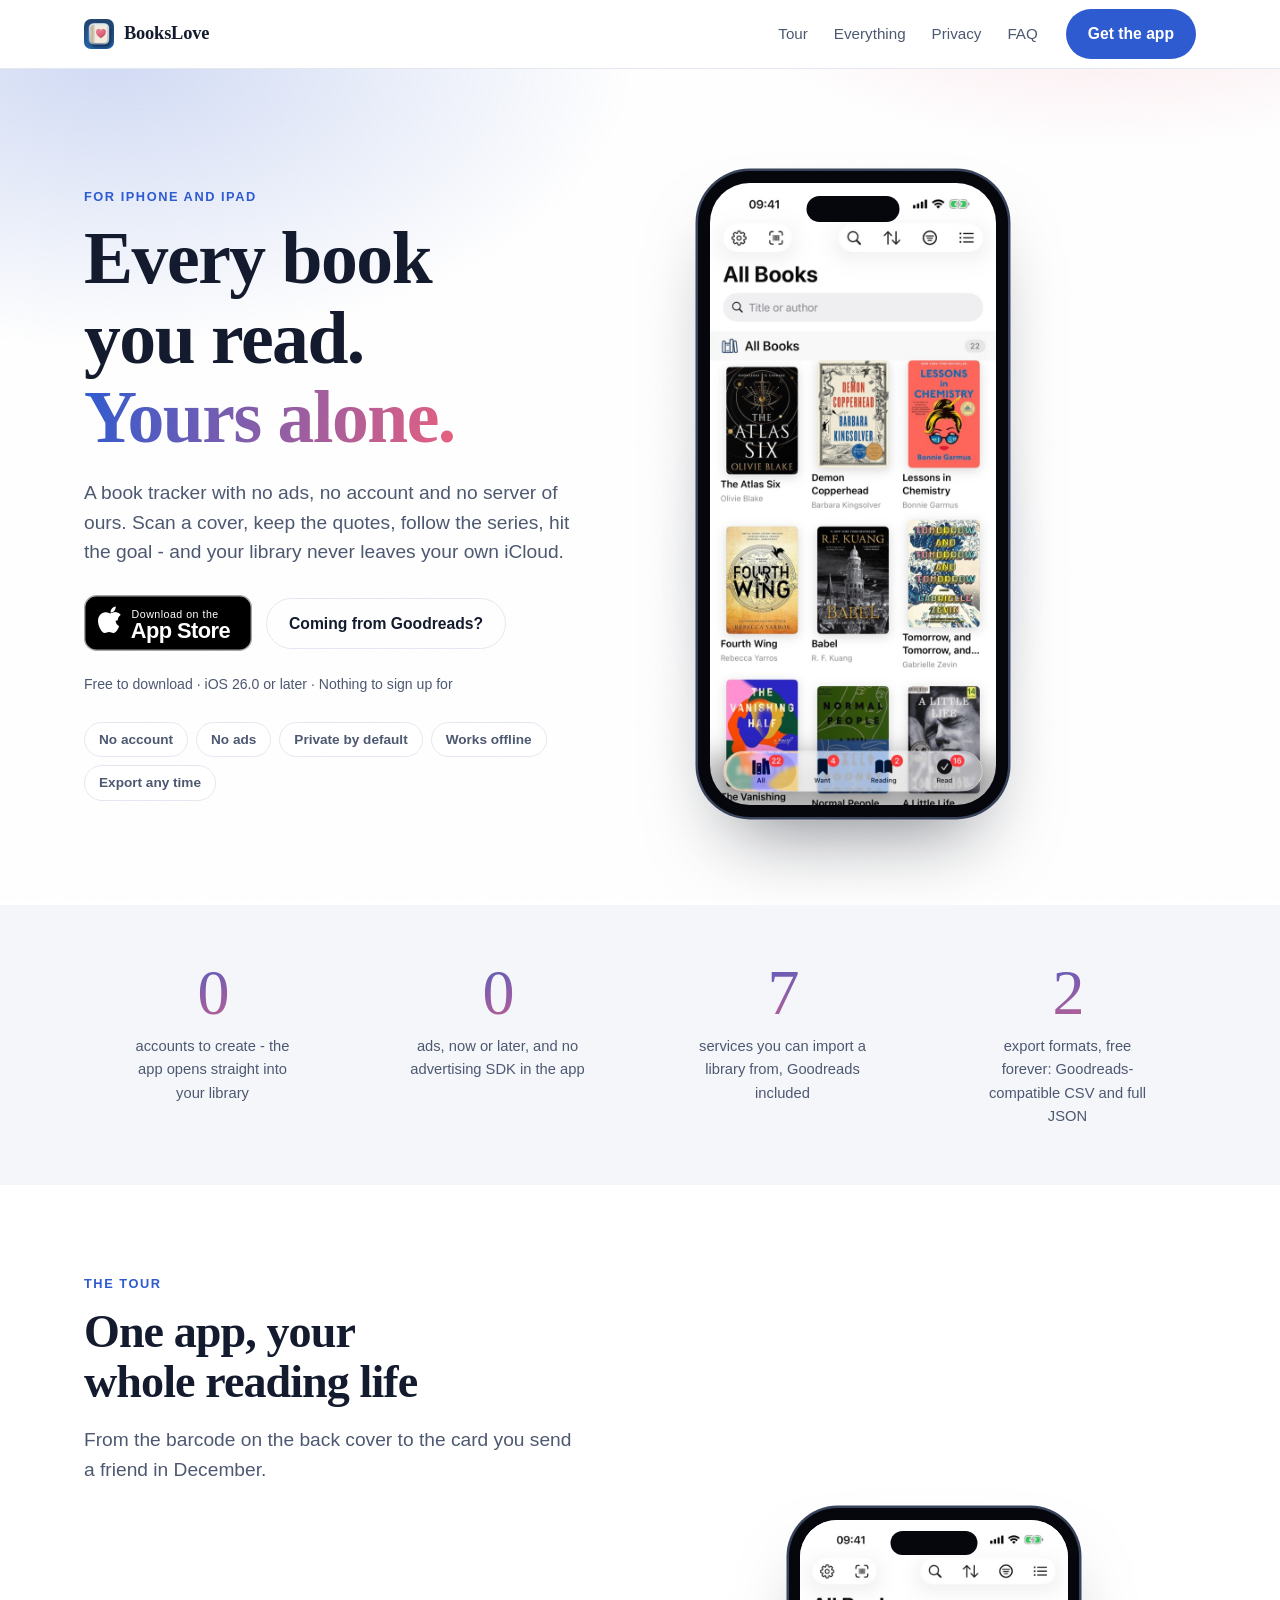
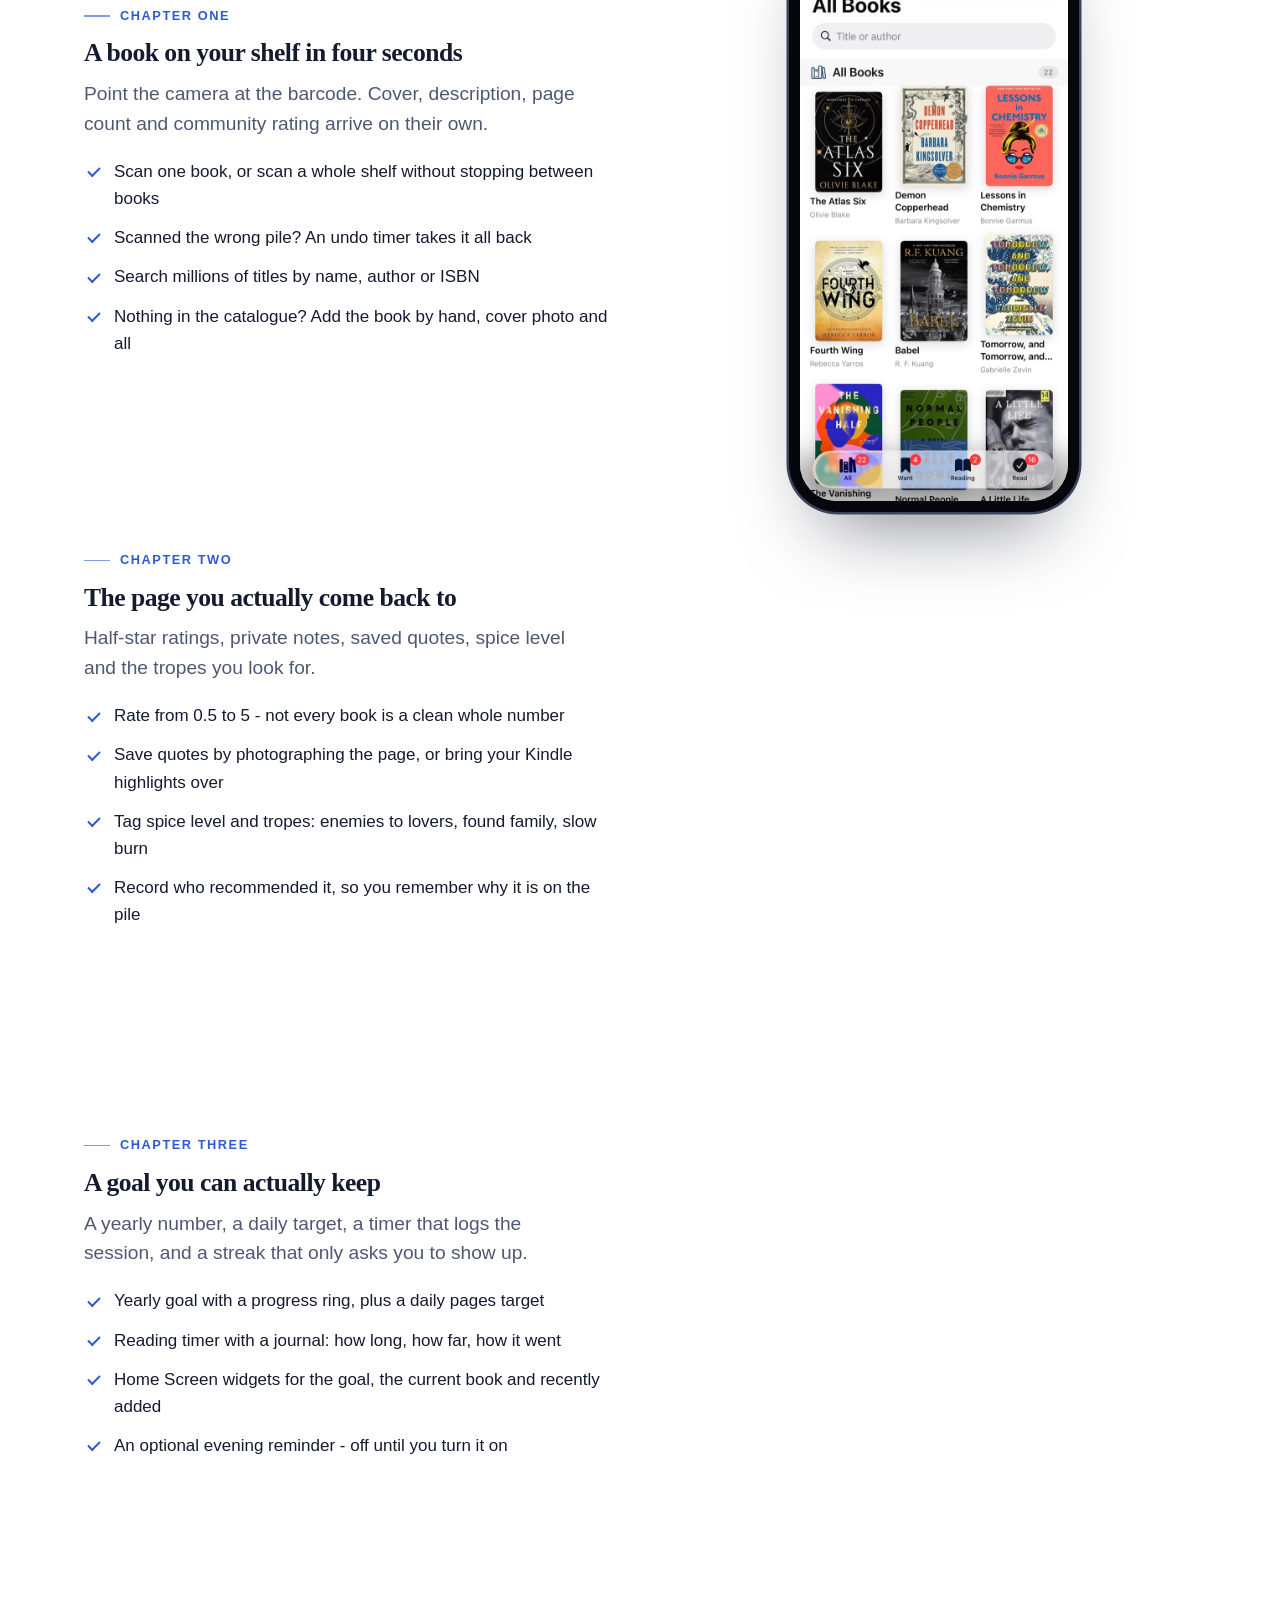
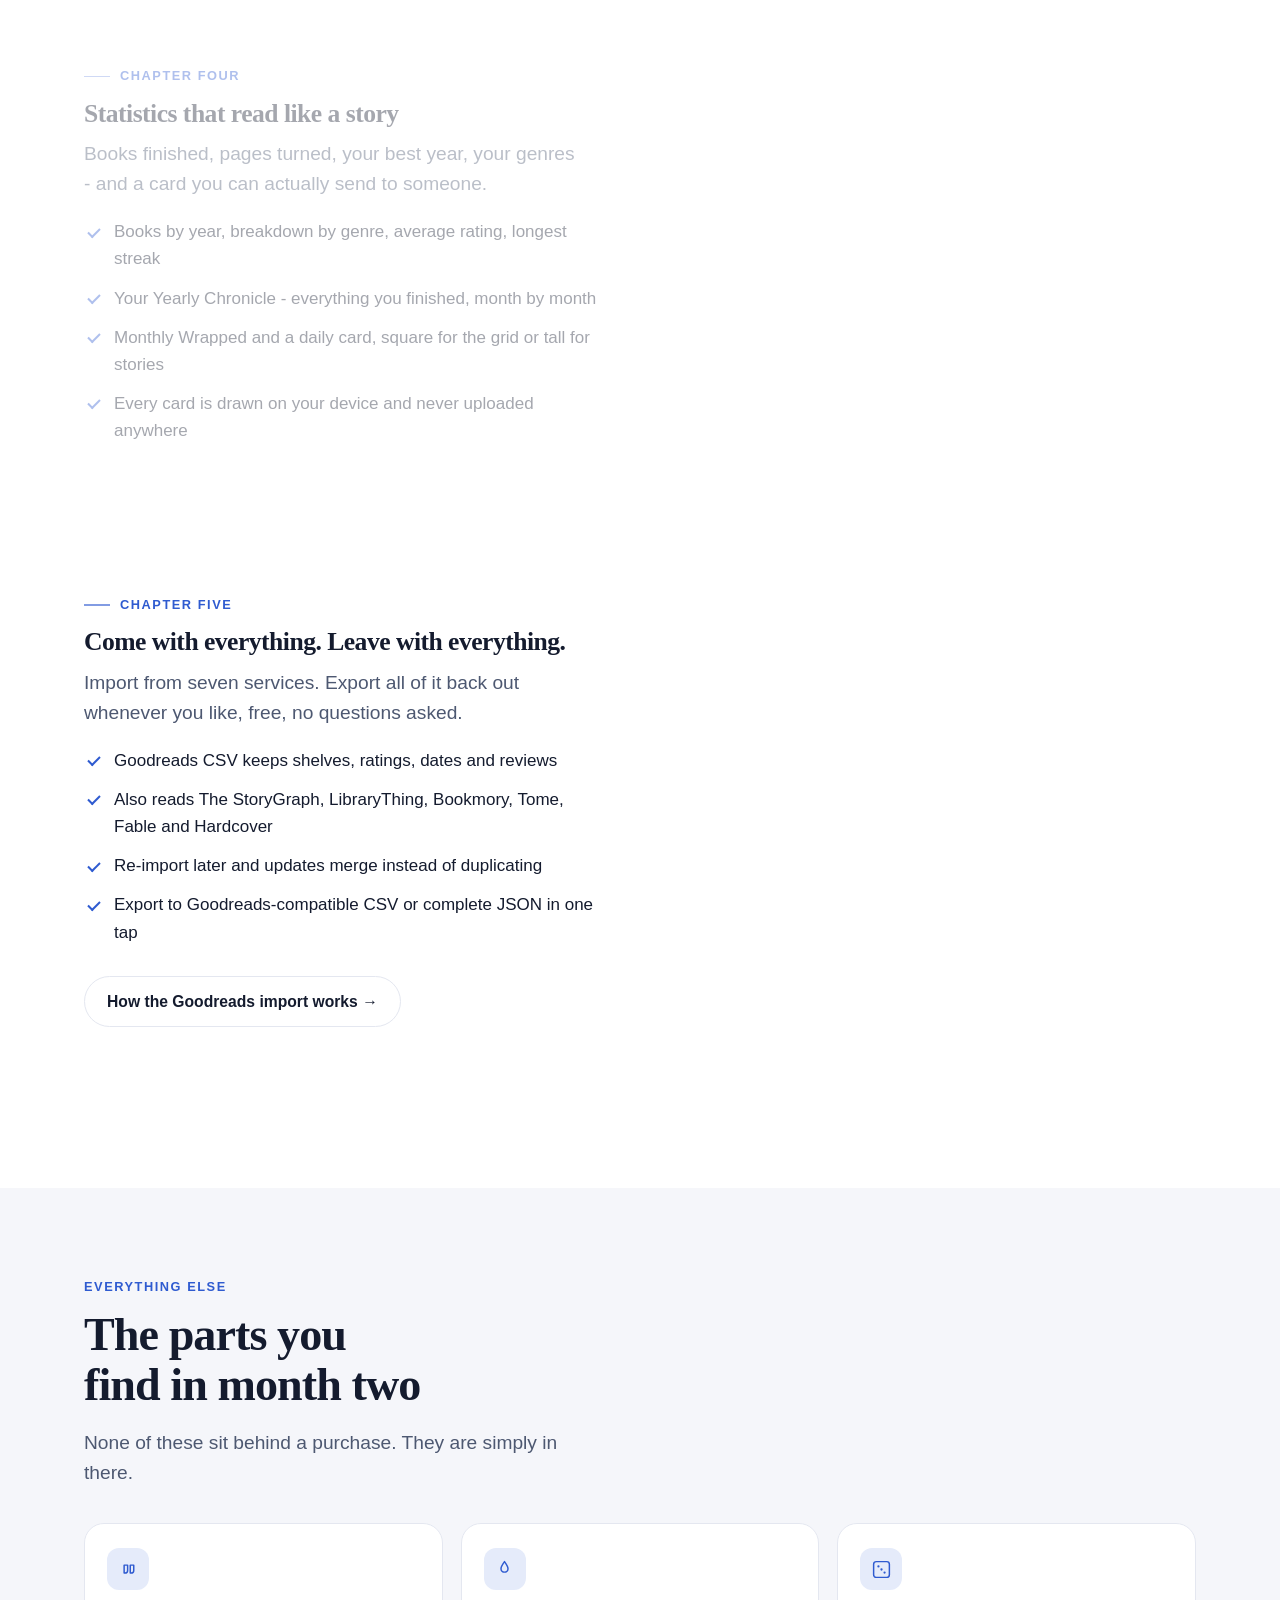
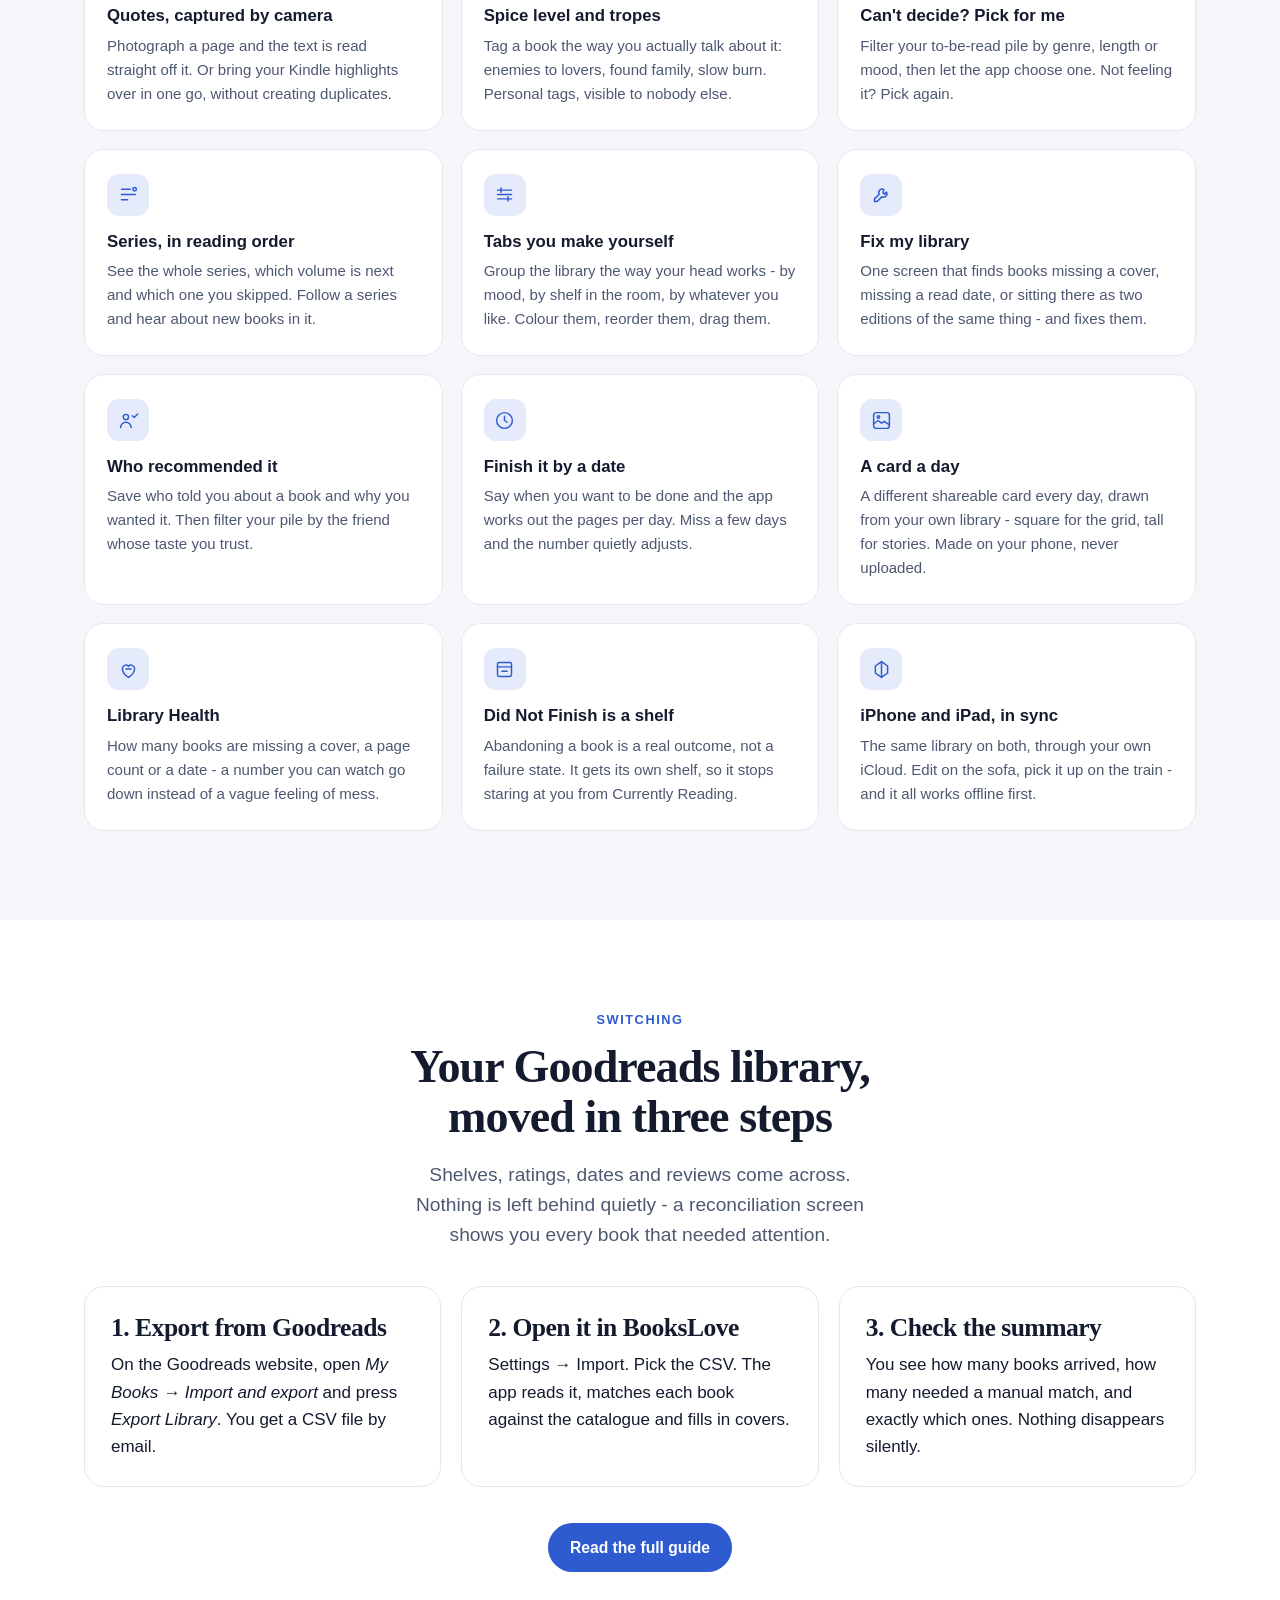
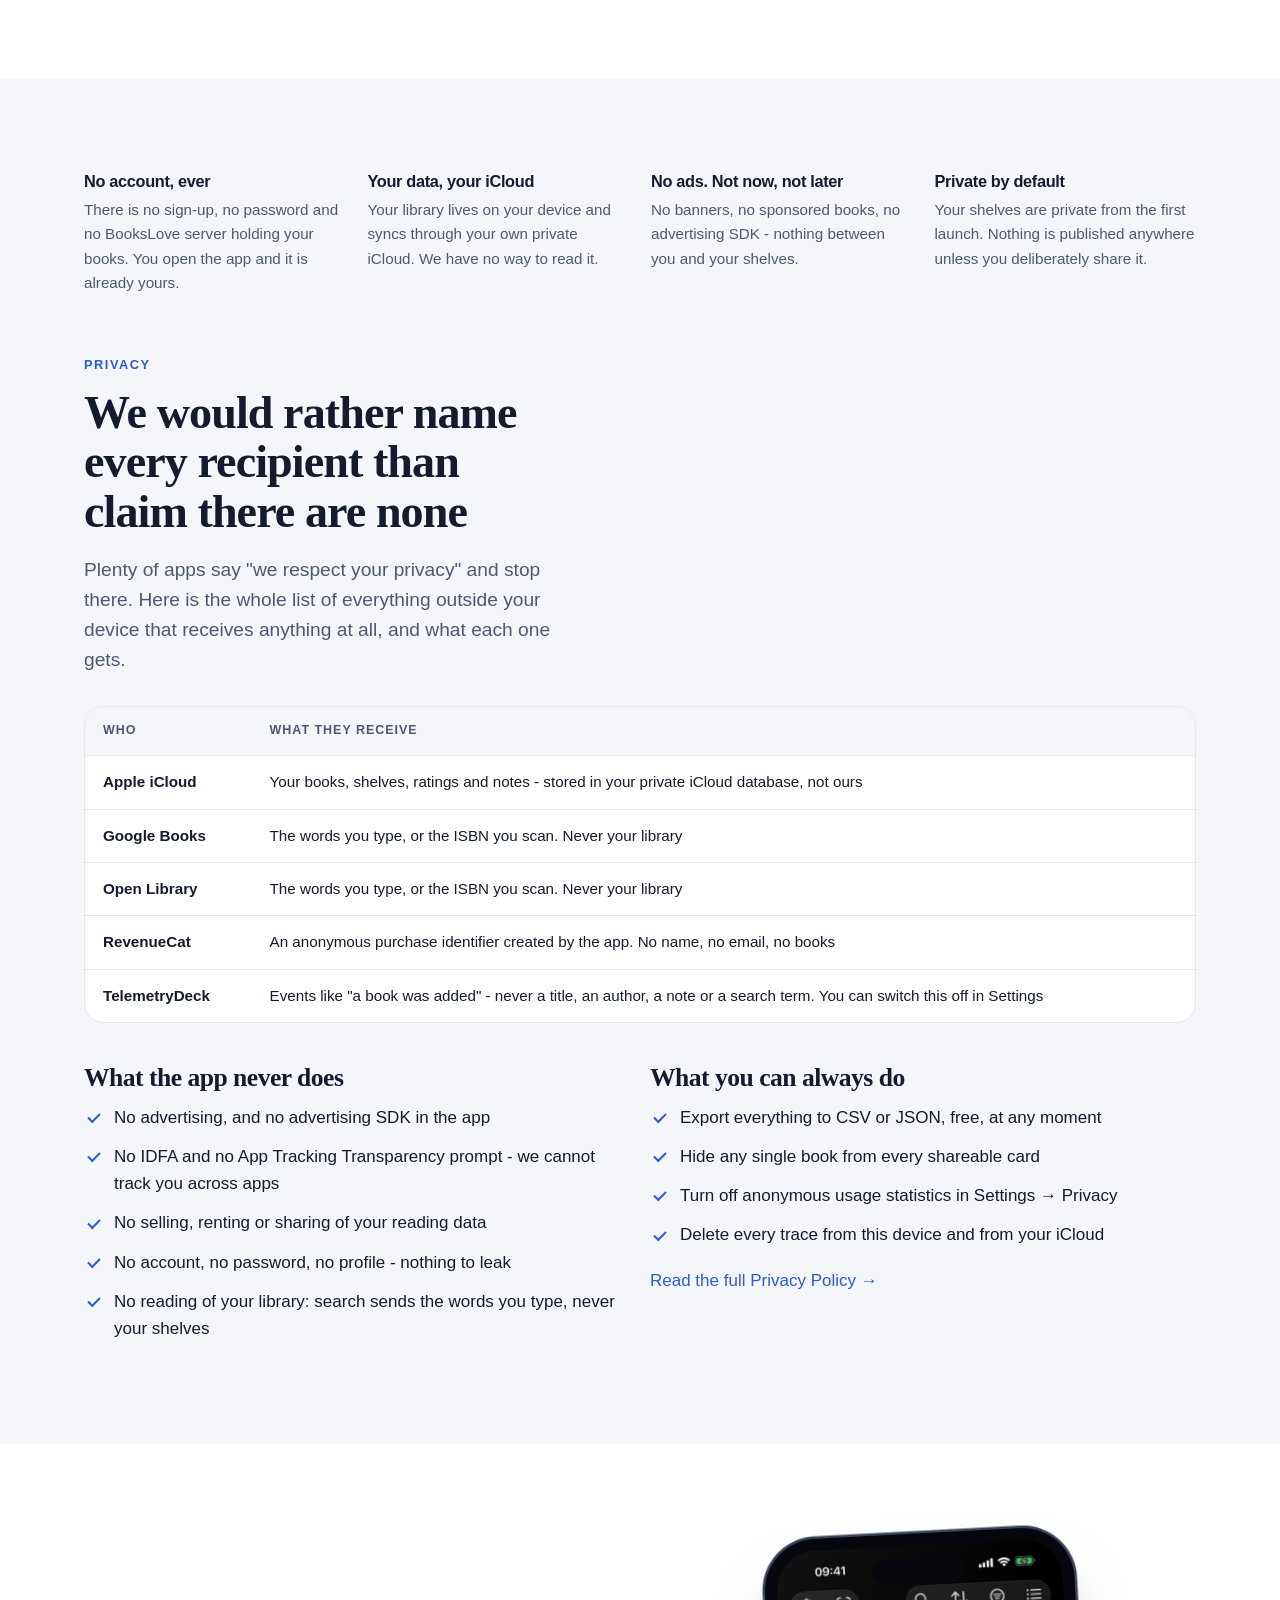
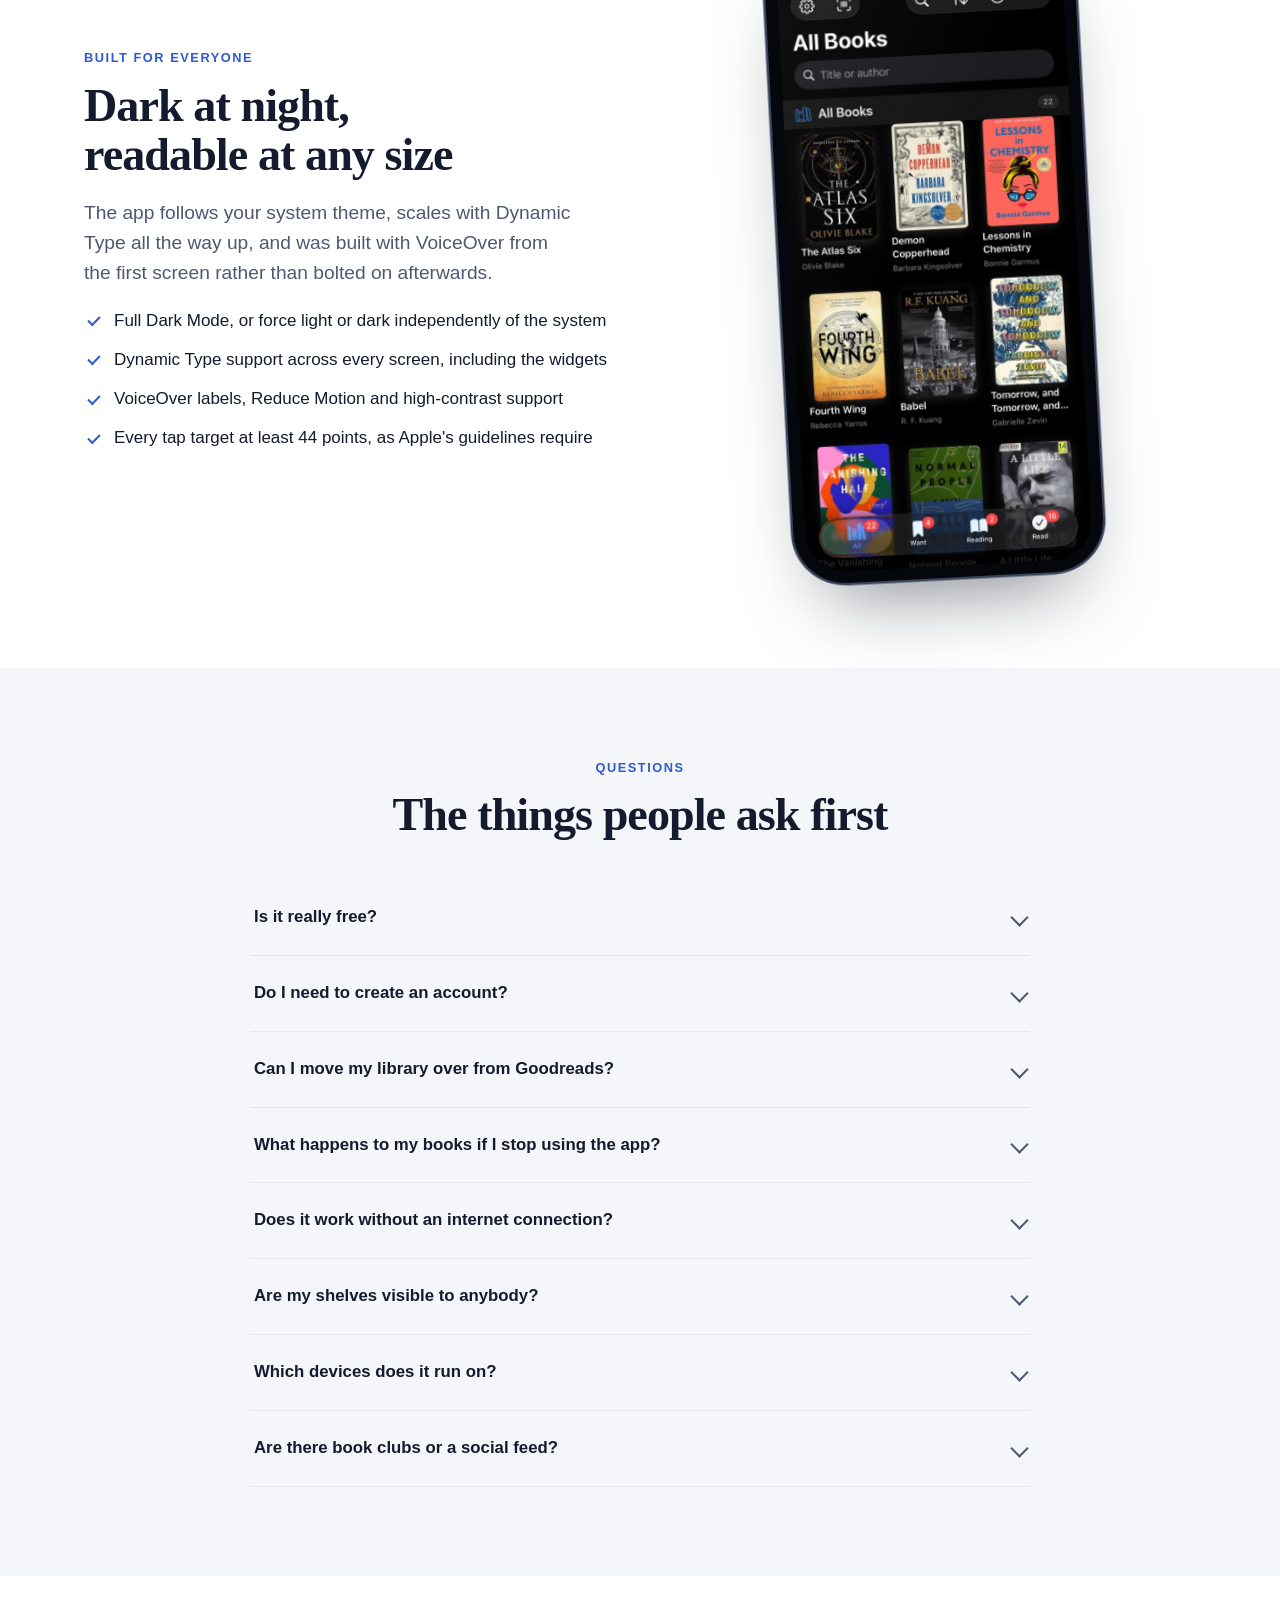
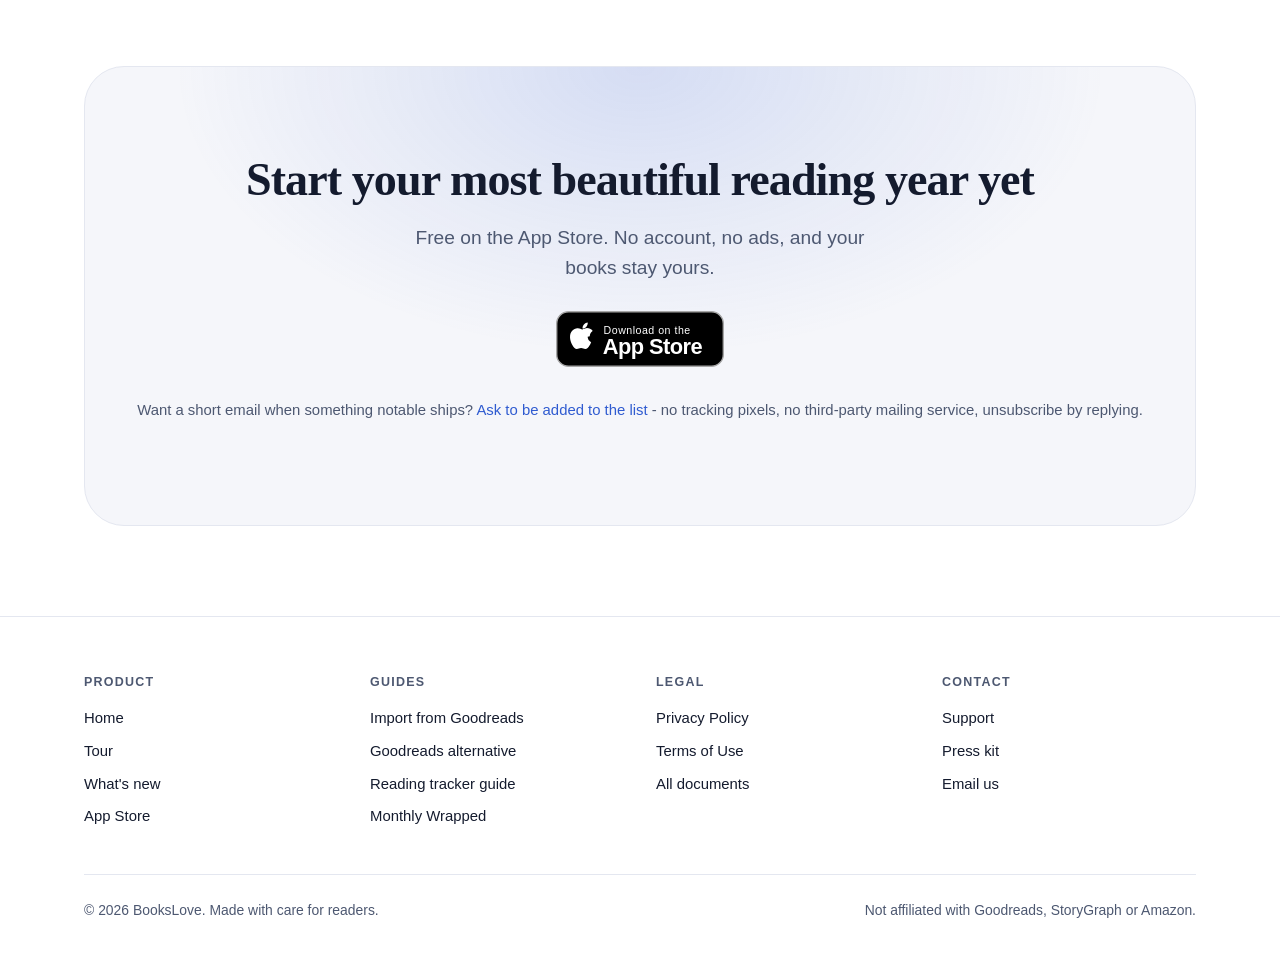
==== commit 91cc49d4: "fix: Minimum iOS 26.0 on every page, changelog rule for the next version (T-661) Three pages still s" ====
--- a/index.html
+++ b/index.html
@@ -78,7 +78,7 @@
     "@type": "SoftwareApplication",
     "name": "BooksLove",
     "applicationCategory": "LifestyleApplication",
-    "operatingSystem": "iOS 17.6 or later",
+    "operatingSystem": "iOS 26.0 or later",
     "url": "https://volynetsvitalii.github.io/booklove-legal/",
     "downloadUrl": "https://apps.apple.com/app/id6761546582",
     "image": "https://volynetsvitalii.github.io/booklove-legal/assets/og.png",
@@ -148,7 +148,7 @@
         </div>
 
         <p class="hero__note">
-          Free to download · iOS 17.6 or later · Nothing to sign up for
+          Free to download · iOS 26.0 or later · Nothing to sign up for
         </p>
 
         <ul class="pills" style="margin-top: 26px;">
@@ -706,7 +706,7 @@
       <details>
         <summary>Which devices does it run on?</summary>
         <div class="faq__a">
-          <p>iPhone and iPad running iOS or iPadOS 17.6 and later. The same
+          <p>iPhone and iPad running iOS or iPadOS 26.0 or later. The same
           library appears on both through iCloud, and there are Home Screen
           widgets for the reading goal, the book you're on and recently added
           books.</p>
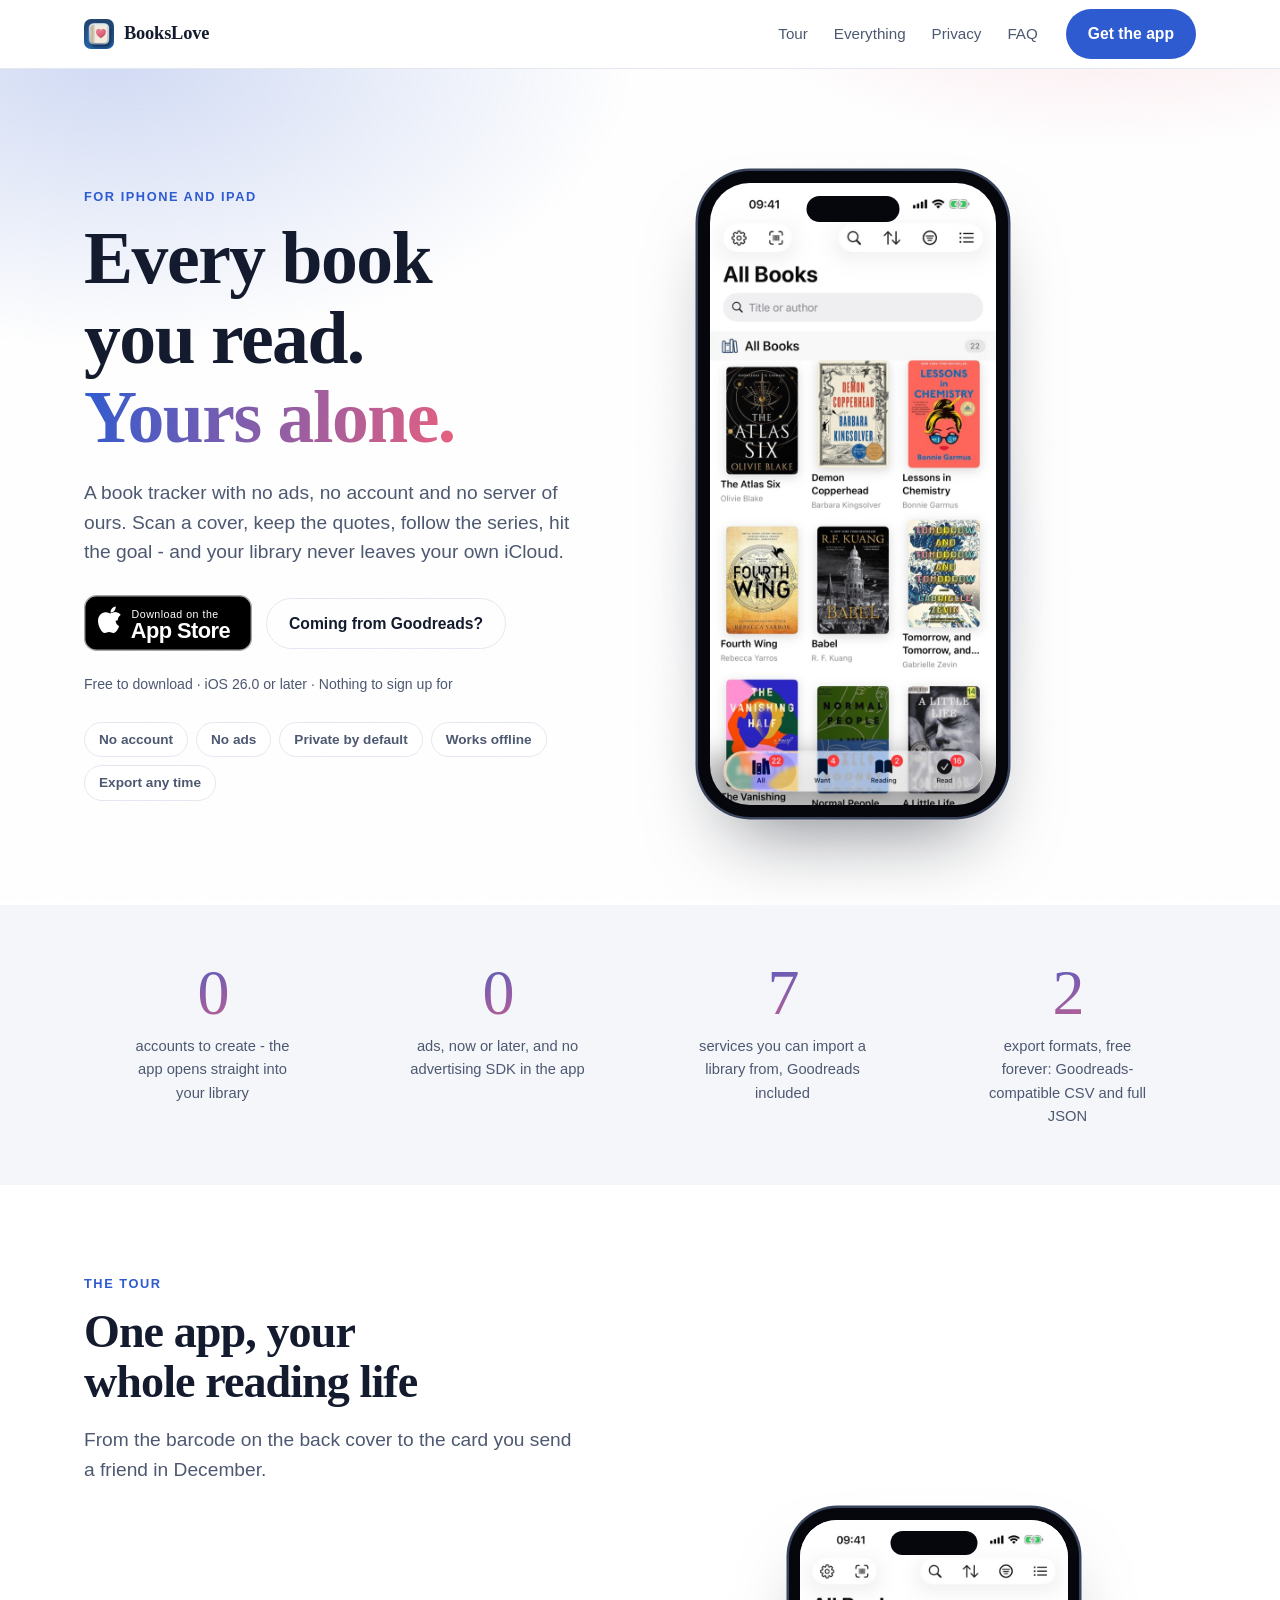
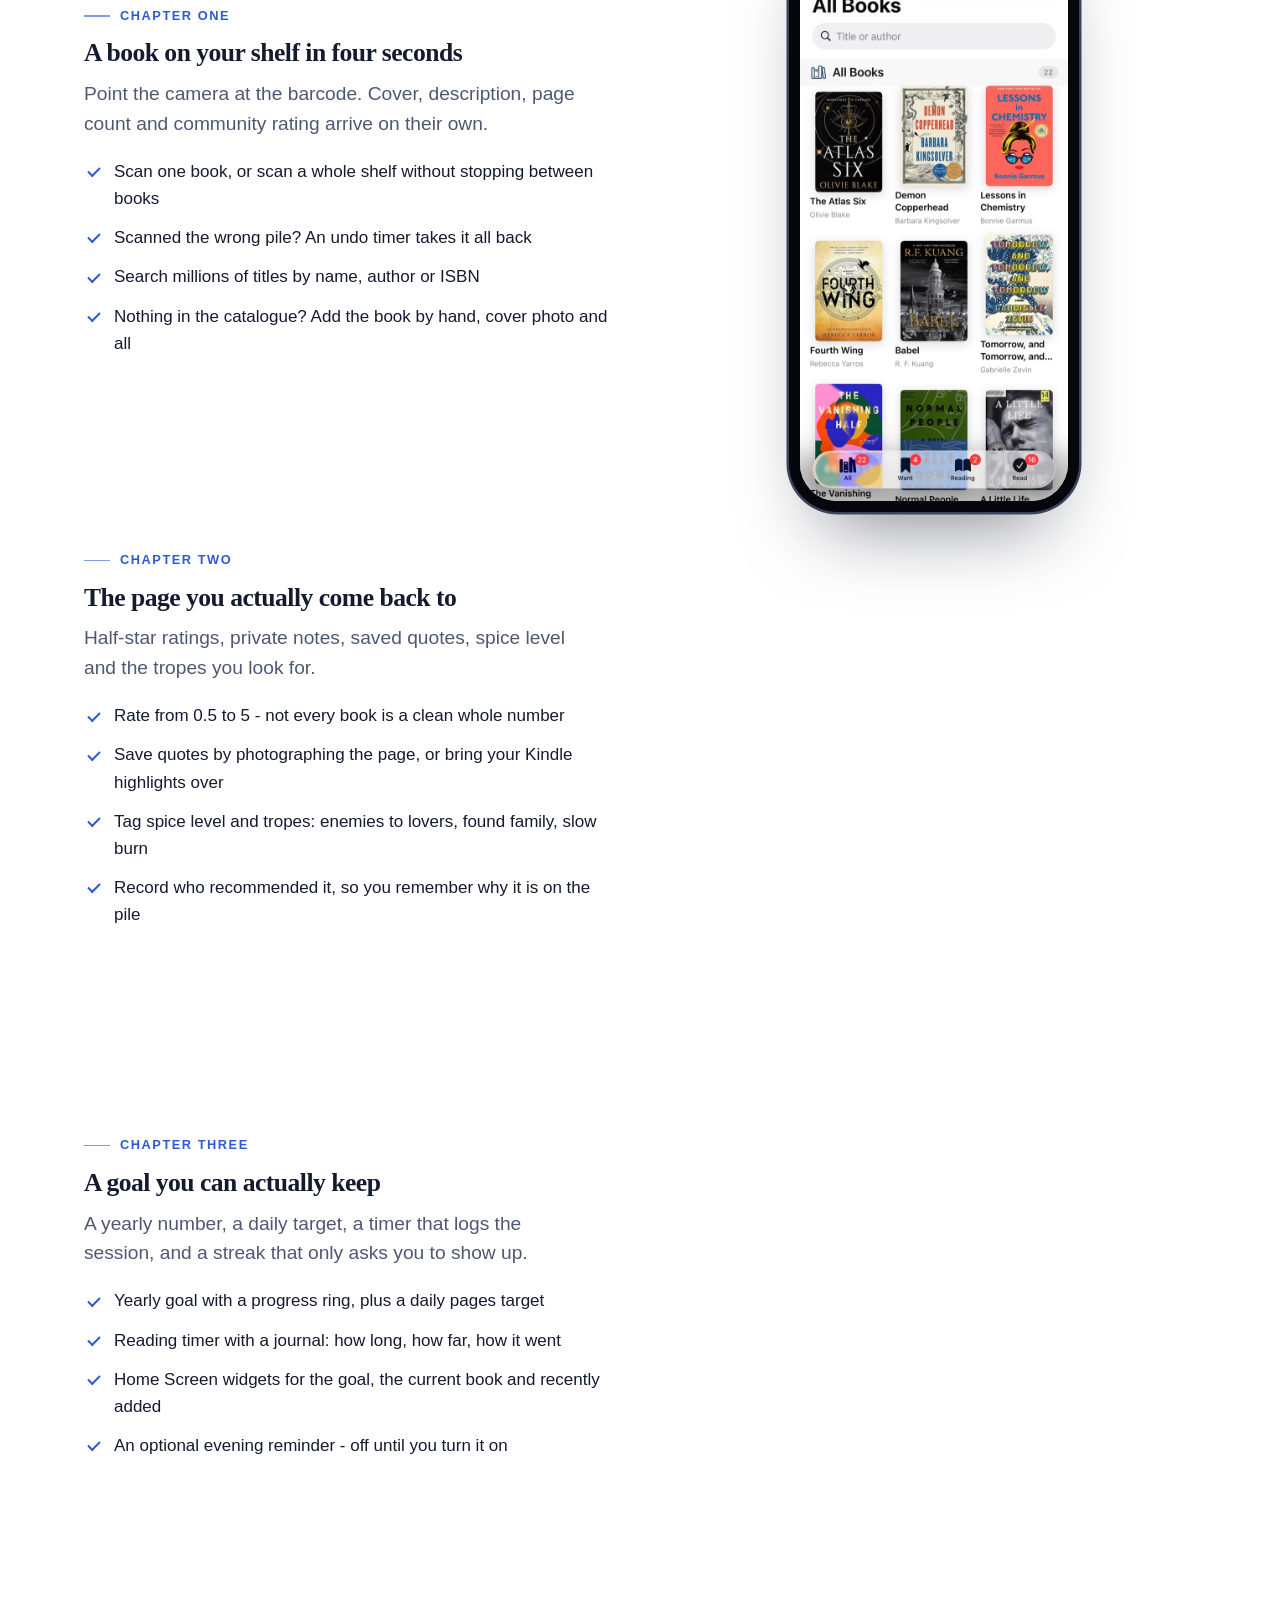
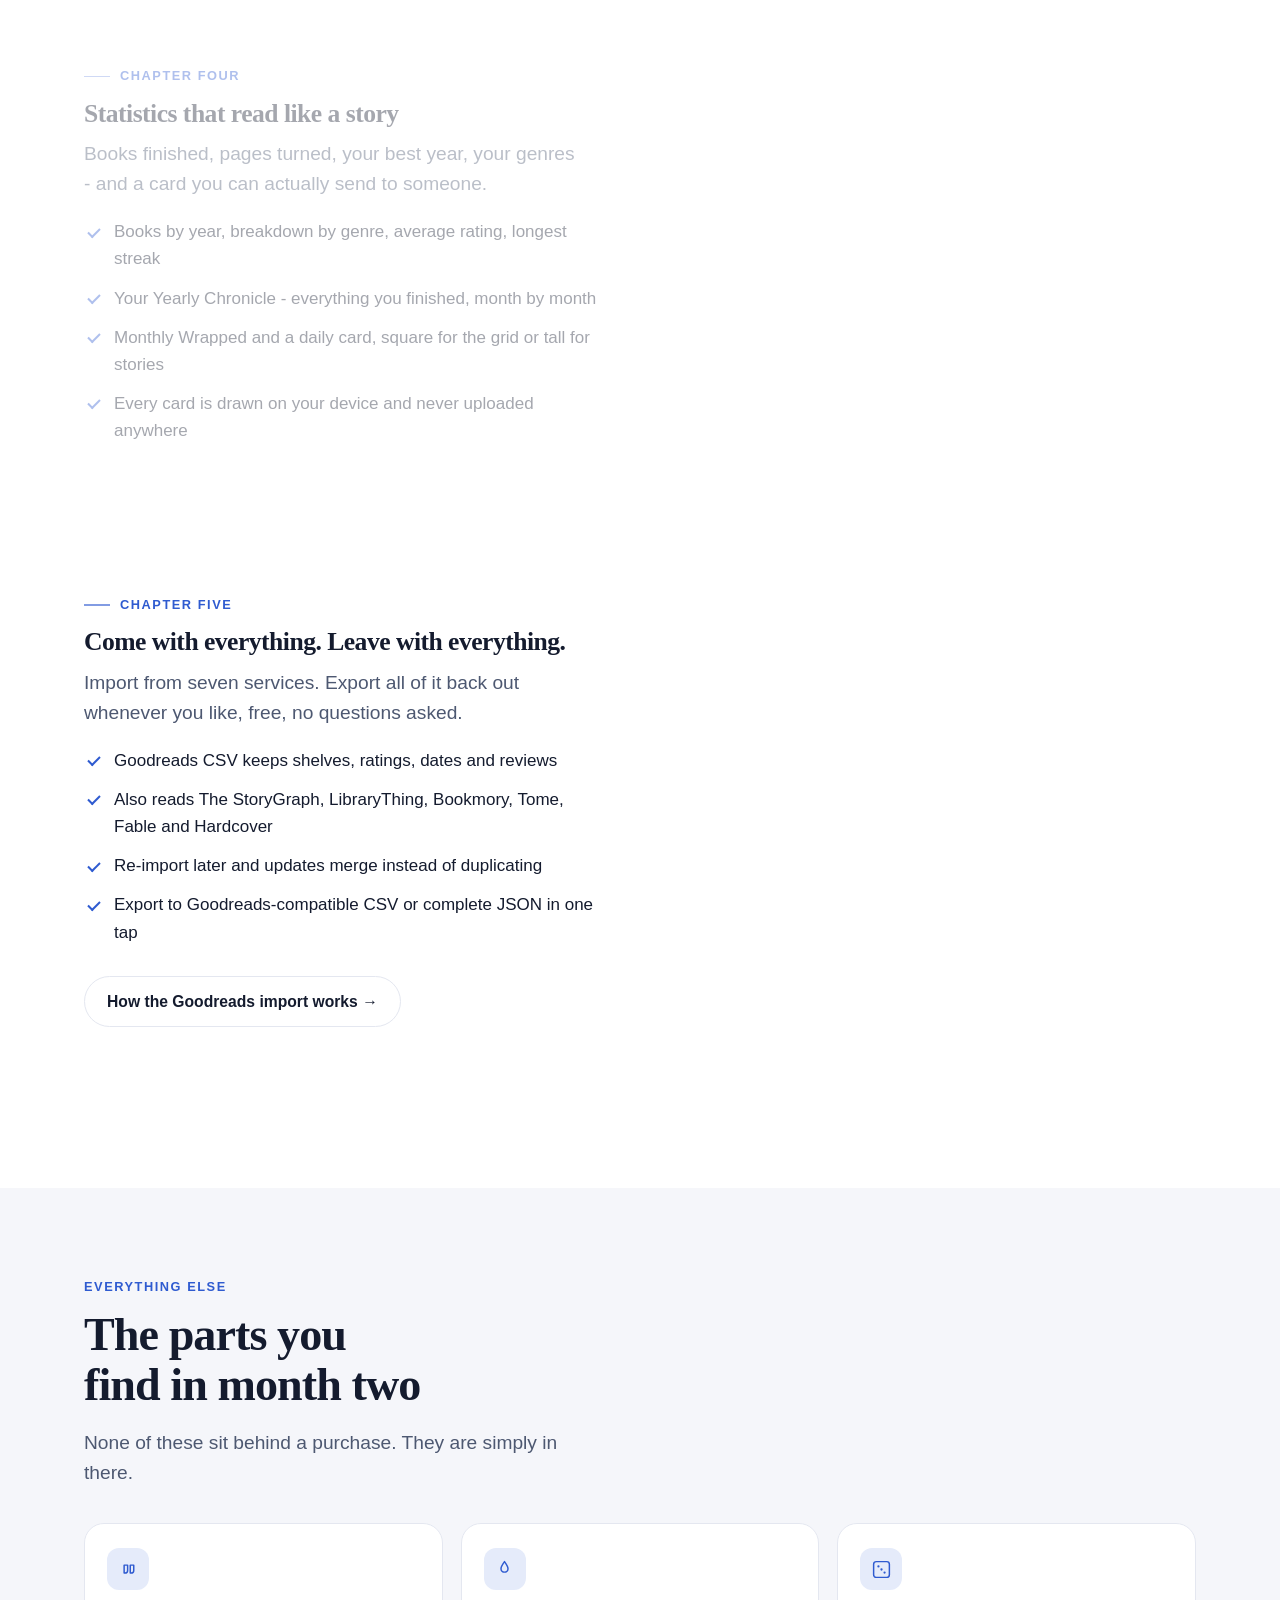
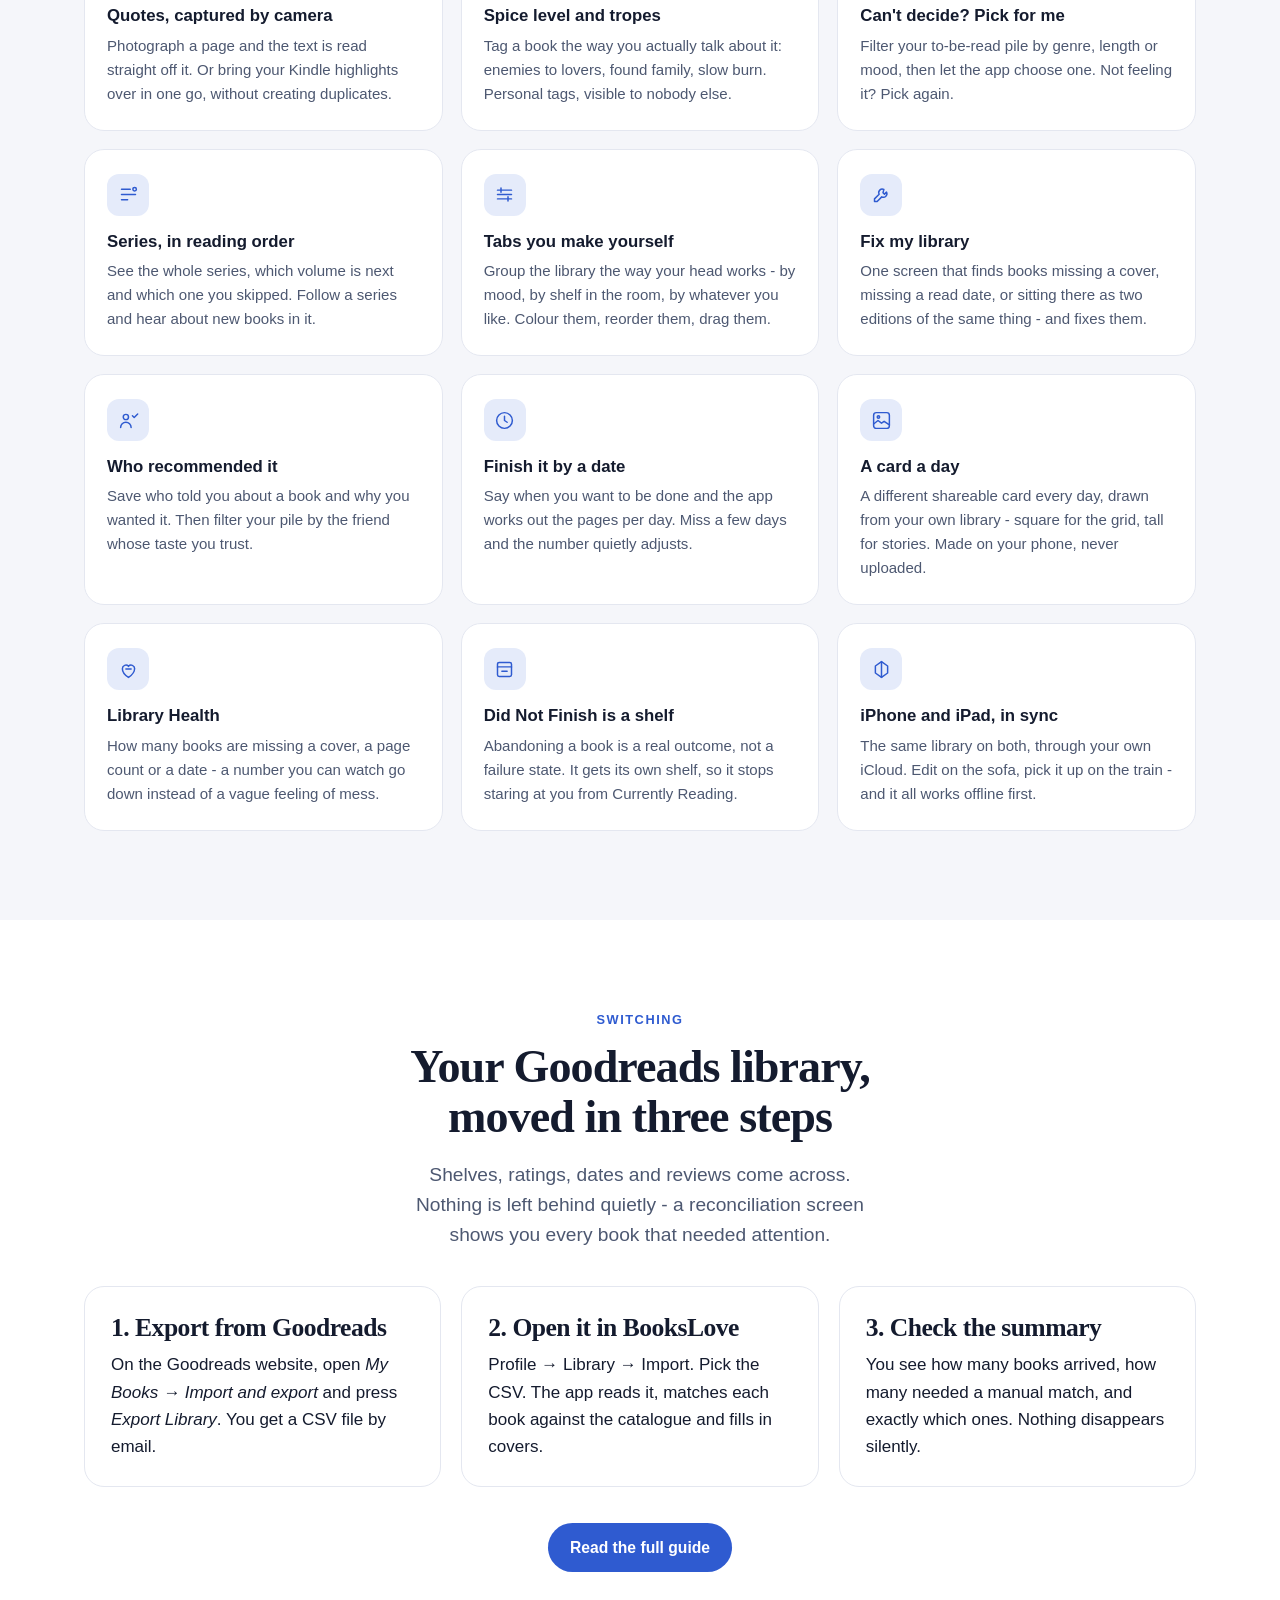
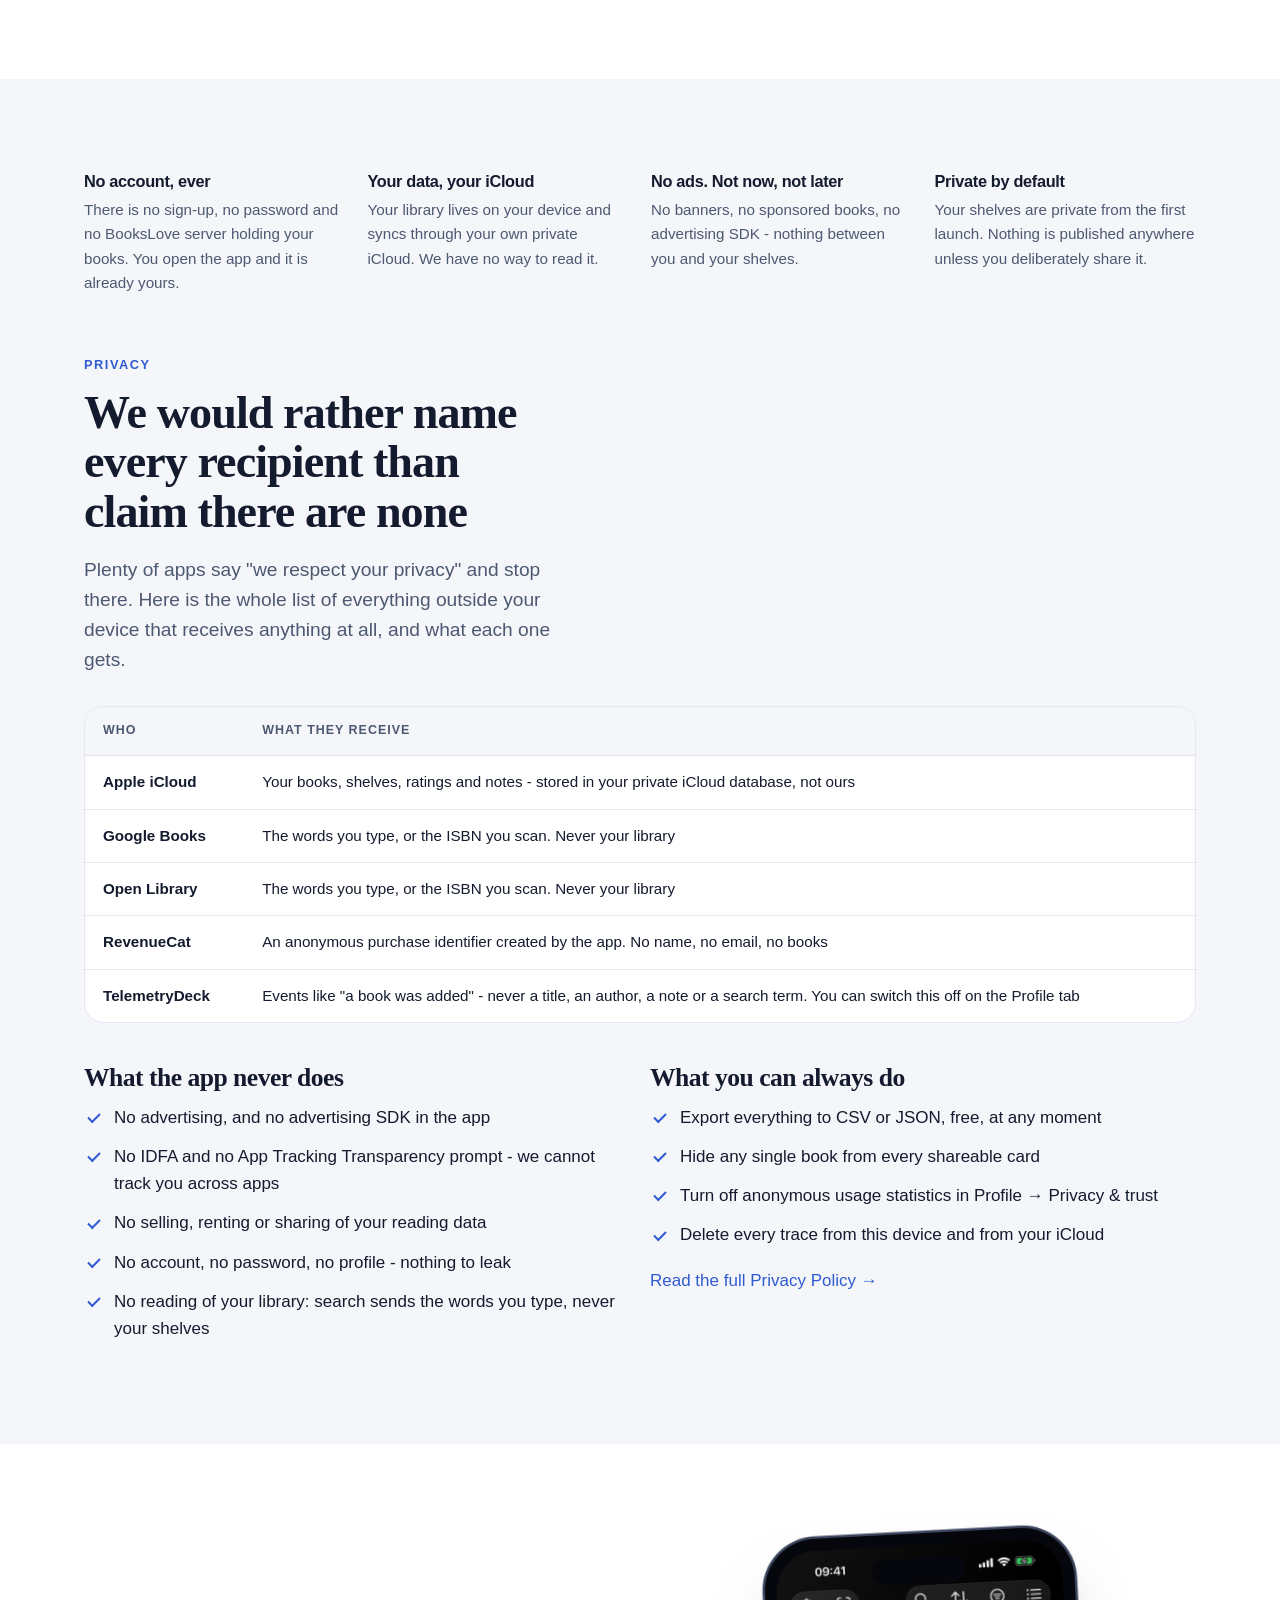
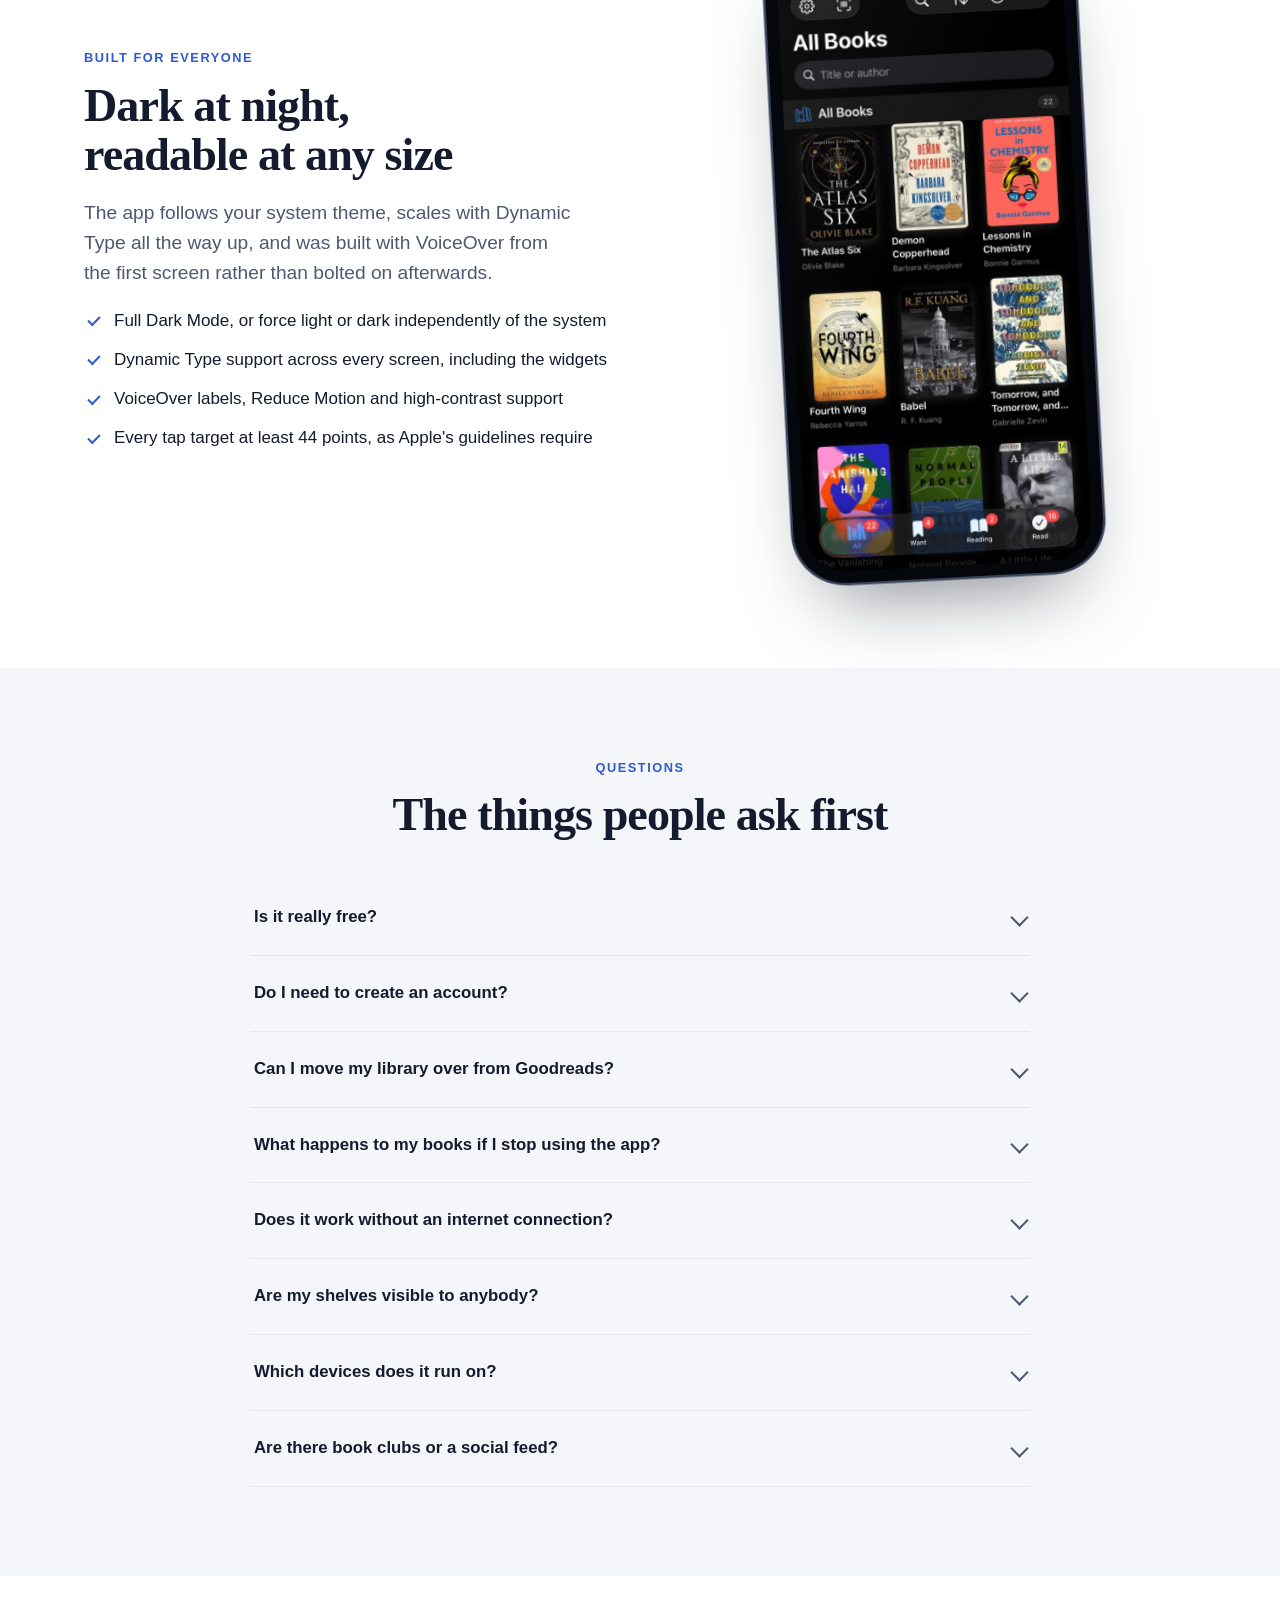
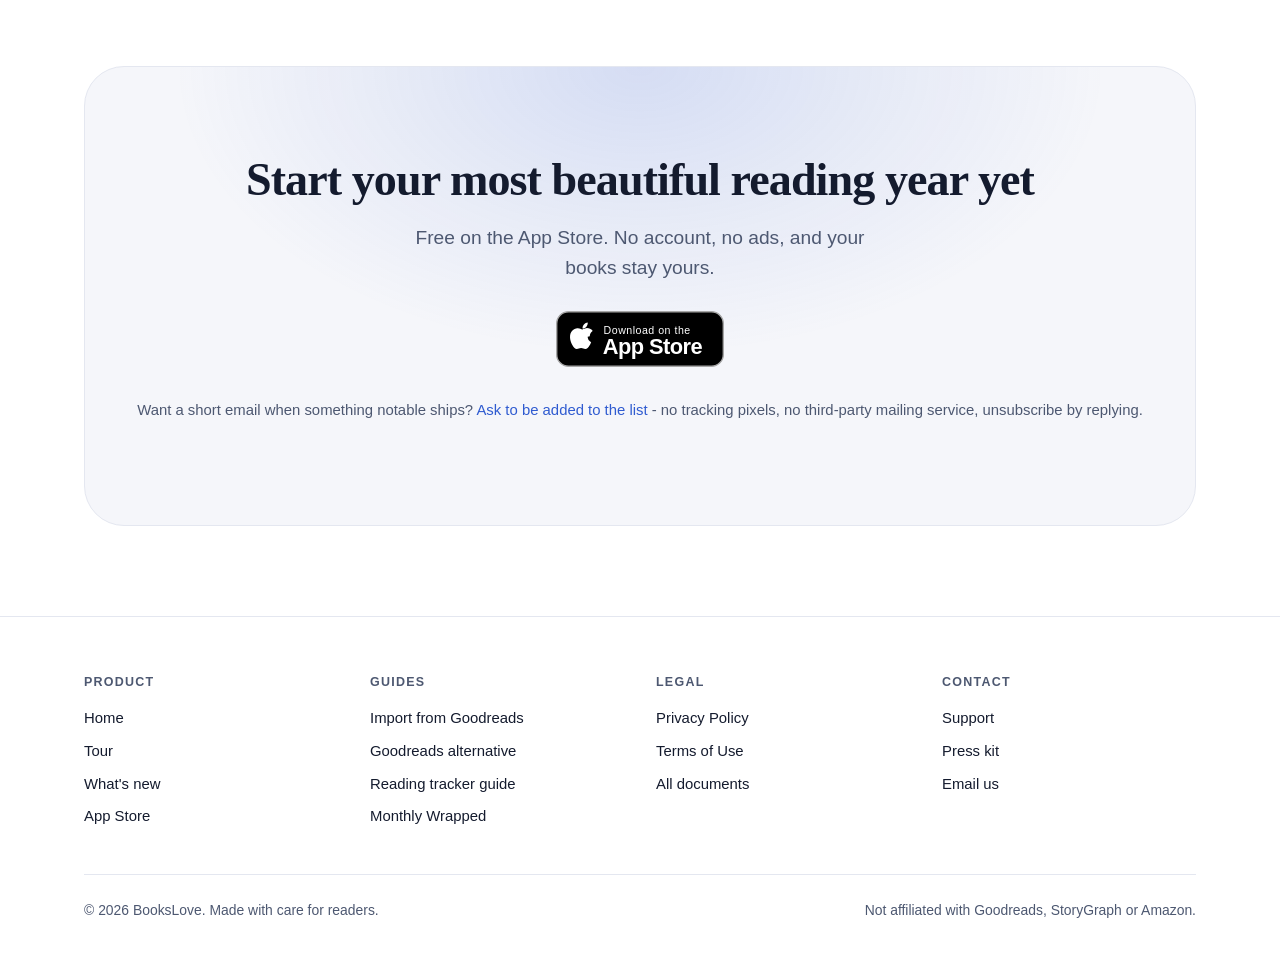
==== commit c3a6baeb: "fix: Point in-app paths at the Profile tab instead of the 1.x Settings screen (T-701) Paths inside t" ====
--- a/index.html
+++ b/index.html
@@ -496,12 +496,12 @@
     <div class="grid-3">
       <div class="card reveal">
         <h3>1. Export from Goodreads</h3>
-        <p>On the Goodreads website, open <em>My Books → Import and export</em>
+        <p>On the Goodreads website, open <em class="ext-path">My Books → Import and export</em>
         and press <em>Export Library</em>. You get a CSV file by email.</p>
       </div>
       <div class="card reveal reveal--d1">
         <h3>2. Open it in BooksLove</h3>
-        <p>Settings → Import. Pick the CSV. The app reads it, matches each book
+        <p><span class="app-path">Profile → Library → Import</span>. Pick the CSV. The app reads it, matches each book
         against the catalogue and fills in covers.</p>
       </div>
       <div class="card reveal reveal--d2">
@@ -564,7 +564,7 @@
           <tr><th scope="row">Google Books</th><td>The words you type, or the ISBN you scan. Never your library</td></tr>
           <tr><th scope="row">Open Library</th><td>The words you type, or the ISBN you scan. Never your library</td></tr>
           <tr><th scope="row">RevenueCat</th><td>An anonymous purchase identifier created by the app. No name, no email, no books</td></tr>
-          <tr><th scope="row">TelemetryDeck</th><td>Events like "a book was added" - never a title, an author, a note or a search term. You can switch this off in Settings</td></tr>
+          <tr><th scope="row">TelemetryDeck</th><td>Events like "a book was added" - never a title, an author, a note or a search term. You can switch this off on the Profile tab</td></tr>
         </tbody>
       </table>
     </div>
@@ -585,7 +585,7 @@
         <ul class="ticks">
           <li>Export everything to CSV or JSON, free, at any moment</li>
           <li>Hide any single book from every shareable card</li>
-          <li>Turn off anonymous usage statistics in Settings → Privacy</li>
+          <li>Turn off anonymous usage statistics in <span class="app-path">Profile → Privacy &amp; trust</span></li>
           <li>Delete every trace from this device and from your iCloud</li>
         </ul>
         <p style="margin-top: 18px;">
